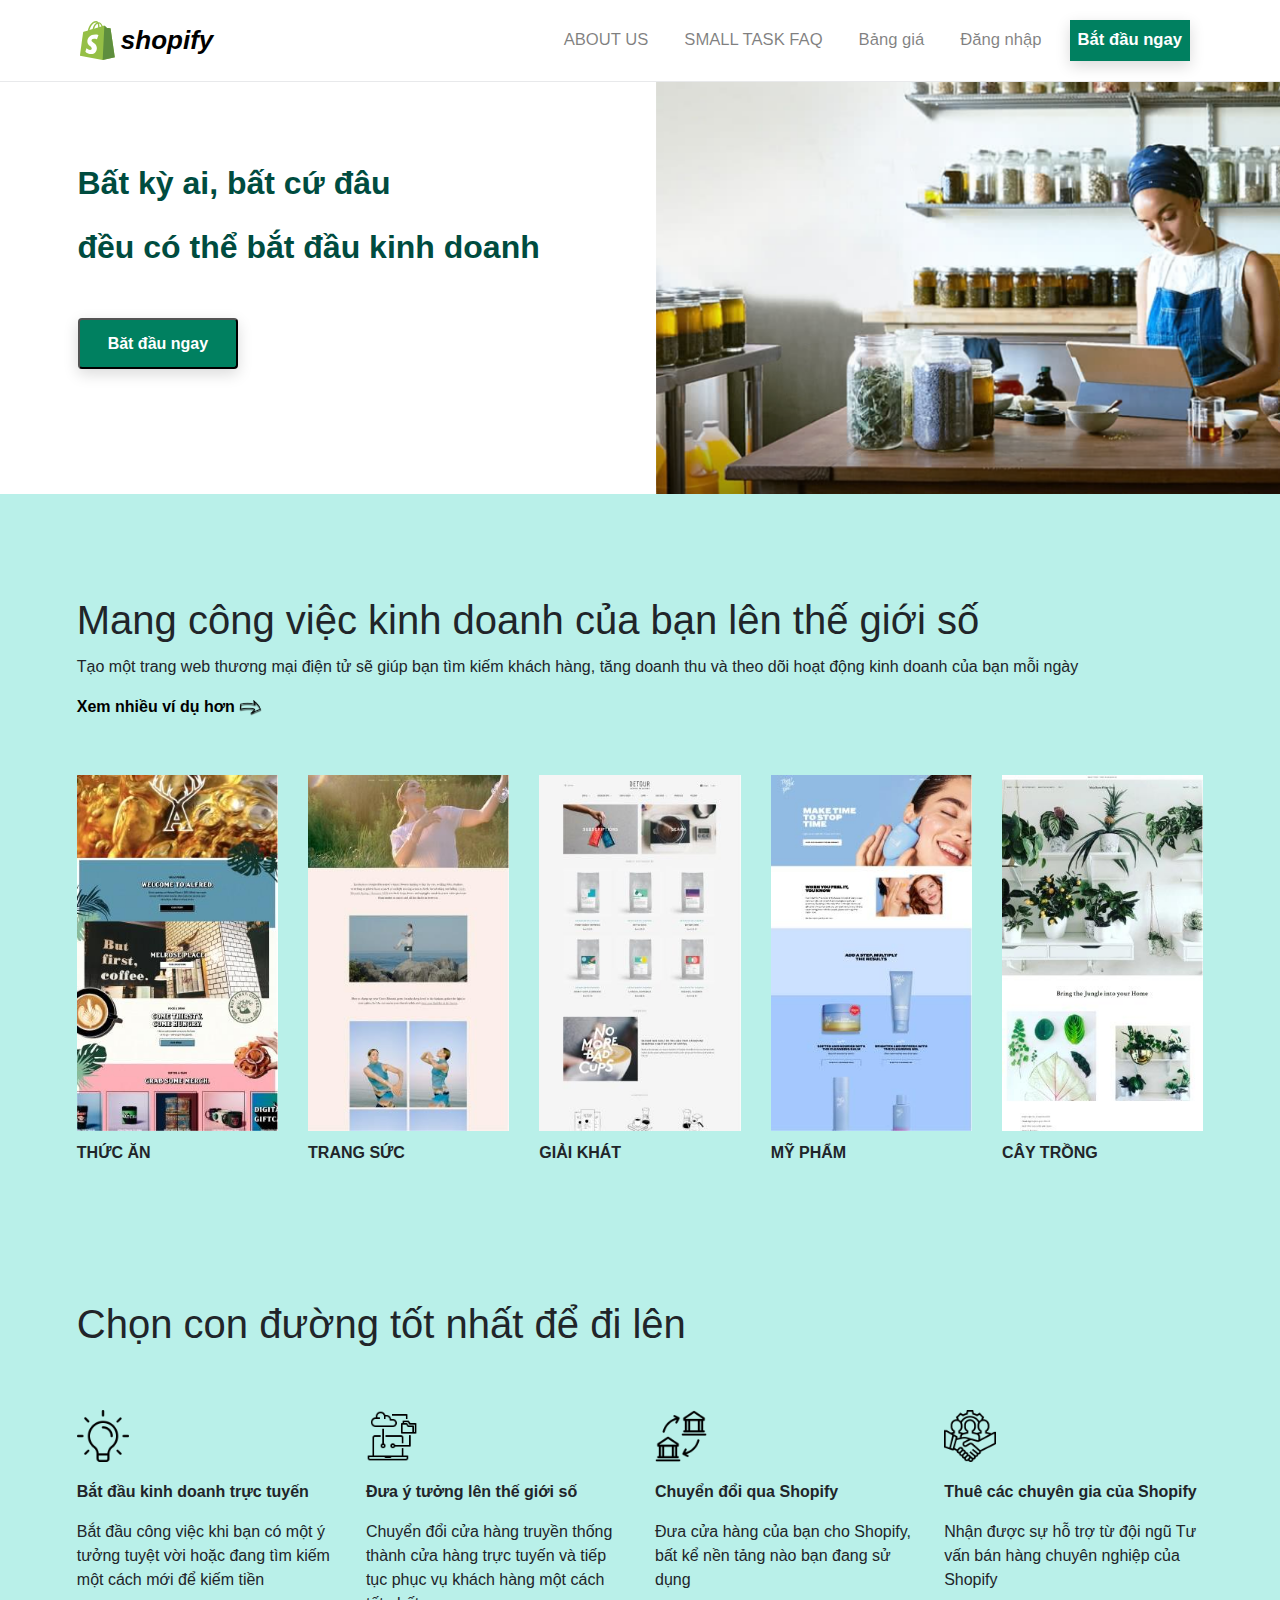
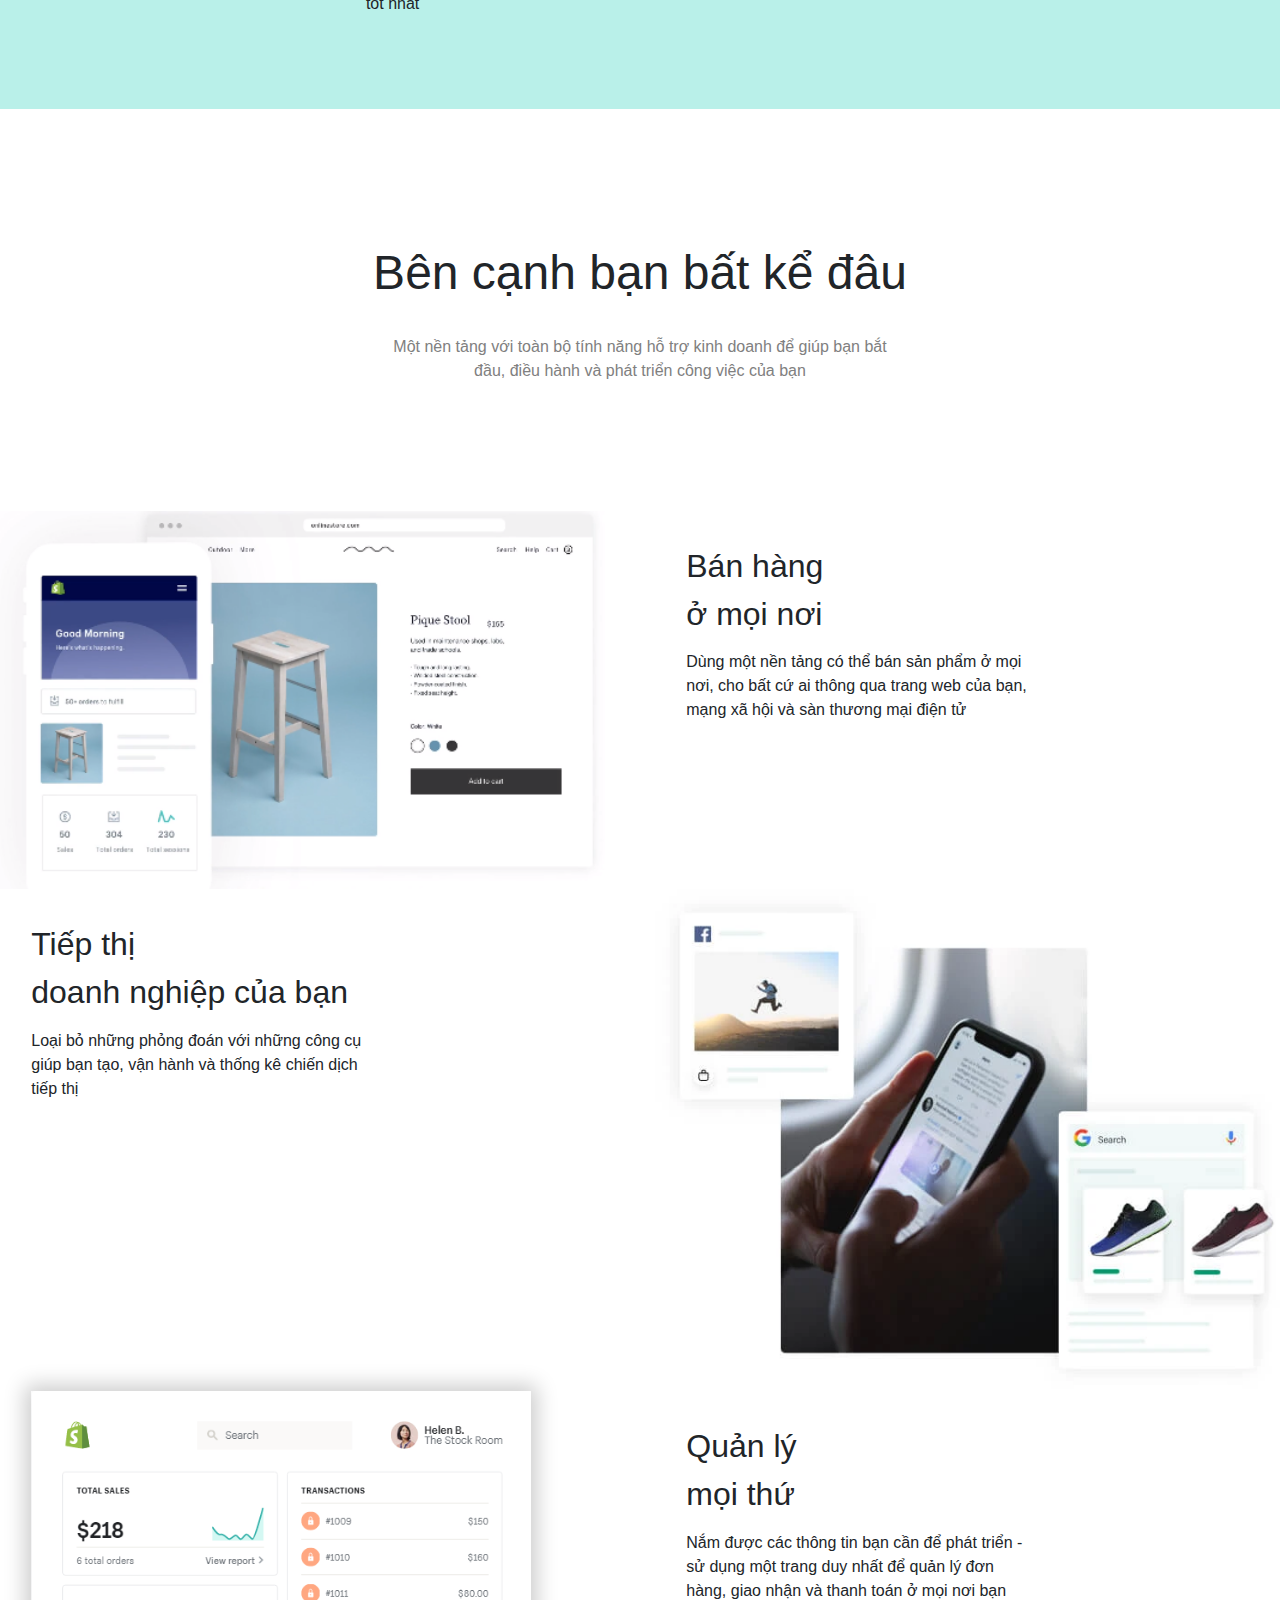
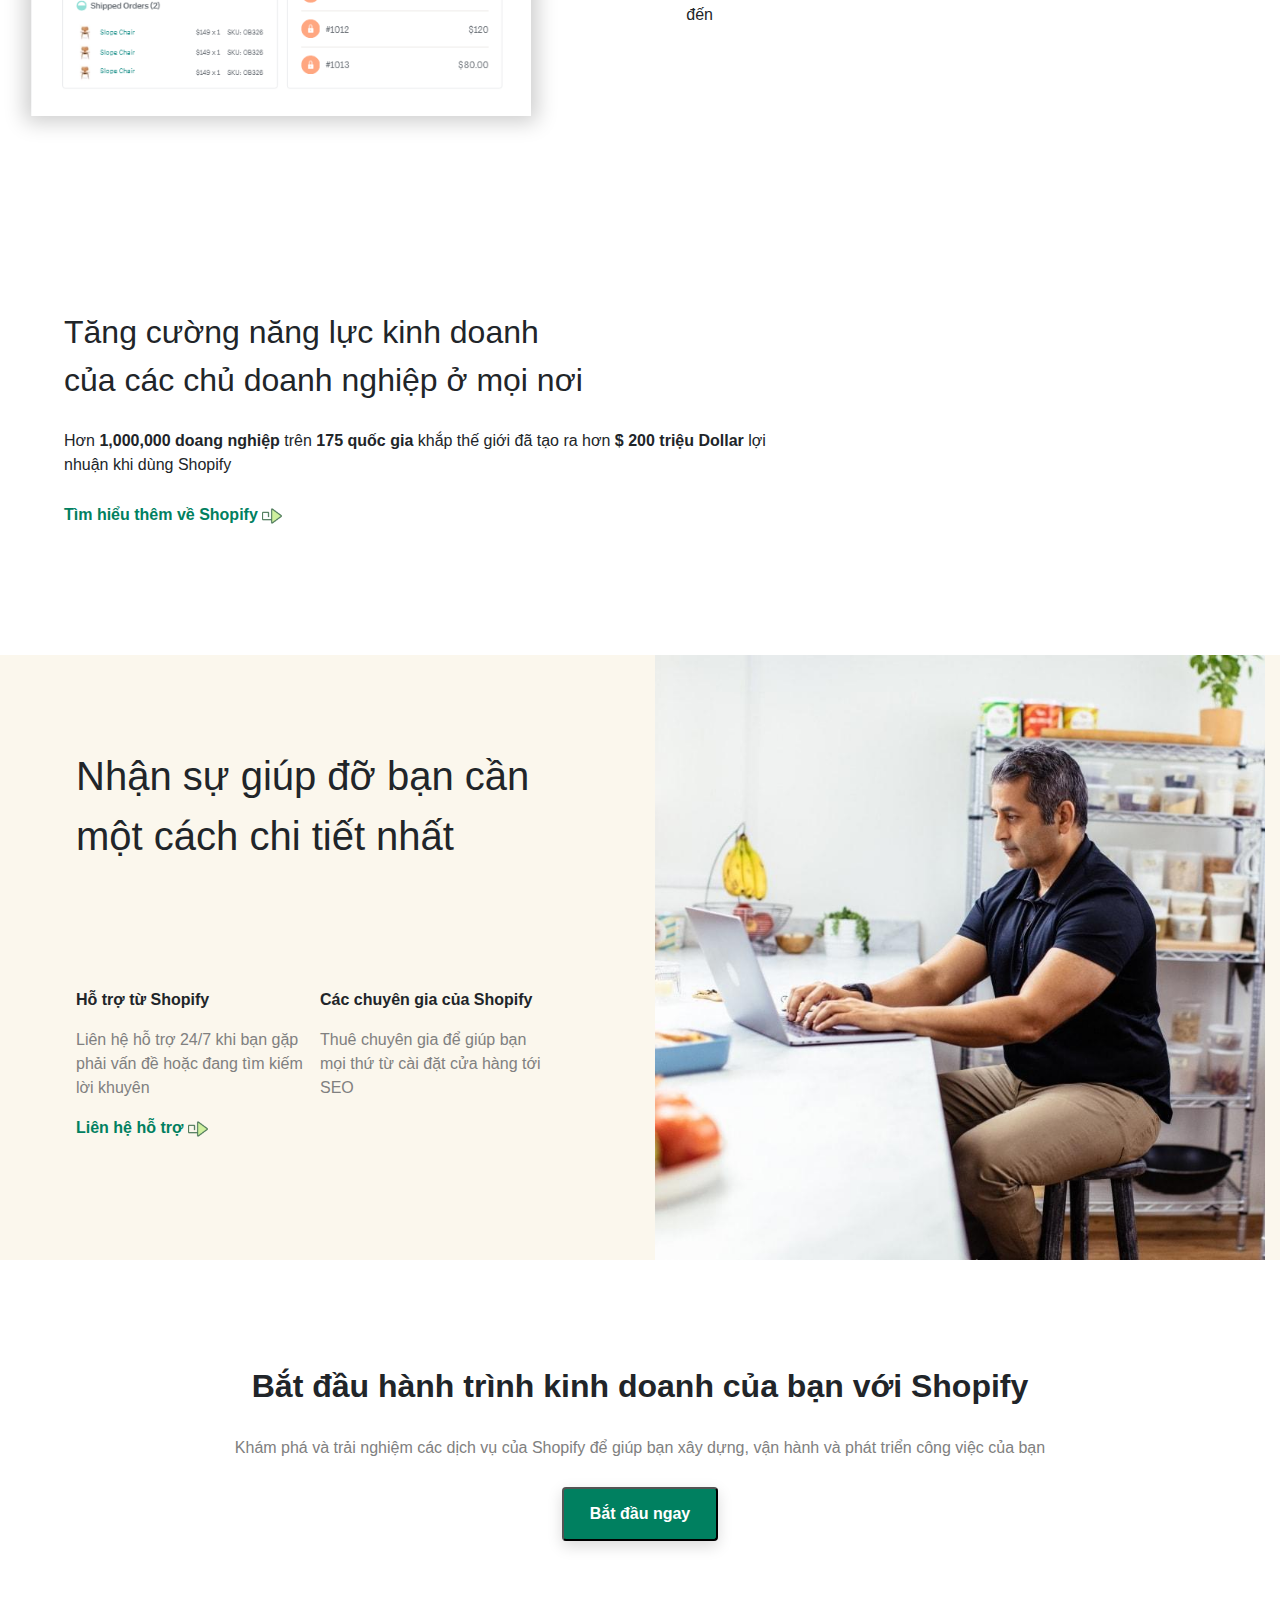
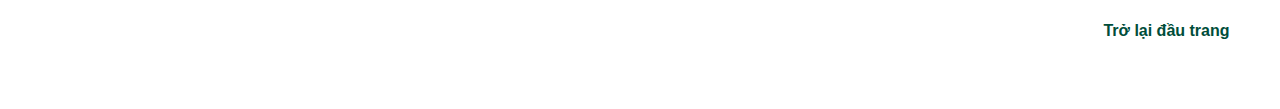
==== index.html @ 8c9eed2d "update menu dropdown" ====
<!DOCTYPE html>
<html lang="en">
	<head>
		<meta charset="UTF-8" />
		<meta name="viewport" content="width=device-width,initial-scale=1.0" />
		<title>BK Web Page</title>
		<link rel="stylesheet" href="css/style.css" />
		<link rel="stylesheet" href="css/bootstrap-4.5.3-dist/css/bootstrap.css" />
		<script src="https://ajax.googleapis.com/ajax/libs/jquery/3.5.1/jquery.min.js"></script>
		<script src="https://cdnjs.cloudflare.com/ajax/libs/popper.js/1.16.0/umd/popper.min.js"></script>
		<script src="https://maxcdn.bootstrapcdn.com/bootstrap/4.5.2/js/bootstrap.min.js"></script>
		<script src="index.js" type="text/javascript"></script>
	</head>
	<body>
        <div id="container">
            <div id="background" onclick="closeNav()"></div>
            <div id="header">
                <div id="mySidebar" class="sidebar">
                    <a href="javascript:void(0)" class="closebtn" onclick="closeNav()">×</a>
                    <a href="#">About</a>
                    <a href="#">Services</a>
                    <a href="#">Clients</a>
                    <a href="#">Contact</a>
                </div>

                <nav class="header-navbar navbar navbar-expand-md navbar-light">
                    <div class="navbar-brand" href="#">
                        <img src="img/shopify-seeklogo.com.svg" id="logo" alt="Logo" />
                        <a id="company-name" class="nav-link" href="#">shopify</a>
                    </div>

                    <button class="navbar-toggler" type="button" onclick="openNav()">
                        <span class="navbar-toggler-icon"></span>
                    </button>

                    <div class="collapse navbar-collapse" id="header-menu">
                        <ul class="navbar-nav">
                            <li class="nav-item">
                                <a class="nav-link" href="#">ABOUT US</a>
                            </li>
                            <li class="nav-item">
                                <a class="nav-link" href="#">SMALL TASK FAQ</a>
                            </li>
                            <li class="nav-item">
                                <a class="nav-link" href="./Pricing.html">Bảng giá</a>
                            </li>
                            <li class="nav-item">
                                <a class="nav-link" href="#">Đăng nhập</a>
                            </li>
                            <li class="nav-item">
                                <a class="nav-link last-item" href="#">Bắt đầu ngay</a>
                            </li>
                        </ul>
                    </div>
                </nav>
            </div>
       
            <div id="section1">
                <div class="row">
                    <div class="col-sm">
                        <div class="row" id="up">
                            <p>Bất kỳ ai, bất cứ đâu</p>
                            <p>đều có thể bắt đầu kinh doanh</p>
                        </div>
                        <div class="row" id="down">
                            <button>Băt đầu ngay</button>
                        </div>
                    </div>
                    <div class="col-sm">
                        <img src="img/index_pic1.PNG" alt="Bat dau cong viec kinh doanh cua ban" width="100%" />
                    </div>
                </div>
            </div>
            <div id="section2">
                <div id="header_section2">
                    <h2>Mang công việc kinh doanh của bạn lên thế giới số</h2>
                    <p>Tạo một trang web thương mại điện tử sẽ giúp bạn tìm kiếm khách hàng, tăng doanh thu và theo dõi hoạt động kinh doanh của bạn mỗi ngày</p>
                    <a href="./examples">Xem nhiều ví dụ hơn </a>
                    <img src="img/arrowright.png" alt="hi" width="2%" />
                </div>
                <div id="items_section2">
                    <div class="row">
                        <div class="col-sm">
                            <img src="img/index_food.jpg" width="100%" />
                            <p>THỨC ĂN</p>
                        </div>
                        <div class="col-sm">
                            <img src="img/index_jewery.jpg" width="100%" />
                            <p>TRANG SỨC</p>
                        </div>
                        <div class="col-sm">
                            <img src="img/index_drink.jpg" width="100%" />
                            <p>GIẢI KHÁT</p>
                        </div>
                        <div class="col-sm">
                            <img src="img/index_cosmetics.jpg" width="100%" />
                            <p>MỸ PHẨM</p>
                        </div>
                        <div class="col-sm">
                            <img src="img/index_garden.jpg" width="100%" />
                            <p>CÂY TRỒNG</p>
                        </div>
                    </div>
                </div>
                <div id="header2_section2">Chọn con đường tốt nhất để đi lên</div>
                <div id="items2_section2">
                    <div class="row">
                        <div class="col-sm">
                            <img src="img/lamp.png" width="20%" />
                            <p class="header-card">Bắt đầu kinh doanh trực tuyến</p>
                            <p>Bắt đầu công việc khi bạn có một ý tưởng tuyệt vời hoặc đang tìm kiếm một cách mới để kiếm tiền</p>
                        </div>
                        <div class="col-sm">
                            <img src="img/file-transfer.png" width="20%" />
                            <p class="header-card">Đưa ý tưởng lên thế giới số</p>
                            <p>Chuyển đổi cửa hàng truyền thống thành cửa hàng trực tuyến và tiếp tục phục vụ khách hàng một cách tốt nhất</p>
                        </div>
                        <div class="col-sm">
                            <img src="img/bank-transfer.png" width="20%" />
                            <p class="header-card">Chuyển đổi qua Shopify</p>
                            <p>Đưa cửa hàng của bạn cho Shopify, bất kể nền tảng nào bạn đang sử dụng</p>
                        </div>
                        <div class="col-sm">
                            <img src="img/team.png" width="20%" />
                            <p class="header-card">Thuê các chuyên gia của Shopify</p>
                            <p>Nhận được sự hỗ trợ từ đội ngũ Tư vấn bán hàng chuyên nghiệp của Shopify</p>
                        </div>
                    </div>
                </div>
            </div>
            <div id="section3">
                <div class="row" id="header-section3">
                    <p>Bên cạnh bạn bất kể đâu</p>
                </div>
                <div class="row" id="detail-header-section3">
                    <p>Một nền tảng với toàn bộ tính năng hỗ trợ kinh doanh để giúp bạn bắt đầu, điều hành và phát triển công việc của bạn</p>
                </div>
                <div class="row">
                    <div class="col-sm">
                        <img src="img/index_pic2.PNG" width="100%" alt="pic2" />
                    </div>
                    <div class="col-sm">
                        <p class="header">Bán hàng <br />ở mọi nơi</p>
                        <p class="content">Dùng một nền tảng có thể bán sản phẩm ở mọi nơi, cho bất cứ ai thông qua trang web của bạn, mạng xã hội và sàn thương mại điện tử</p>
                    </div>
                </div>
                <div class="row">
                    <div class="col-sm">
                        <p class="header">
                            Tiếp thị <br />
                            doanh nghiệp của bạn
                        </p>
                        <p class="content">Loại bỏ những phỏng đoán với những công cụ giúp bạn tạo, vận hành và thống kê chiến dịch tiếp thị</p>
                    </div>
                    <div class="col">
                        <img src="img/index_pic3.png" alt="pic3" width="100%" />
                    </div>
                </div>
                <div class="row">
                    <div class="col-sm">
                        <img src="img/index_pic4.PNG" alt="pic4" width="80%" id="img4" />
                    </div>
                    <div class="col-sm">
                        <div class="header">
                            Quản lý <br />
                            mọi thứ
                        </div>
                        <div class="content">Nắm được các thông tin bạn cần để phát triển - sử dụng một trang duy nhất để quản lý đơn hàng, giao nhận và thanh toán ở mọi nơi bạn đến</div>
                    </div>
                </div>
                <div class="row">
                    <div class="col-sm">
                        <div class="header" id="empower">
                            Tăng cường năng lực kinh doanh <br />
                            của các chủ doanh nghiệp ở mọi nơi
                        </div>
                        <div class="content">
                            Hơn <strong>1,000,000 doang nghiệp</strong> trên <strong>175 quốc gia</strong> khắp thế giới đã tạo ra hơn <strong>$ 200 triệu Dollar</strong> lợi nhuận khi dùng Shopify
                        </div>
                        <div class="link">
                            <a href="./about.html">Tìm hiểu thêm về Shopify</a>
                            <img src="img/right-arrow.png" alt="arrow" width="20px" />
                        </div>
                    </div>
                </div>
            </div>
            <div id="section4">
                <div class="row">
                    <div class="col-sm">
                        <div class="row" id="header-section4">
                            Nhận sự giúp đỡ bạn cần <br\> một cách chi tiết nhất
                        </div>
                        <div class="row">
                            <div class="col-sm">
                                <p class="header">Hỗ trợ từ Shopify</p>
                                <p class="content">Liên hệ hỗ trợ 24/7 khi bạn gặp phải vấn đề hoặc đang tìm kiếm lời khuyên</p>
                                <div class="link">
                                    <a href="./contact.html">Liên hệ hỗ trợ</a>
                                    <img src="img/right-arrow.png" alt="arrow" width="20px" />
                                </div>
                            </div>
                            <div class="col-sm">
                                <p class="header">Các chuyên gia của Shopify</p>
                                <p class="content">Thuê chuyên gia để giúp bạn mọi thứ từ cài đặt cửa hàng tới SEO</p>
                            </div>
                        </div>
                        
                    </div>
                    <div class="col-sm">
                        <img src="img/index_pic5.jpg" alt="pic5" width="100%" />
                    </div>
                </div>
            </div>
            <div id="section5">
                <div class="row">
                    <p class="header">Bắt đầu hành trình kinh doanh của bạn với Shopify</p>
                </div>
                <div class="row">
                    <p class="content">Khám phá và trải nghiệm các dịch vụ của Shopify để giúp bạn xây dựng, vận hành và phát triển công việc của bạn</p>
                </div>
                <div class="row">
                    <button>Bắt đầu ngay</button>
                </div>
                <div class="row" id="backtotop">
                    <a onclick="topFunction()">Trở lại đầu trang</a>
                </div>
            </div>
            <div id="footer"></div>
        </div>
	</body>
</html>
---- css/style.css ----
#container {
	max-width: 1600px;
	margin: auto;
}

#header {
	max-width: 1600px;
	background-color: white;
	border-bottom: 1px solid #e8e9eb;
	position: fixed;
	margin-top: 0;
	margin-left: auto;
	width: 100%;
	z-index: 1000;
	max-height: 40%;
	padding: 0% 5%;
}
.navbar {
	width: 100%;
}
#logo {
	max-height: 40px;
	margin: auto 0;
}
#section1 {
	position: relative;
	padding: 5.1% 0;
	padding-bottom: 0%;
}
#company-name {
	padding-left: 4%;
	font-size: 1.3em;
	color: black;
	font-weight: bold;
	font-style: italic;
}

.sidebar {
	height: 100%;
	width: 0;
	position: fixed;
	z-index: 1;
	top: 0;
	right: 0;
	background-color: white;
	overflow-x: hidden;
	transition: 0.5s;
	padding-top: 60px;
}

#background {
	opacity: 0.2;
	background-color: black;
	width: 0%;
	height: 100%;
	position: fixed;
	z-index: 1;
	top: 0;
	right: 0;
	overflow-x: hidden;
}
#header .header-navbar #header-menu ul li {
	margin: 0 10px;
}
#header .header-navbar #header-menu ul li .last-item {
	color: #fff;
	background-color: #008060;
	font-weight: 700;
	transition: 150ms ease;
	transition-property: background-color, box-shadow, color;
	box-shadow: 0 5px 15px 0 rgba(0, 0, 0, 0.15);
}
#header .header-navbar #header-menu ul li .last-item:hover {
	background-color: #004d3a;
	box-shadow: 0 15px 15px 0 rgba(0, 0, 0, 0.15);
}
#header .header-navbar #header-menu ul li a {
	font-size: 1.3vw;
}
#header .header-navbar {
	display: flex !important;
	justify-content: space-between;
}
#header .header-navbar .navbar-brand {
	display: flex;
	flex-grow: 0 !important;
}
#header .header-navbar .navbar-collapse {
	flex-grow: 0 !important;
}
#section1 .row {
	margin: auto;
}
#section1 .row .col-sm #up {
	font-size: 2em;
	color: #004c3f;
	font-weight: 900;
	padding: 10%;
	padding-top: 15%;
	padding-bottom: 5%;
}

#section1 .row .col-sm {
	padding-right: 0%;
}
#section1 .row .col-sm #down {
	padding-left: 10%;
}
#section1 .row .col-sm .row button {
	background-color: #008060;
	padding: 2% 5%;
	color: white;
	font-weight: bold;
	box-shadow: 0 5px 15px 0 rgba(0, 0, 0, 0.15);
	transition: 150ms ease;
	transition-property: background-color, box-shadow, color;
	border-radius: 4px;
}
#section1 .row .col-sm .row button:hover {
	background-color: #004d3a;
	box-shadow: 0 10px 10px 0 rgba(0, 0, 0, 0.15);
}
#section2 {
	background-color: #b9f0e9;
	padding: 6%;
	padding-top: 8%;
}
#section2 #header_section2 h2 {
	font-size: 2.5em;
	margin-bottom: 1%;
}
#section2 #header_section2 a {
	color: black;
	transition: 150ms ease;
	font-weight: bold;
}
#section2 #header_section2 a:hover {
	margin-right: 5px;
	text-decoration: none;
}
#section2 #items_section2 {
	margin-top: 5%;
}
#section2 #items_section2 .row .col-sm p {
	font-weight: 600;
	margin-top: 5%;
}
#section2 #header2_section2 {
	margin-top: 10%;
	margin-bottom: 5%;
	font-size: 2.5em;
}
#section2 #items2_section2 .row .col-sm .header-card {
	font-weight: bold;
	margin-top: 7%;
}
#section3 {
	background-color: white;
}
#section3 .row p {
	margin: auto;
}
#header-section3 {
	margin-top: 10%;
	margin-bottom: 2%;
	font-size: 3em;
}
#detail-header-section3 {
	max-width: 40%;
	margin: auto;
	text-align: center;
	color: gray;
	margin-bottom: 10%;
}

#section3 .row .col-sm .header {
	font-size: 2em;
	margin-top: 5%;
	margin-bottom: 2%;
	padding-left: 5%;
}
#section3 .row .col-sm .content {
	padding-right: 40%;
	padding-left: 5%;
}
#img4 {
	margin-left: 5%;
	box-shadow: 0px 0px 20px 6px rgba(0, 0, 0, 0.2);
}
#section3 .row .col-sm .link {
	margin-top: 2%;
	padding-left: 5%;
}
#section3 .row .col-sm .link a {
	color: #008060;
	font-weight: bold;
	transition: 300ms ease;
}
#section3 .row .col-sm .link a:hover {
	text-decoration: none;
	margin-right: 5px;
}
#section3 .row .col-sm #empower {
	margin-top: 15%;
}
#section4 {
	margin-top: 10%;
	background-color: #fbf7ed;
}
#section4 .row {
	margin: auto;
}
#section4 .row .col-sm #header-section4 {
	font-size: 2.5em;
	font-weight: 500;
	padding: 10%;
	padding-top: 15%;
}
#section4 .row .col-sm .row {
	padding: 10%;
	padding-bottom: 0%;
}
#section4 .row .col-sm .row .col-sm {
	padding-left: 0%;
}
#section4 .row .col-sm .row .col-sm .header {
	font-weight: bold;
}
#section4 .row .col-sm .row .col-sm .content {
	color: gray;
}
#section4 .row .col-sm .row .col-sm .link a {
	text-decoration: none;
	color: #008060;
	font-weight: bold;
	transition: 300ms ease;
}
#section4 .row .col-sm .row .col-sm .link a:hover {
	margin-right: 10px;
}
#section5 {
	margin-top: 7%;
}
#section5 .row p,
#section5 .row button {
	margin: 1% auto;
}
#section5 .row button {
	background-color: #008060;
	padding: 1% 2%;
	color: white;
	font-weight: bold;
	box-shadow: 0 5px 15px 0 rgba(0, 0, 0, 0.15);
	transition: 300ms ease;
	transition-property: background-color, box-shadow, color;
	border-radius: 4px;
}
#section5 .row button:hover {
	background-color: #004d3a;
	box-shadow: 0 10px 10px 0 rgba(0, 0, 0, 0.25);
}
#section5 .row .header {
	max-width: 70%;
	text-align: center;
	font-size: 2em;
	font-weight: 600;
}
#section5 .row .content {
	color: gray;
	text-align: center;
	max-width: 90%;
}
#section5 .row a {
	color: #004d3a;
	font-weight: 700;
	margin-top: 5%;
	margin-bottom: 5%;
	margin-left: auto;
	margin-right: 5%;
}
#section5 .row a:hover {
	text-shadow: 1px 1px gray;
	transition: 300ms ease;
}
* {
	box-sizing: border-box;
}
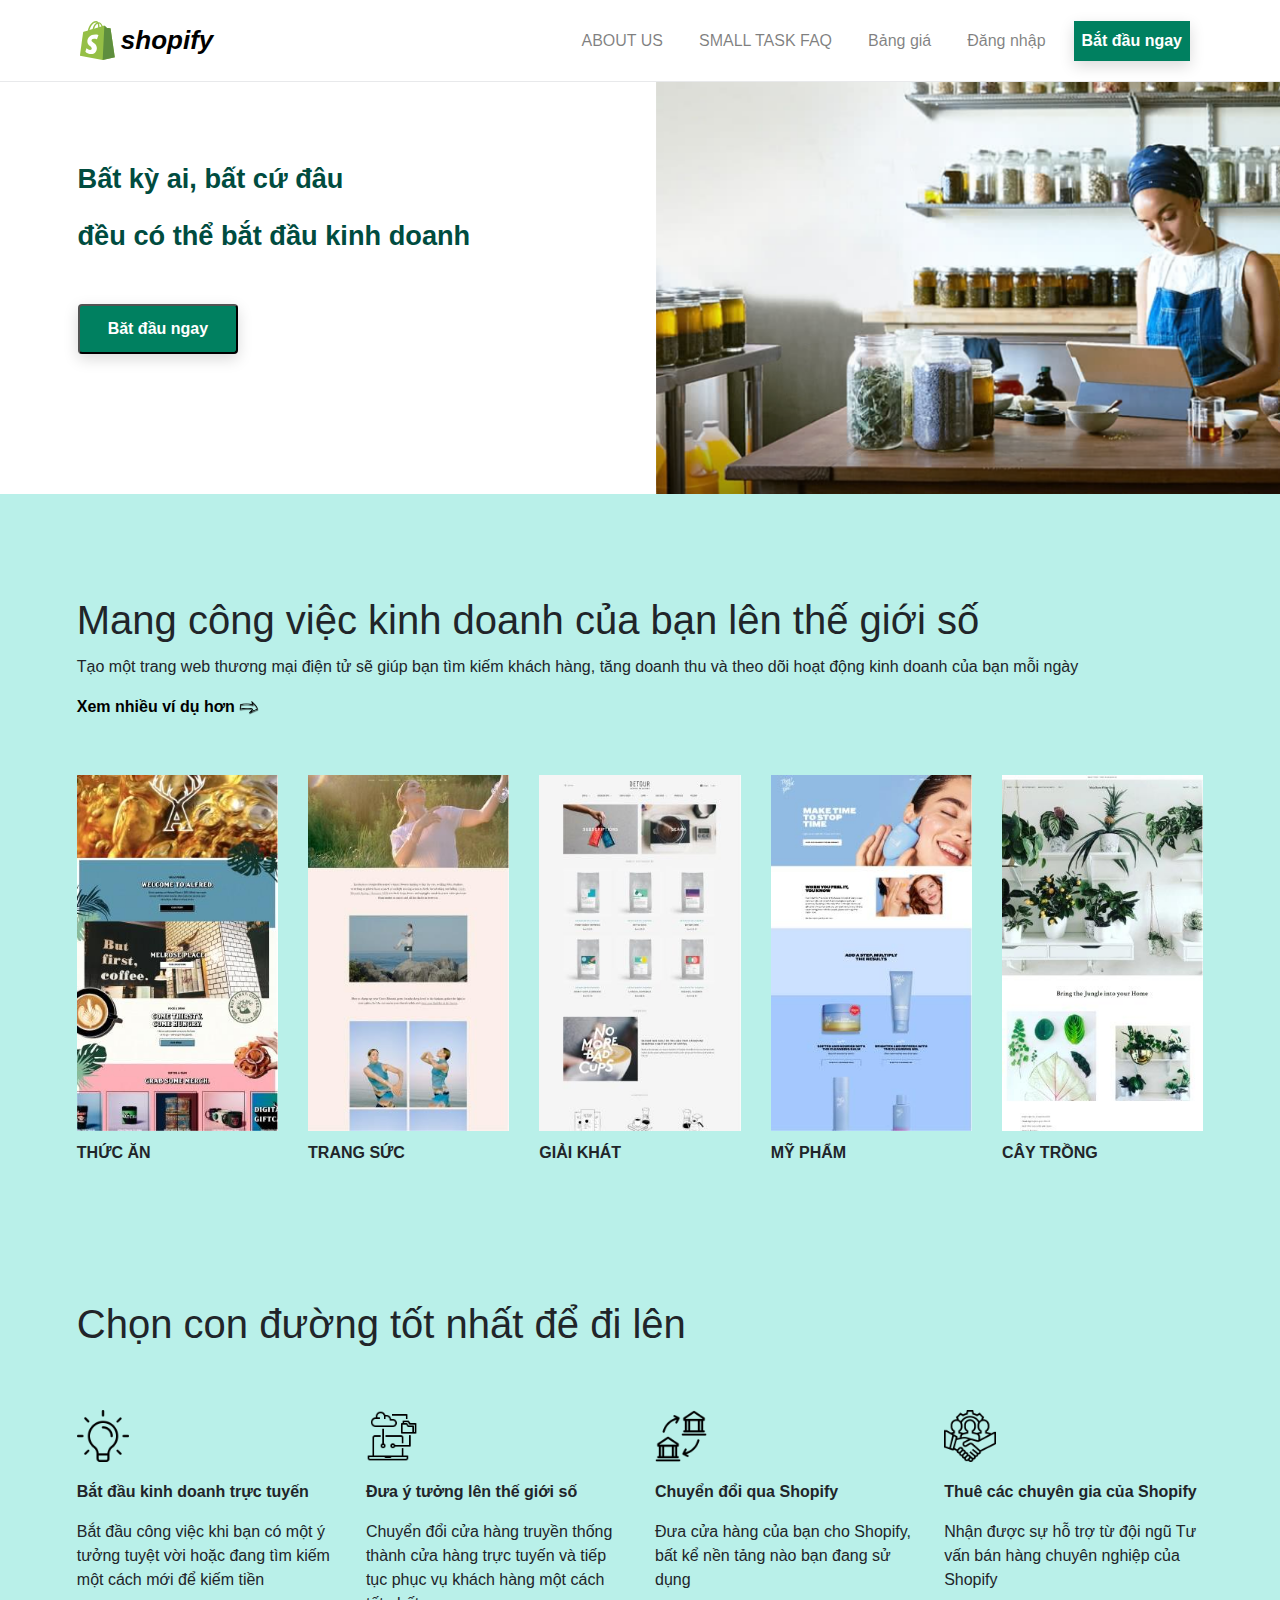
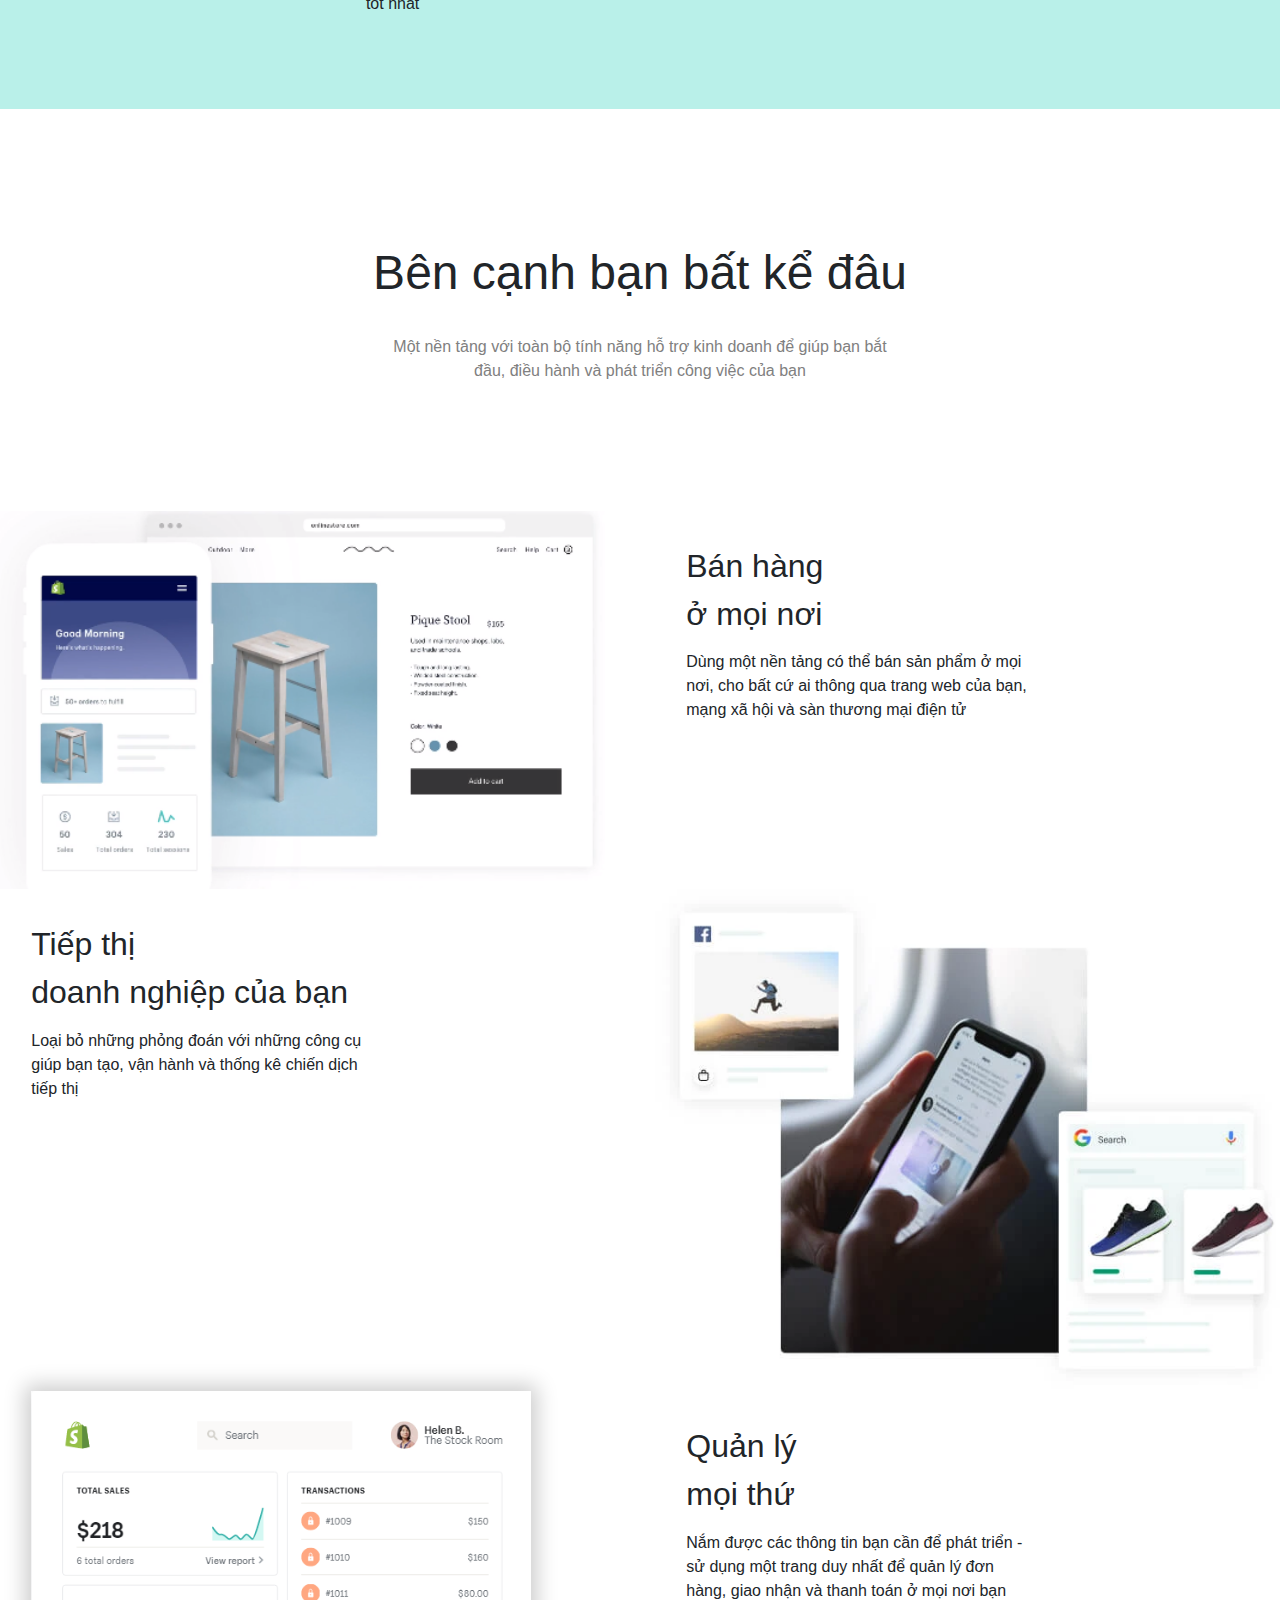
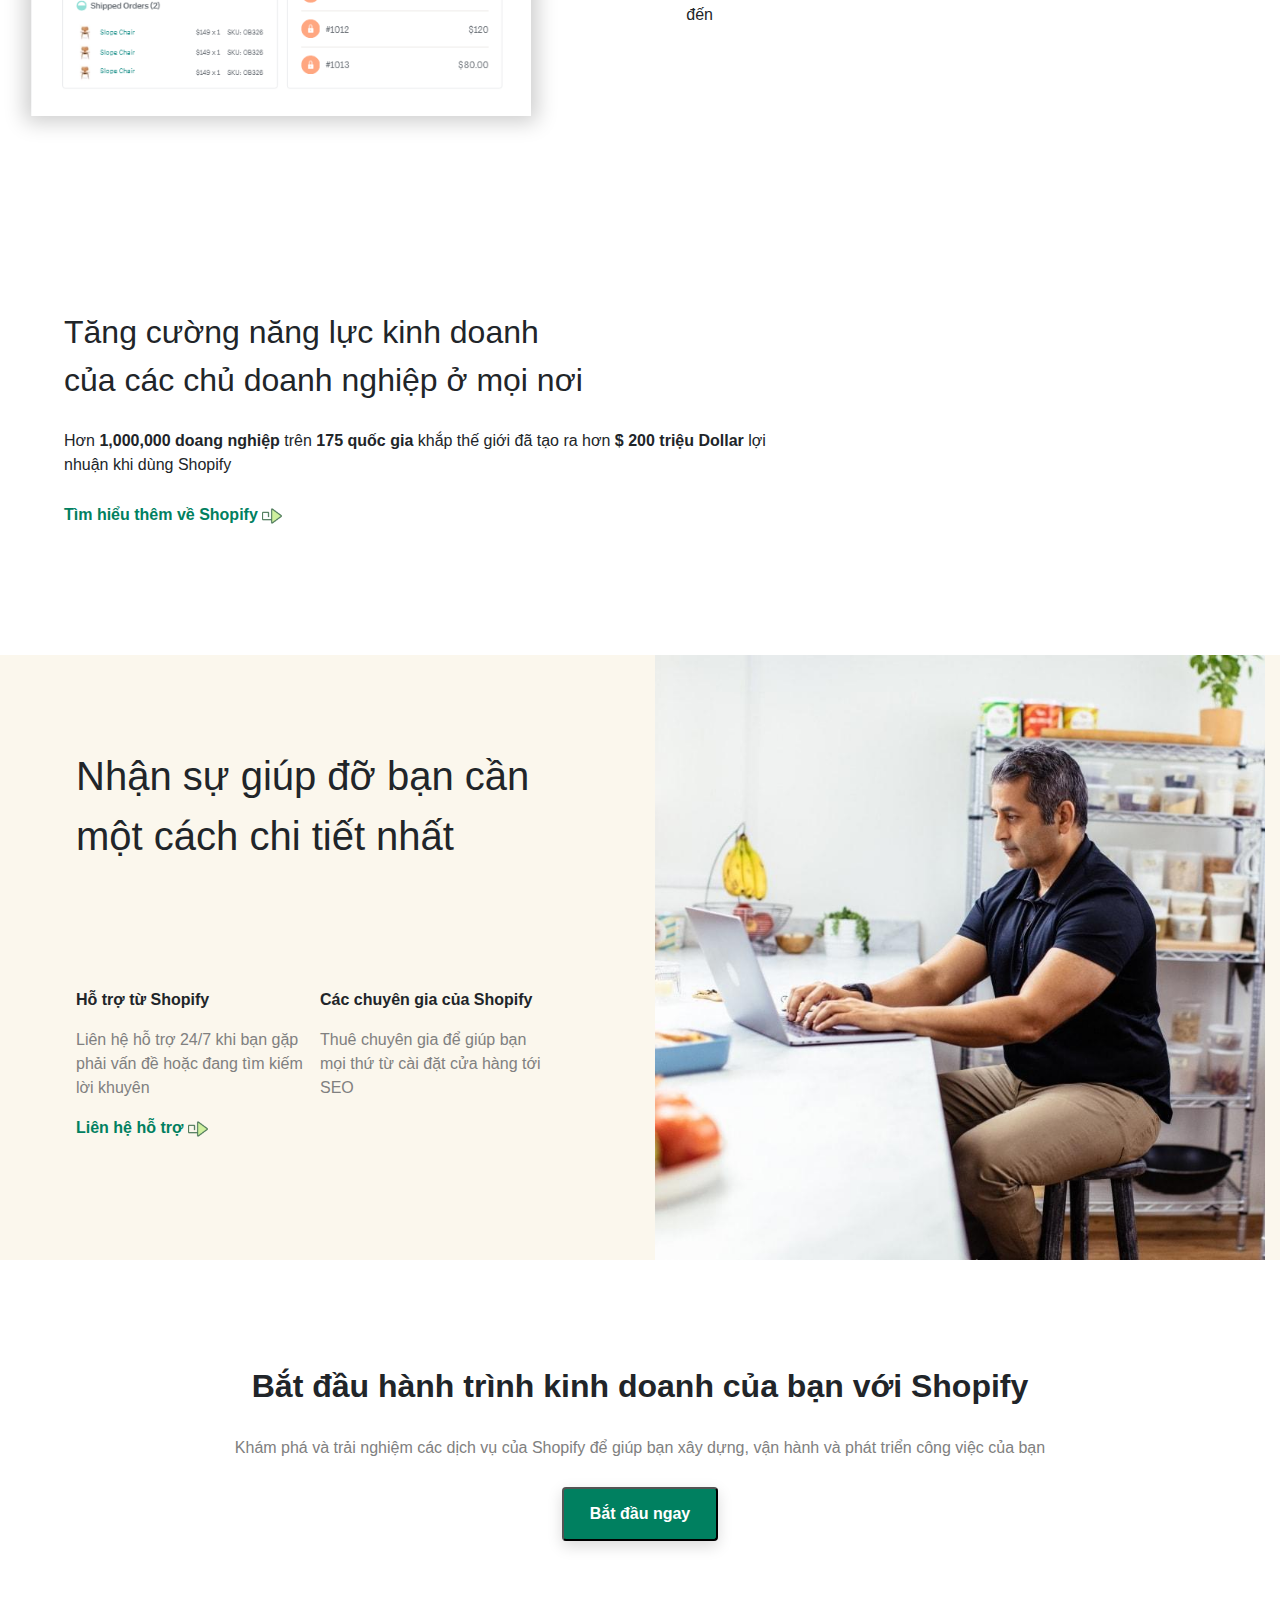
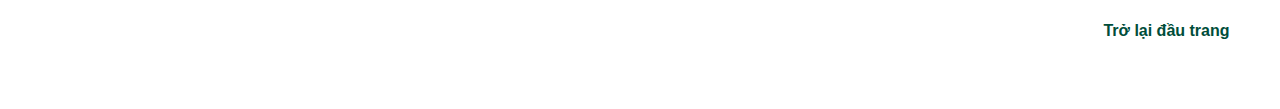
==== commit 56c4d24b: "finish index.html" ====
--- a/index.html
+++ b/index.html
@@ -16,11 +16,33 @@
             <div id="background" onclick="closeNav()"></div>
             <div id="header">
                 <div id="mySidebar" class="sidebar">
-                    <a href="javascript:void(0)" class="closebtn" onclick="closeNav()">×</a>
-                    <a href="#">About</a>
-                    <a href="#">Services</a>
-                    <a href="#">Clients</a>
-                    <a href="#">Contact</a>
+                    <div id="sidebarContent">
+                        <div class="row">
+                            <div class="col-sm-10">
+                                <img src="img/shopify-seeklogo.com.svg" id="logo" alt="Logo" />
+                                <a id="company-name"  href="#">shopify</a>
+                            </div>
+                            <div class="col-sm-1">
+                                <a href="javascript:void(0)" class="closebtn" onclick="closeNav()">X</a>
+                            </div>
+                        </div>
+                        <div class="row">
+                            <div class="col-sm-12">
+                                <a href="#">Bảng giá</a>
+                            </div>
+                            <div class="col-sm-12">
+                                <a href="#">Đăng nhập</a>
+                            </div>
+                            <div class="col-sm-12">
+                                <button > Bắt đầu ngay</button>
+                            </div>
+                        </div> 
+                        <div class="row">
+                            <div class="col-sm-12">
+                                <a href="#">Về chúng tôi</a>
+                            </div>
+                        </div> 
+                    </div>
                 </div>
 
                 <nav class="header-navbar navbar navbar-expand-md navbar-light">
@@ -76,27 +98,27 @@
                     <h2>Mang công việc kinh doanh của bạn lên thế giới số</h2>
                     <p>Tạo một trang web thương mại điện tử sẽ giúp bạn tìm kiếm khách hàng, tăng doanh thu và theo dõi hoạt động kinh doanh của bạn mỗi ngày</p>
                     <a href="./examples">Xem nhiều ví dụ hơn </a>
-                    <img src="img/arrowright.png" alt="hi" width="2%" />
+                    <img src="img/arrowright.png" alt="hi" width="20px" />
                 </div>
                 <div id="items_section2">
                     <div class="row">
-                        <div class="col-sm">
+                        <div class="col-sm" id="food">
                             <img src="img/index_food.jpg" width="100%" />
                             <p>THỨC ĂN</p>
                         </div>
-                        <div class="col-sm">
+                        <div class="col-sm" id=#jewelry>
                             <img src="img/index_jewery.jpg" width="100%" />
                             <p>TRANG SỨC</p>
                         </div>
-                        <div class="col-sm">
+                        <div class="col-sm" id="drink">
                             <img src="img/index_drink.jpg" width="100%" />
                             <p>GIẢI KHÁT</p>
                         </div>
-                        <div class="col-sm">
+                        <div class="col-sm" id="cosmetic">
                             <img src="img/index_cosmetics.jpg" width="100%" />
                             <p>MỸ PHẨM</p>
                         </div>
-                        <div class="col-sm">
+                        <div class="col-sm" id="garden">
                             <img src="img/index_garden.jpg" width="100%" />
                             <p>CÂY TRỒNG</p>
                         </div>
@@ -135,7 +157,7 @@
                 <div class="row" id="detail-header-section3">
                     <p>Một nền tảng với toàn bộ tính năng hỗ trợ kinh doanh để giúp bạn bắt đầu, điều hành và phát triển công việc của bạn</p>
                 </div>
-                <div class="row">
+                <div class="row" id="row1">
                     <div class="col-sm">
                         <img src="img/index_pic2.PNG" width="100%" alt="pic2" />
                     </div>
@@ -156,7 +178,7 @@
                         <img src="img/index_pic3.png" alt="pic3" width="100%" />
                     </div>
                 </div>
-                <div class="row">
+                <div class="row" id="row3">
                     <div class="col-sm">
                         <img src="img/index_pic4.PNG" alt="pic4" width="80%" id="img4" />
                     </div>
--- a/css/style.css
+++ b/css/style.css
@@ -34,7 +34,10 @@
 	font-weight: bold;
 	font-style: italic;
 }
-
+#sidebarContent {
+	padding: 15%;
+	padding-top: 5%;
+}
 .sidebar {
 	height: 100%;
 	width: 0;
@@ -45,9 +48,57 @@
 	background-color: white;
 	overflow-x: hidden;
 	transition: 0.5s;
-	padding-top: 60px;
+}
+#container #header #mySidebar #sidebarContent .row {
+	display: flex !important;
+	justify-content: space-between;
+	padding-bottom: 5%;
+	border-bottom: 1px solid Gainsboro;
+}
+#container #header #mySidebar #sidebarContent .row .col-sm-10 {
+	padding: 0%;
+}
+#container #header #mySidebar #sidebarContent .row .col-sm-10 #company-name {
+	color: black;
+	font-weight: bold;
+	font-style: italic;
 }
 
+#container #header #mySidebar #sidebarContent .row .col-sm-10 #company-name:hover {
+	text-decoration: none;
+}
+#container #header #mySidebar #sidebarContent .row .col-sm-1 a {
+	color: black;
+	font-size: 1.5em;
+}
+#container #header #mySidebar #sidebarContent .row .col-sm-1 a:hover {
+	text-decoration: none;
+}
+#container #header #mySidebar #sidebarContent .row .col-sm-12 {
+	padding: 0%;
+	margin-top: 5%;
+	margin-bottom: 5%;
+}
+#container #header #mySidebar #sidebarContent .row .col-sm-12 a {
+	color: black;
+	font-weight: 500;
+}
+#container #header #mySidebar #sidebarContent .row .col-sm-12 a:hover {
+	text-decoration: none;
+}
+#container #header #mySidebar #sidebarContent .row .col-sm-12 button {
+	width: 100%;
+	color: white;
+	font-weight: bold;
+	padding-top: 3%;
+	padding-bottom: 3%;
+	background-color: #008060;
+	box-shadow: 0 5px 15px 0 rgba(0, 0, 0, 0.1);
+}
+#container #header #mySidebar #sidebarContent .row .col-sm-12 button:hover {
+	background-color: #004d3a;
+	box-shadow: 0 15px 15px 0 rgba(0, 0, 0, 0.15);
+}
 #background {
 	opacity: 0.2;
 	background-color: black;
@@ -75,7 +126,7 @@
 	box-shadow: 0 15px 15px 0 rgba(0, 0, 0, 0.15);
 }
 #header .header-navbar #header-menu ul li a {
-	font-size: 1.3vw;
+	font-size: 1em;
 }
 #header .header-navbar {
 	display: flex !important;
@@ -92,7 +143,7 @@
 	margin: auto;
 }
 #section1 .row .col-sm #up {
-	font-size: 2em;
+	font-size: 1.7em;
 	color: #004c3f;
 	font-weight: 900;
 	padding: 10%;
@@ -285,3 +336,92 @@
 * {
 	box-sizing: border-box;
 }
+@media only screen and (max-width: 1080px) {
+	#section1 .row .col-sm {
+		flex: 0 0 100%;
+		padding-left: 0%;
+	}
+	#section1 .row .col-sm #up {
+		flex-direction: column;
+		padding-bottom: 2%;
+		padding-left: 5%;
+	}
+	#section1 .row .col-sm #down {
+		margin-bottom: 10%;
+		padding-left: 5%;
+	}
+	#items2_section2 .row .col-sm {
+		flex: 0 0 50%;
+	}
+	#header .header-navbar #header-menu ul li a {
+		font-size: 0.7em;
+	}
+	#garden {
+		display: none;
+	}
+	#cosmetic {
+		display: none;
+	}
+}
+@media only screen and (max-width: 760px) {
+	#garden {
+		display: initial;
+	}
+	#items_section2 .row .col-sm {
+		flex: 0 0 50%;
+	}
+	#section3 .row .col-sm {
+		flex: 0 0 100%;
+	}
+	#row1 {
+		flex-direction: column-reverse;
+	}
+	#row3 {
+		flex-direction: column-reverse;
+	}
+	#row3 .col-sm {
+		padding-bottom: 5%;
+	}
+	#section3 #header-section3 {
+		font-size: 2.5em;
+	}
+	#section4 .row .col-sm .row {
+		padding-left: 5% !important;
+		padding-top: 5%;
+	}
+	#section4 .row .col-sm {
+		flex: 0 0 100%;
+	}
+}
+@media only screen and (max-width: 495px) {
+	#section1 .row .col-sm #up {
+		font-size: 1.6em;
+	}
+	#section2 #header_section2 h2 {
+		font-size: 1.8em;
+	}
+	#section2 #header2_section2 {
+		font-size: 1.5em;
+	}
+	#section2 #items2_section2 .row .col-sm {
+		flex: 0 0 100%;
+	}
+	#section3 #header-section3 {
+		font-size: 2em;
+	}
+	#section3 #detail-header-section3 {
+		max-width: 60%;
+	}
+	#section3 .row .col-sm #empower {
+		font-size: 1.5em;
+	}
+	#section3 .row .col-sm .content {
+		padding-right: 5%;
+	}
+	#section4 .row .col-sm #header-section4 {
+		font-size: 1.5em;
+	}
+	#section5 .row .header {
+		font-size: 1.5em;
+	}
+}
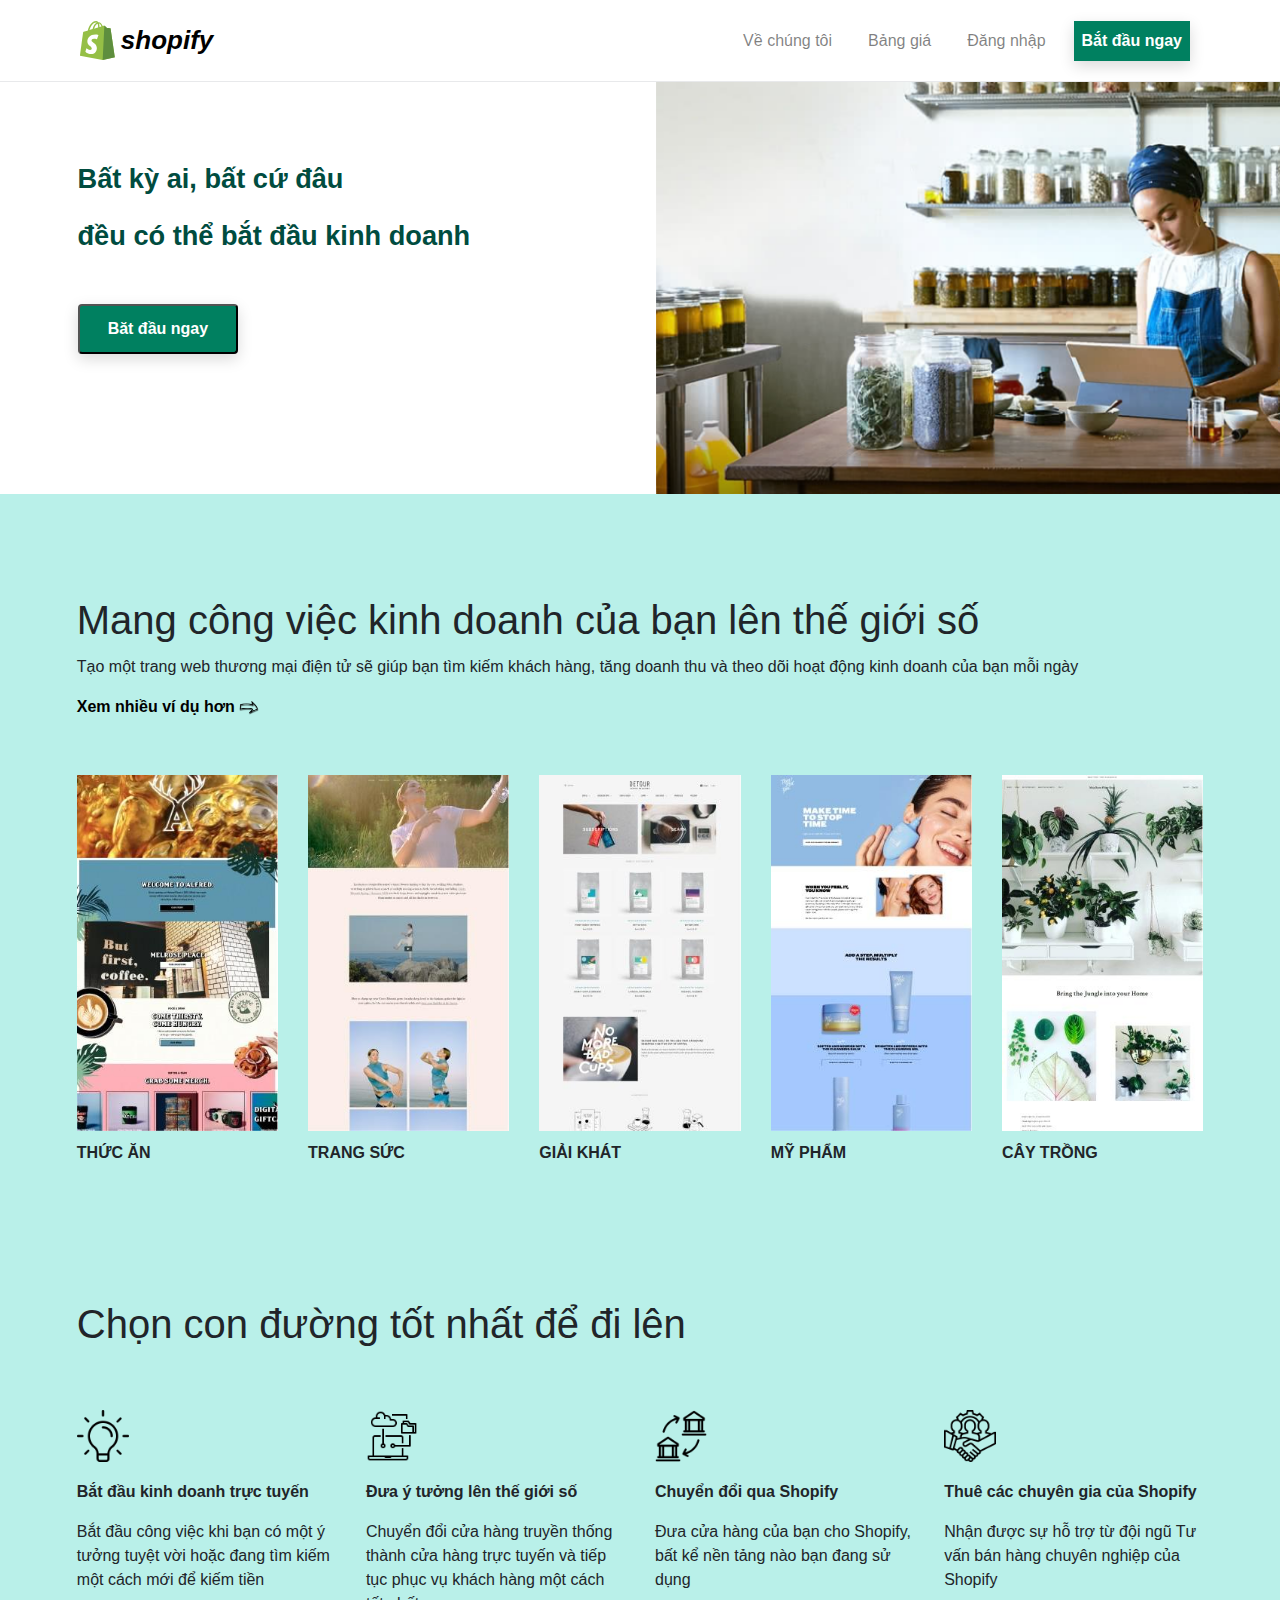
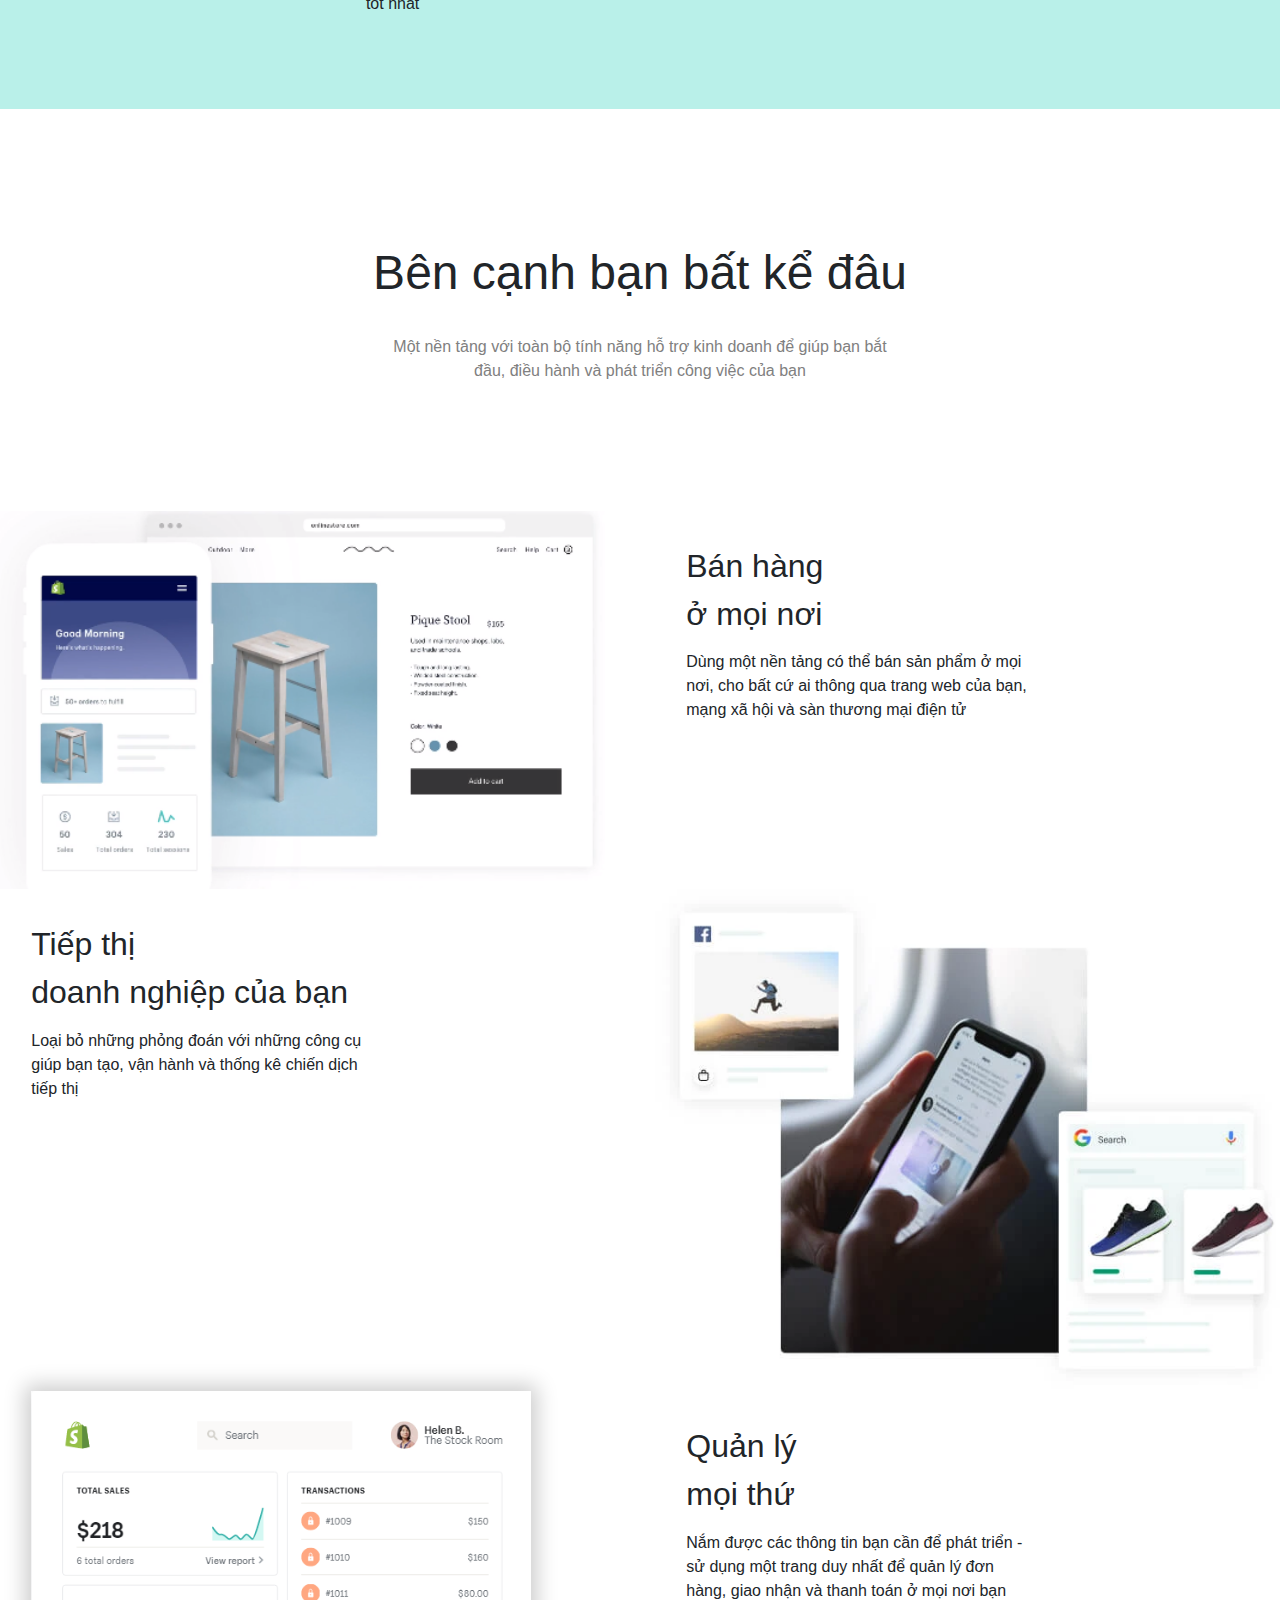
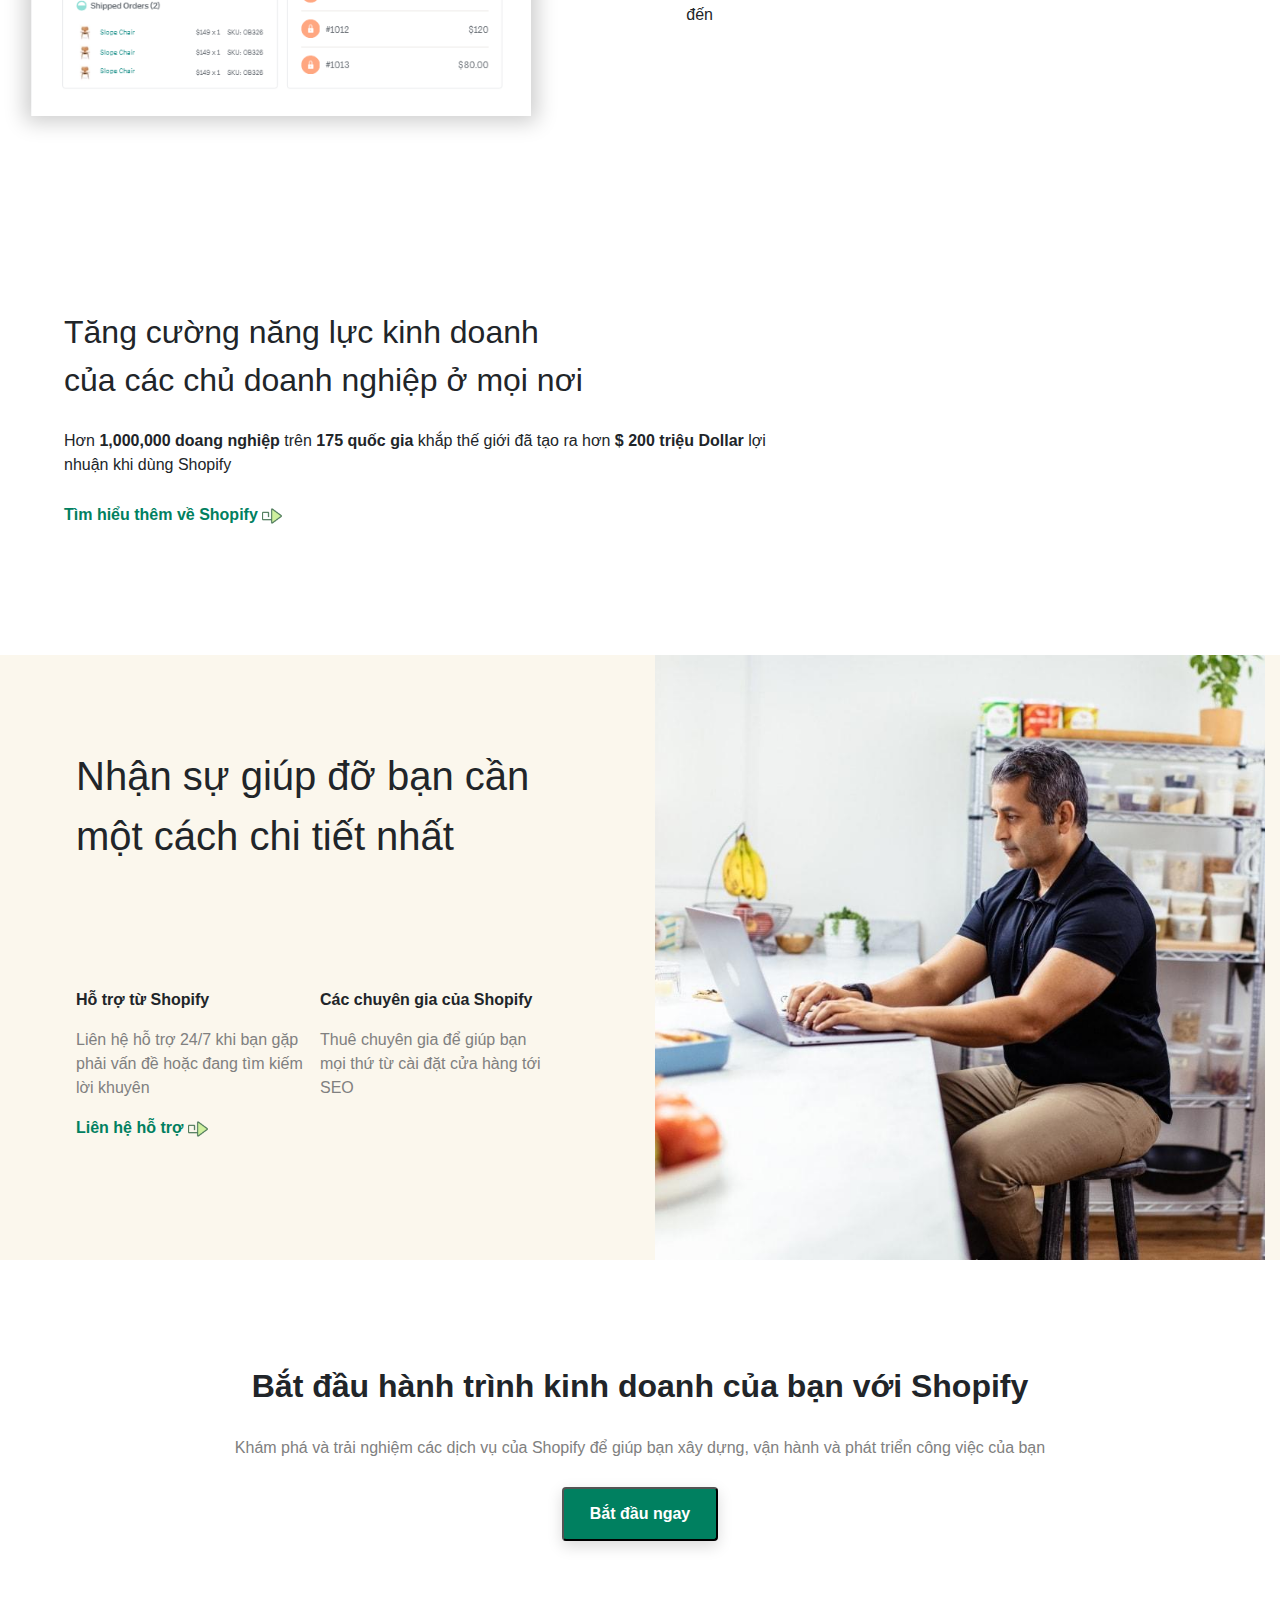
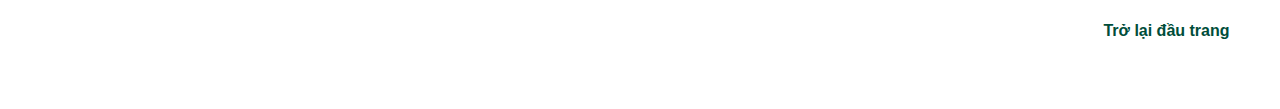
==== commit 952c1446: "link among pages" ====
--- a/index.html
+++ b/index.html
@@ -3,7 +3,7 @@
 	<head>
 		<meta charset="UTF-8" />
 		<meta name="viewport" content="width=device-width,initial-scale=1.0" />
-		<title>BK Web Page</title>
+		<title>Shopify</title>
 		<link rel="stylesheet" href="css/style.css" />
 		<link rel="stylesheet" href="css/bootstrap-4.5.3-dist/css/bootstrap.css" />
 		<script src="https://ajax.googleapis.com/ajax/libs/jquery/3.5.1/jquery.min.js"></script>
@@ -20,7 +20,7 @@
                         <div class="row">
                             <div class="col-sm-10">
                                 <img src="img/shopify-seeklogo.com.svg" id="logo" alt="Logo" />
-                                <a id="company-name"  href="#">shopify</a>
+                                <a id="company-name"  href="./index.html">shopify</a>
                             </div>
                             <div class="col-sm-1">
                                 <a href="javascript:void(0)" class="closebtn" onclick="closeNav()">X</a>
@@ -28,18 +28,21 @@
                         </div>
                         <div class="row">
                             <div class="col-sm-12">
-                                <a href="#">Bảng giá</a>
-                            </div>
-                            <div class="col-sm-12">
-                                <a href="#">Đăng nhập</a>
-                            </div>
-                            <div class="col-sm-12">
-                                <button > Bắt đầu ngay</button>
+                                <a href="./Pricing.html">Bảng giá</a>
+                            </div>
+                            <div class="col-sm-12">
+                                <a href="./login.html">Đăng nhập</a>
+                            </div>
+                            <div class="col-sm-12">
+                                <a href="./register.html">Đăng ký</a>
+                            </div>
+                            <div class="col-sm-12">
+                                <button onclick="window.location.href='login.html'"> Bắt đầu ngay</button>
                             </div>
                         </div> 
                         <div class="row">
                             <div class="col-sm-12">
-                                <a href="#">Về chúng tôi</a>
+                                <a href="./about.html">Về chúng tôi</a>
                             </div>
                         </div> 
                     </div>
@@ -48,7 +51,7 @@
                 <nav class="header-navbar navbar navbar-expand-md navbar-light">
                     <div class="navbar-brand" href="#">
                         <img src="img/shopify-seeklogo.com.svg" id="logo" alt="Logo" />
-                        <a id="company-name" class="nav-link" href="#">shopify</a>
+                        <a id="company-name" class="nav-link" href="./index.html">shopify</a>
                     </div>
 
                     <button class="navbar-toggler" type="button" onclick="openNav()">
@@ -58,19 +61,16 @@
                     <div class="collapse navbar-collapse" id="header-menu">
                         <ul class="navbar-nav">
                             <li class="nav-item">
-                                <a class="nav-link" href="#">ABOUT US</a>
-                            </li>
-                            <li class="nav-item">
-                                <a class="nav-link" href="#">SMALL TASK FAQ</a>
+                                <a class="nav-link" href="./about.html">Về chúng tôi</a>
                             </li>
                             <li class="nav-item">
                                 <a class="nav-link" href="./Pricing.html">Bảng giá</a>
                             </li>
                             <li class="nav-item">
-                                <a class="nav-link" href="#">Đăng nhập</a>
-                            </li>
-                            <li class="nav-item">
-                                <a class="nav-link last-item" href="#">Bắt đầu ngay</a>
+                                <a class="nav-link" href="./login.html">Đăng nhập</a>
+                            </li>
+                            <li class="nav-item">
+                                <a class="nav-link last-item" href="./login.html">Bắt đầu ngay</a>
                             </li>
                         </ul>
                     </div>
@@ -85,7 +85,7 @@
                             <p>đều có thể bắt đầu kinh doanh</p>
                         </div>
                         <div class="row" id="down">
-                            <button>Băt đầu ngay</button>
+                            <button onclick="window.location.href='login.html'">Băt đầu ngay</button>
                         </div>
                     </div>
                     <div class="col-sm">
@@ -97,7 +97,7 @@
                 <div id="header_section2">
                     <h2>Mang công việc kinh doanh của bạn lên thế giới số</h2>
                     <p>Tạo một trang web thương mại điện tử sẽ giúp bạn tìm kiếm khách hàng, tăng doanh thu và theo dõi hoạt động kinh doanh của bạn mỗi ngày</p>
-                    <a href="./examples">Xem nhiều ví dụ hơn </a>
+                    <a href="./examples.html">Xem nhiều ví dụ hơn </a>
                     <img src="img/arrowright.png" alt="hi" width="20px" />
                 </div>
                 <div id="items_section2">
@@ -241,7 +241,7 @@
                     <p class="content">Khám phá và trải nghiệm các dịch vụ của Shopify để giúp bạn xây dựng, vận hành và phát triển công việc của bạn</p>
                 </div>
                 <div class="row">
-                    <button>Bắt đầu ngay</button>
+                    <button onclick="window.location.href='./login.html'">Bắt đầu ngay</button>
                 </div>
                 <div class="row" id="backtotop">
                     <a onclick="topFunction()">Trở lại đầu trang</a>
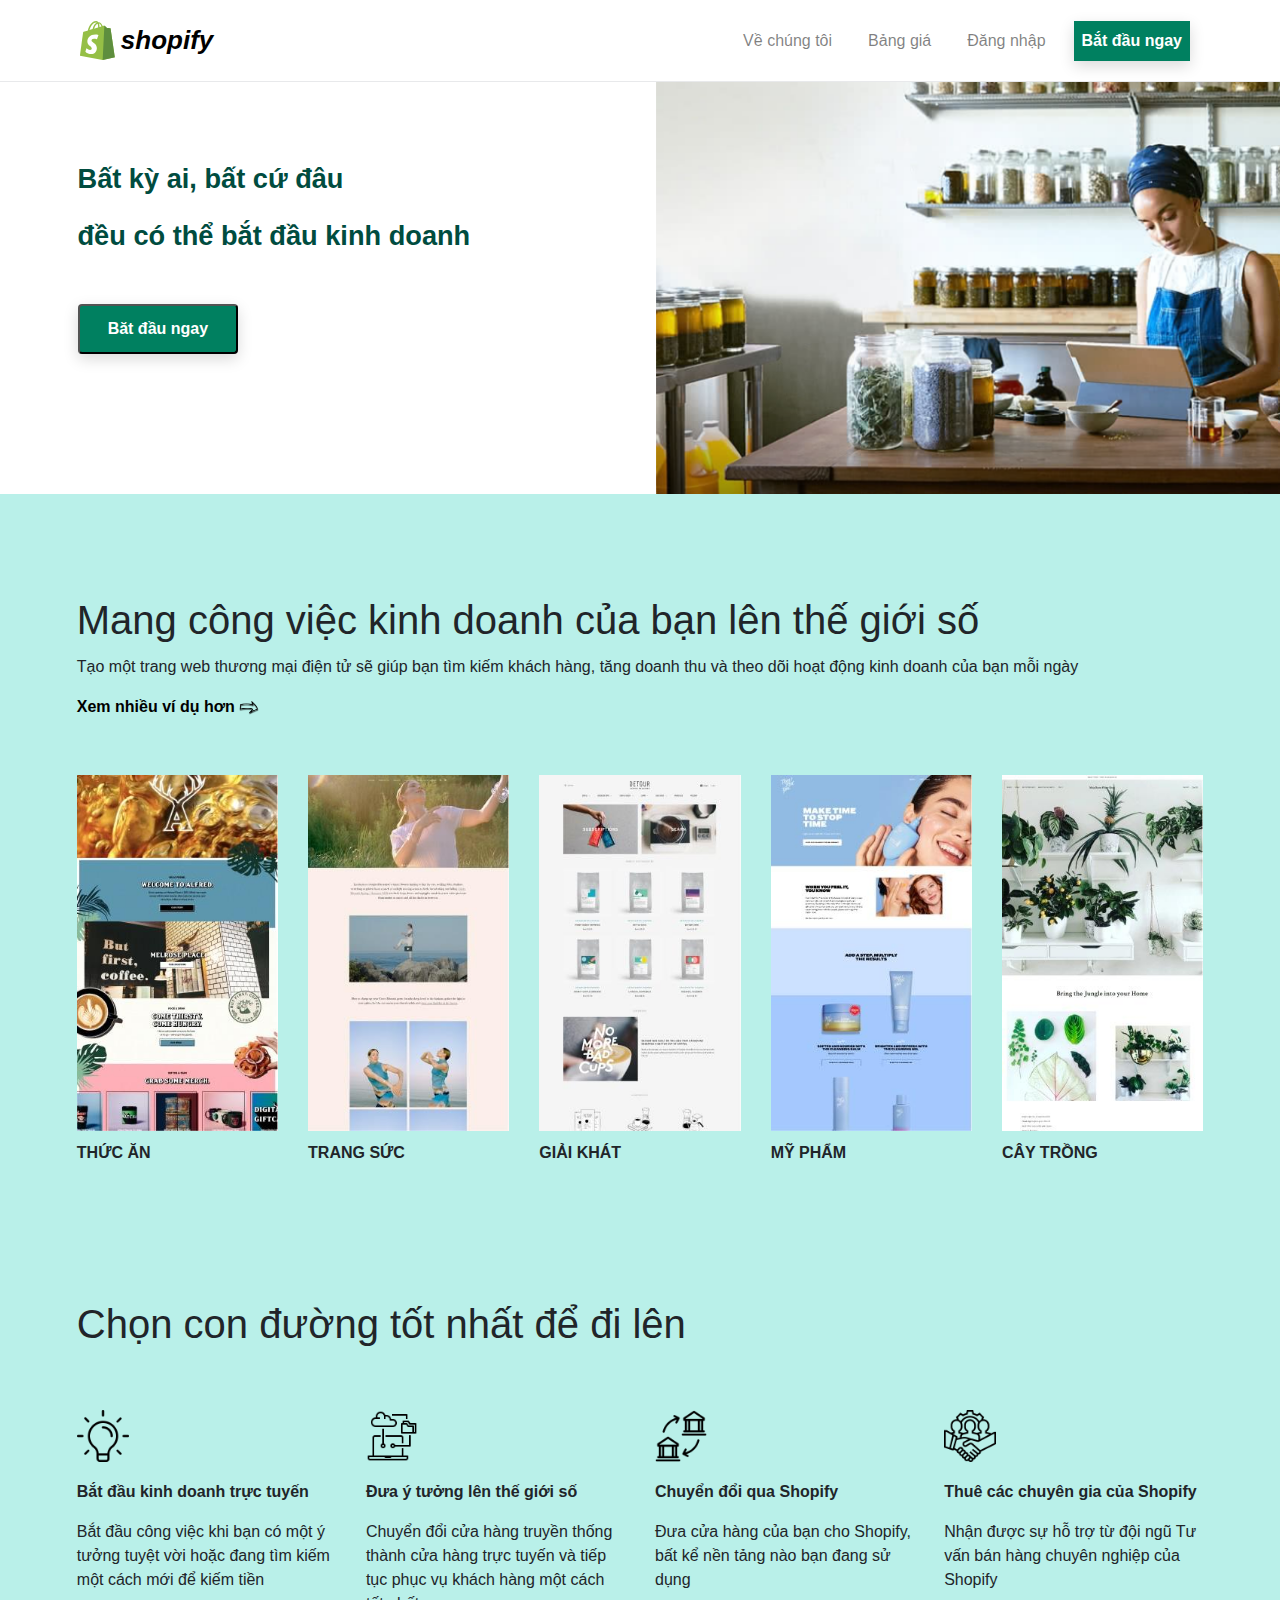
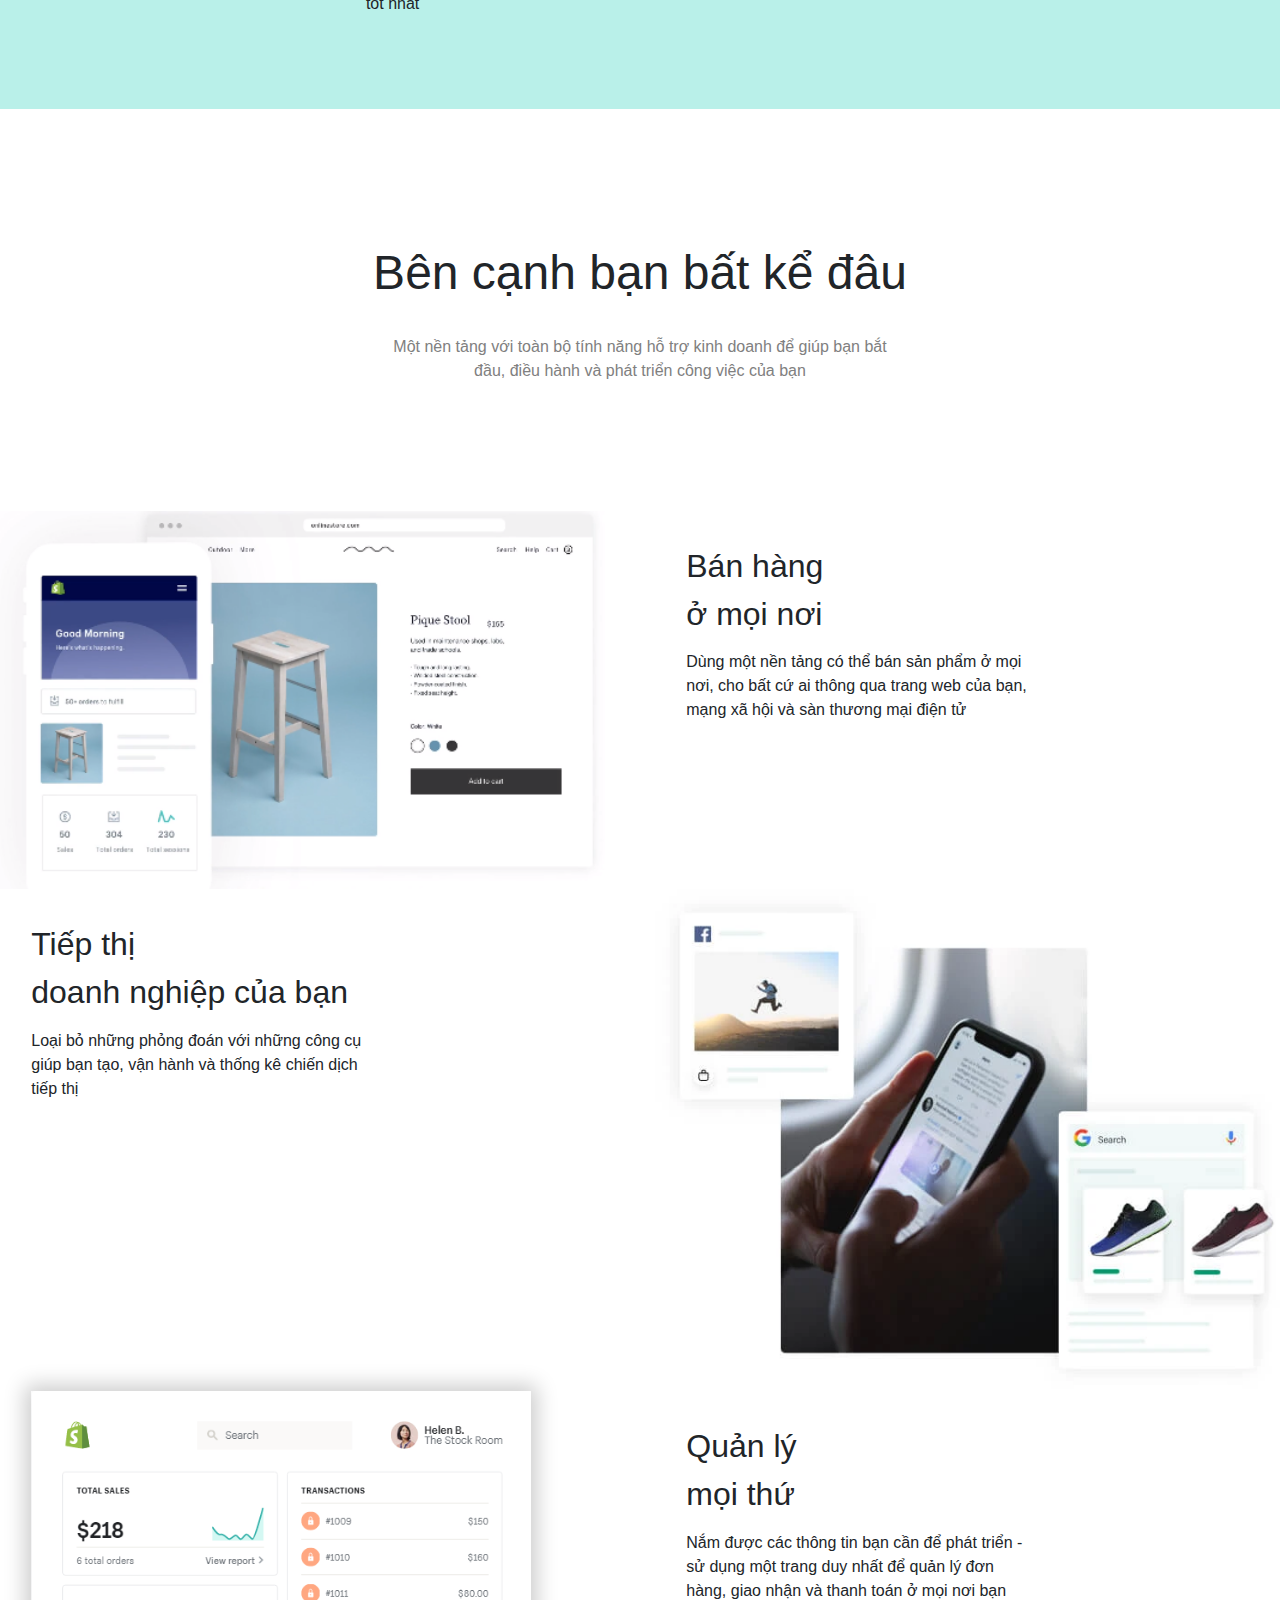
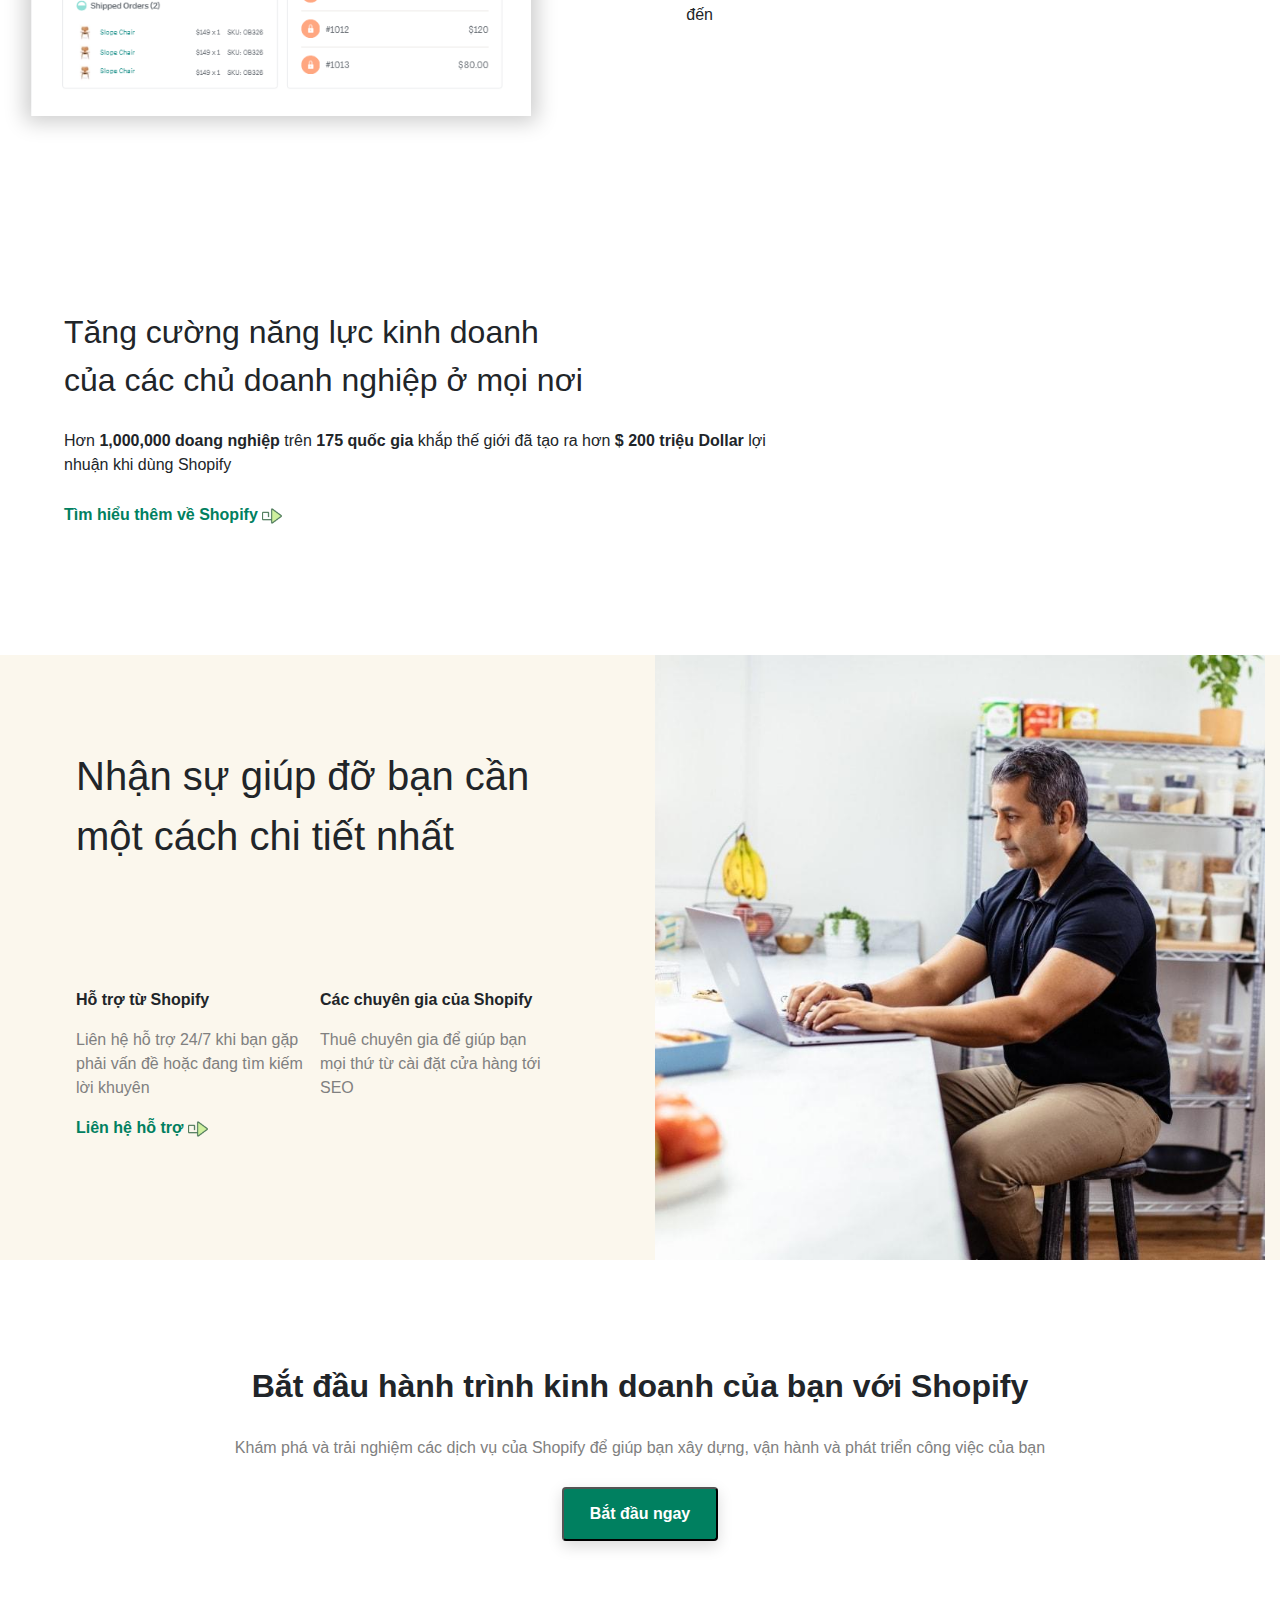
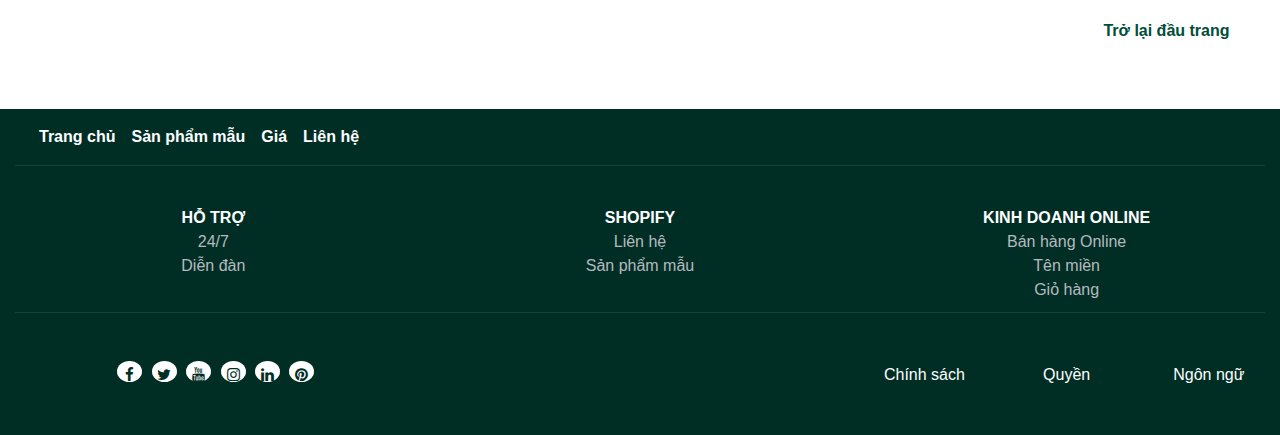
==== commit 6e13a8d6: "add header, footer index.html, pricing.html" ====
--- a/index.html
+++ b/index.html
@@ -5,7 +5,9 @@
 		<meta name="viewport" content="width=device-width,initial-scale=1.0" />
 		<title>Shopify</title>
 		<link rel="stylesheet" href="css/style.css" />
-		<link rel="stylesheet" href="css/bootstrap-4.5.3-dist/css/bootstrap.css" />
+        <link rel="stylesheet" href="css/bootstrap-4.5.3-dist/css/bootstrap.css" />
+        <!-- ICON FOOTER -->
+	<link rel="stylesheet" href="https://cdnjs.cloudflare.com/ajax/libs/font-awesome/4.7.0/css/font-awesome.min.css">
 		<script src="https://ajax.googleapis.com/ajax/libs/jquery/3.5.1/jquery.min.js"></script>
 		<script src="https://cdnjs.cloudflare.com/ajax/libs/popper.js/1.16.0/umd/popper.min.js"></script>
 		<script src="https://maxcdn.bootstrapcdn.com/bootstrap/4.5.2/js/bootstrap.min.js"></script>
@@ -28,7 +30,10 @@
                         </div>
                         <div class="row">
                             <div class="col-sm-12">
-                                <a href="./Pricing.html">Bảng giá</a>
+                                <a href="./pricing.html">Bảng giá</a>
+                            </div>
+                            <div class="col-sm-12">
+                                <a href="./examples.html">Sản phẩm mẫu</a>
                             </div>
                             <div class="col-sm-12">
                                 <a href="./login.html">Đăng nhập</a>
@@ -43,6 +48,9 @@
                         <div class="row">
                             <div class="col-sm-12">
                                 <a href="./about.html">Về chúng tôi</a>
+                            </div>
+                            <div class="col-sm-12">
+                                <a href="./contact.html">Liên hệ</a>
                             </div>
                         </div> 
                     </div>
@@ -64,7 +72,7 @@
                                 <a class="nav-link" href="./about.html">Về chúng tôi</a>
                             </li>
                             <li class="nav-item">
-                                <a class="nav-link" href="./Pricing.html">Bảng giá</a>
+                                <a class="nav-link" href="./pricing.html">Bảng giá</a>
                             </li>
                             <li class="nav-item">
                                 <a class="nav-link" href="./login.html">Đăng nhập</a>
@@ -247,7 +255,76 @@
                     <a onclick="topFunction()">Trở lại đầu trang</a>
                 </div>
             </div>
-            <div id="footer"></div>
+            <div id="footer">
+                <div class="container-fluid my-footer" style="background-color: #002e25;">
+                    <div id="my-footer-top" style="border-bottom: 1px solid rgba(210,213,217,0.1);">
+                        <nav class="navbar navbar-expand-lg" id="my-footer-top-desk">
+                            <ul class="navbar-nav">
+                                <li class="nav-item">
+                                <a class="nav-link" href="./index.html">Trang chủ</a>
+                                </li>
+                                <li class="nav-item">
+                                <a class="nav-link" href="./examples.html">Sản phẩm mẫu</a>
+                                </li>
+                                <li class="nav-item">
+                                <a class="nav-link" href="./pricing.html">Giá</a>
+                                </li>
+                                <li class="nav-item">
+                                <a class="nav-link" href="./contact.html">Liên hệ</a>
+                                </li>
+                            </ul>
+                        </nav>
+                        <div id="my-footer-top-mobile">
+                            <div class="row">
+                                <div class="col-12 col-md-4">
+                                    <a href="./index.html">Trang chủ</a><br>
+                                    <a href="./examples.html">Sản phẩm mẫu</a>	<br>				
+                                    <a href="./pricing.html">Giá</a>			<br>		
+                                    <a href="./contact.html">Liên hệ</a>		<br>			
+                                </div>
+                            </div>
+                        </div>
+                    </div>
+                    <div class="row" style="padding-top: 40px;">
+                        <div class="col-4 col-md-4">
+                                <a href="./contact.html" class="my-title-col">HỖ TRỢ	</a><br>
+                                <a href="#">24/7						</a><br>
+                                <a href="#">Diễn đàn					</a>
+                        </div>
+                        <div class="col-4 col-md-4" >
+                            <a href="./index.html" class="my-title-col">SHOPIFY</a><br>
+                            <a href="./contact.html">Liên hệ						</a><br>
+                            <a href="./examples.html">Sản phẩm mẫu					</a>			
+                        </div>
+                        <div class="col-4 col-md-4">
+                            <a href="#" class="my-title-col">KINH DOANH ONLINE	</a><br>
+                            <a href="#">Bán hàng Online		</a><br>
+                            <a href="#">Tên miền			</a><br>
+                            <a href="#">Giỏ hàng			</a>
+                        </div>
+                    </div>
+                    <div id="my-footer-bottom">
+                        <div class="row" style="padding-top:3em;padding-bottom:3em">
+                            <div class="col-12 col-md-4">
+                                <a href="#" class="fa fa-facebook"></a>
+                                <a href="#" class="fa fa-twitter"></a>					
+                                <a href="#" class="fa fa-youtube"></a>					
+                                <a href="#" class="fa fa-instagram"></a>					
+                                <a href="#" class="fa fa-linkedin"></a>					
+                                <a href="#" class="fa fa-pinterest"></a>					
+                            </div>
+                            <div class="col-1 col-md-4"></div>
+                            <div class="col align-self-end">
+                                <div class="row">
+                                    <div class="col-12 col-md-4"><a href="#"> Chính sách</a></div>
+                                    <div class="col-12 col-md-4"><a href="#"> Quyền</a></div>
+                                    <div class="col-12 col-md-4"><a href="#"> Ngôn ngữ</a></div>
+                                </div>				
+                            </div>
+                        </div>
+                    </div>
+                </div>
+            </div>
         </div>
 	</body>
 </html>
--- a/css/style.css
+++ b/css/style.css
@@ -2,7 +2,7 @@
 	max-width: 1600px;
 	margin: auto;
 }
-
+/*header*/
 #header {
 	max-width: 1600px;
 	background-color: white;
@@ -22,11 +22,7 @@
 	max-height: 40px;
 	margin: auto 0;
 }
-#section1 {
-	position: relative;
-	padding: 5.1% 0;
-	padding-bottom: 0%;
-}
+
 #company-name {
 	padding-left: 4%;
 	font-size: 1.3em;
@@ -139,6 +135,12 @@
 #header .header-navbar .navbar-collapse {
 	flex-grow: 0 !important;
 }
+/*end header*/
+#section1 {
+	position: relative;
+	padding: 5.1% 0;
+	padding-bottom: 0%;
+}
 #section1 .row {
 	margin: auto;
 }
@@ -425,3 +427,95 @@
 		font-size: 1.5em;
 	}
 }
+
+/* footer css*/
+#footer div.my-footer > nav.navbar.navbar-expand-lg,
+div.my-footer > div.row {
+	background-color: #002e25;
+	text-decoration: none;
+	font-family: "Thasadith", sans-serif;
+}
+
+#footer li.nav-item > a.nav-link {
+	background-color: #002e25;
+	text-decoration: none;
+	color: white;
+	font-family: "Thasadith", sans-serif;
+	font-weight: bolder;
+}
+#footer a.nav-link:hover {
+	text-decoration: none;
+	border-bottom: 2px solid white;
+	color: white;
+	font-family: "Thasadith", sans-serif;
+}
+#footer div.row > a {
+	color: #b6babf;
+	text-decoration: none;
+	font-family: "Thasadith", sans-serif;
+}
+#footer div#my-footer-bottom {
+	margin-top: 10px;
+	border-top: 1px solid rgba(210, 213, 217, 0.1);
+	margin-left: 0;
+}
+/*MY ICON FOOTER  */
+
+#footer a.fa.fa-facebook,
+#footer a.fa.fa-twitter,
+#footer a.fa.fa-youtube,
+#footer a.fa.fa-instagram,
+#footer a.fa.fa-linkedin,
+#footer a.fa.fa-pinterest {
+	padding: 6px 2px 0px 2px;
+	font-size: 15px;
+	width: 25px;
+	text-align: center;
+	text-decoration: none;
+	border-radius: 50%;
+	background-color: white;
+	color: #002e25;
+	margin-left: 5px;
+}
+#footer div.col.align-self-end > a {
+	color: white;
+	text-decoration: none;
+	padding-right: 2.5em;
+	font-weight: lighter;
+}
+#footer div.col-4.col-md-4 > div.row.my-title-col > a {
+	color: white;
+}
+/* check already */
+#footer div.row > div.col-4.col-md-4 > a.my-title-col {
+	color: white;
+	font-weight: bolder;
+}
+#footer div.row > div.col-4.col-md-4 > a {
+	color: #b6babf;
+}
+#footer div.col.align-self-end > div.row > div.col-12.col-md-4 a,
+#footer div.my-footer-bottom-mobile > div.row > div.col-12.col-md-4 > a {
+	color: white !important;
+	text-decoration: none;
+}
+#footer #my-footer-top-mobile {
+	display: none;
+}
+@media (max-width: 1200px) {
+	#footer #my-footer-top-desk {
+		display: none;
+	}
+	#footer #my-footer-top-mobile {
+		display: block;
+	}
+	#footer #my-footer-top-mobile > div.row > div.col-12.col-md-4 a {
+		color: white !important;
+		display: block;
+		text-decoration: none;
+		font-weight: bolder;
+	}
+}
+#footer * {
+	text-align: center;
+}
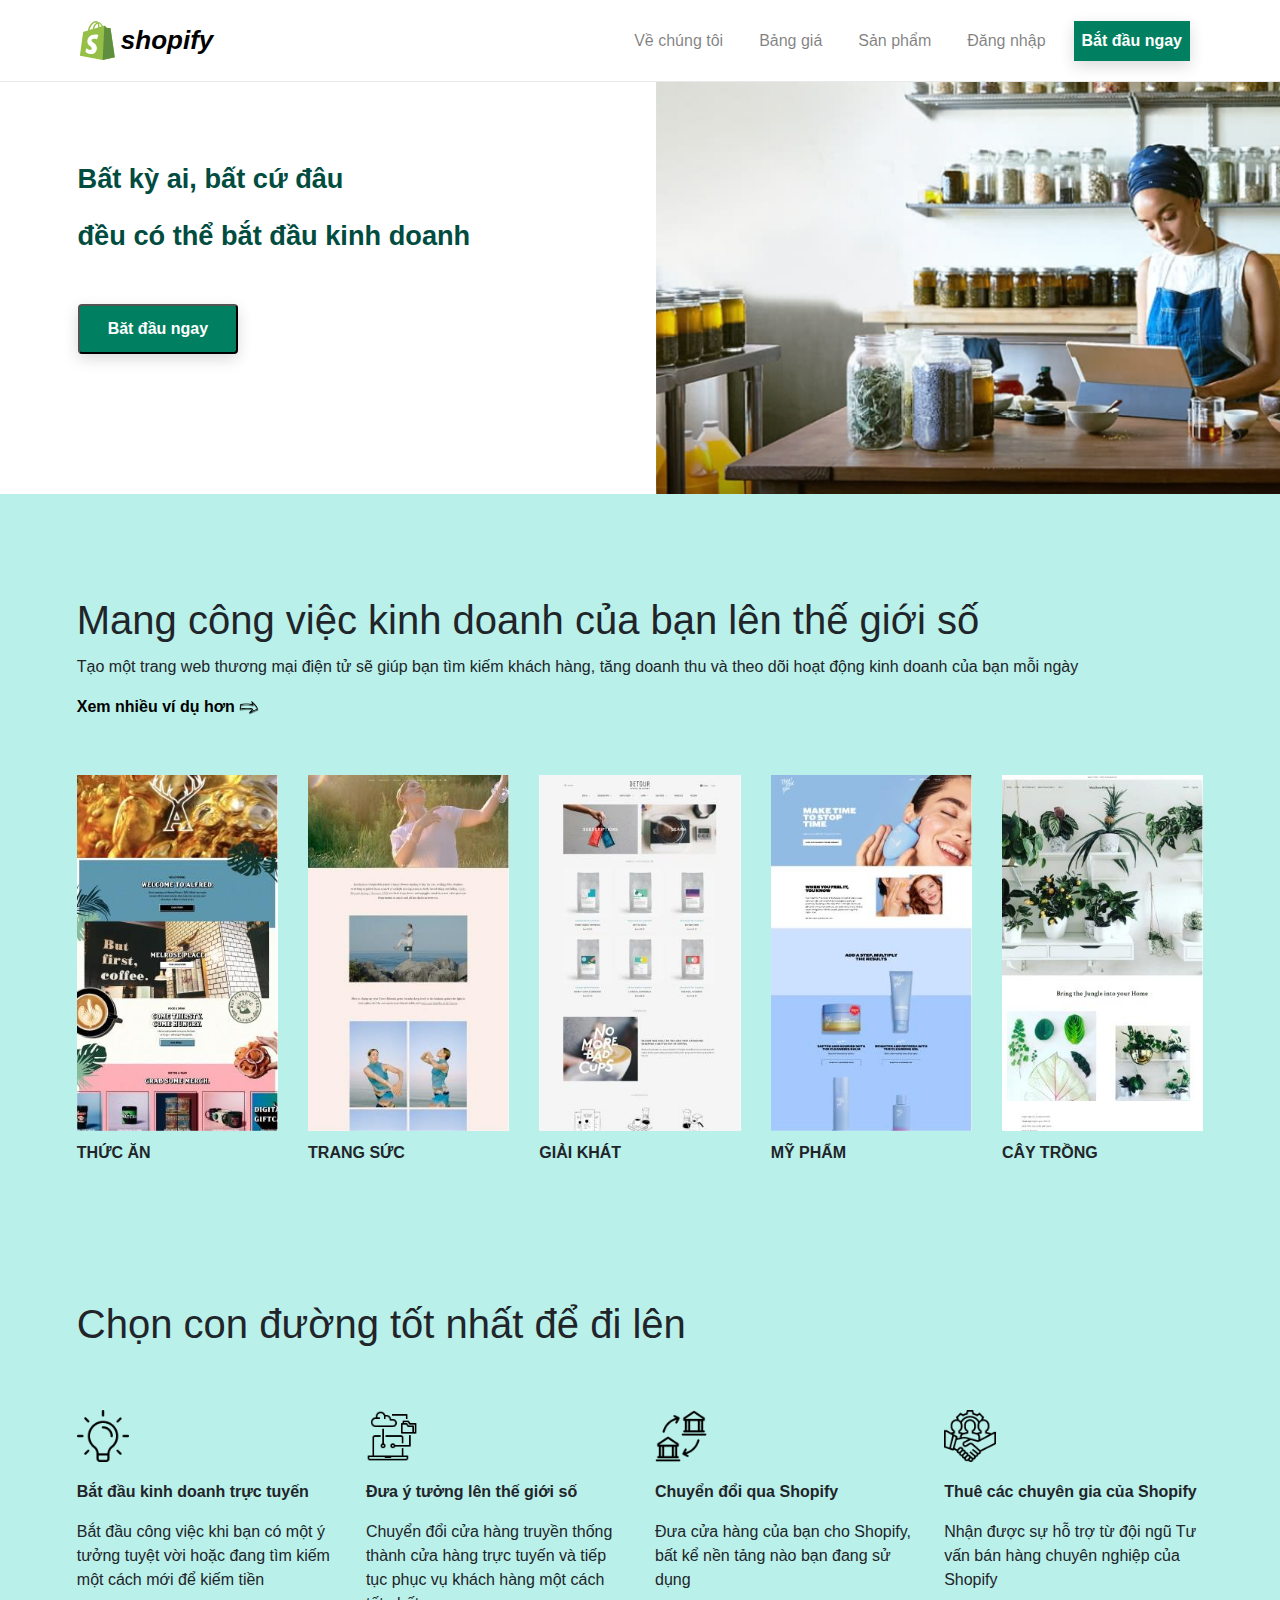
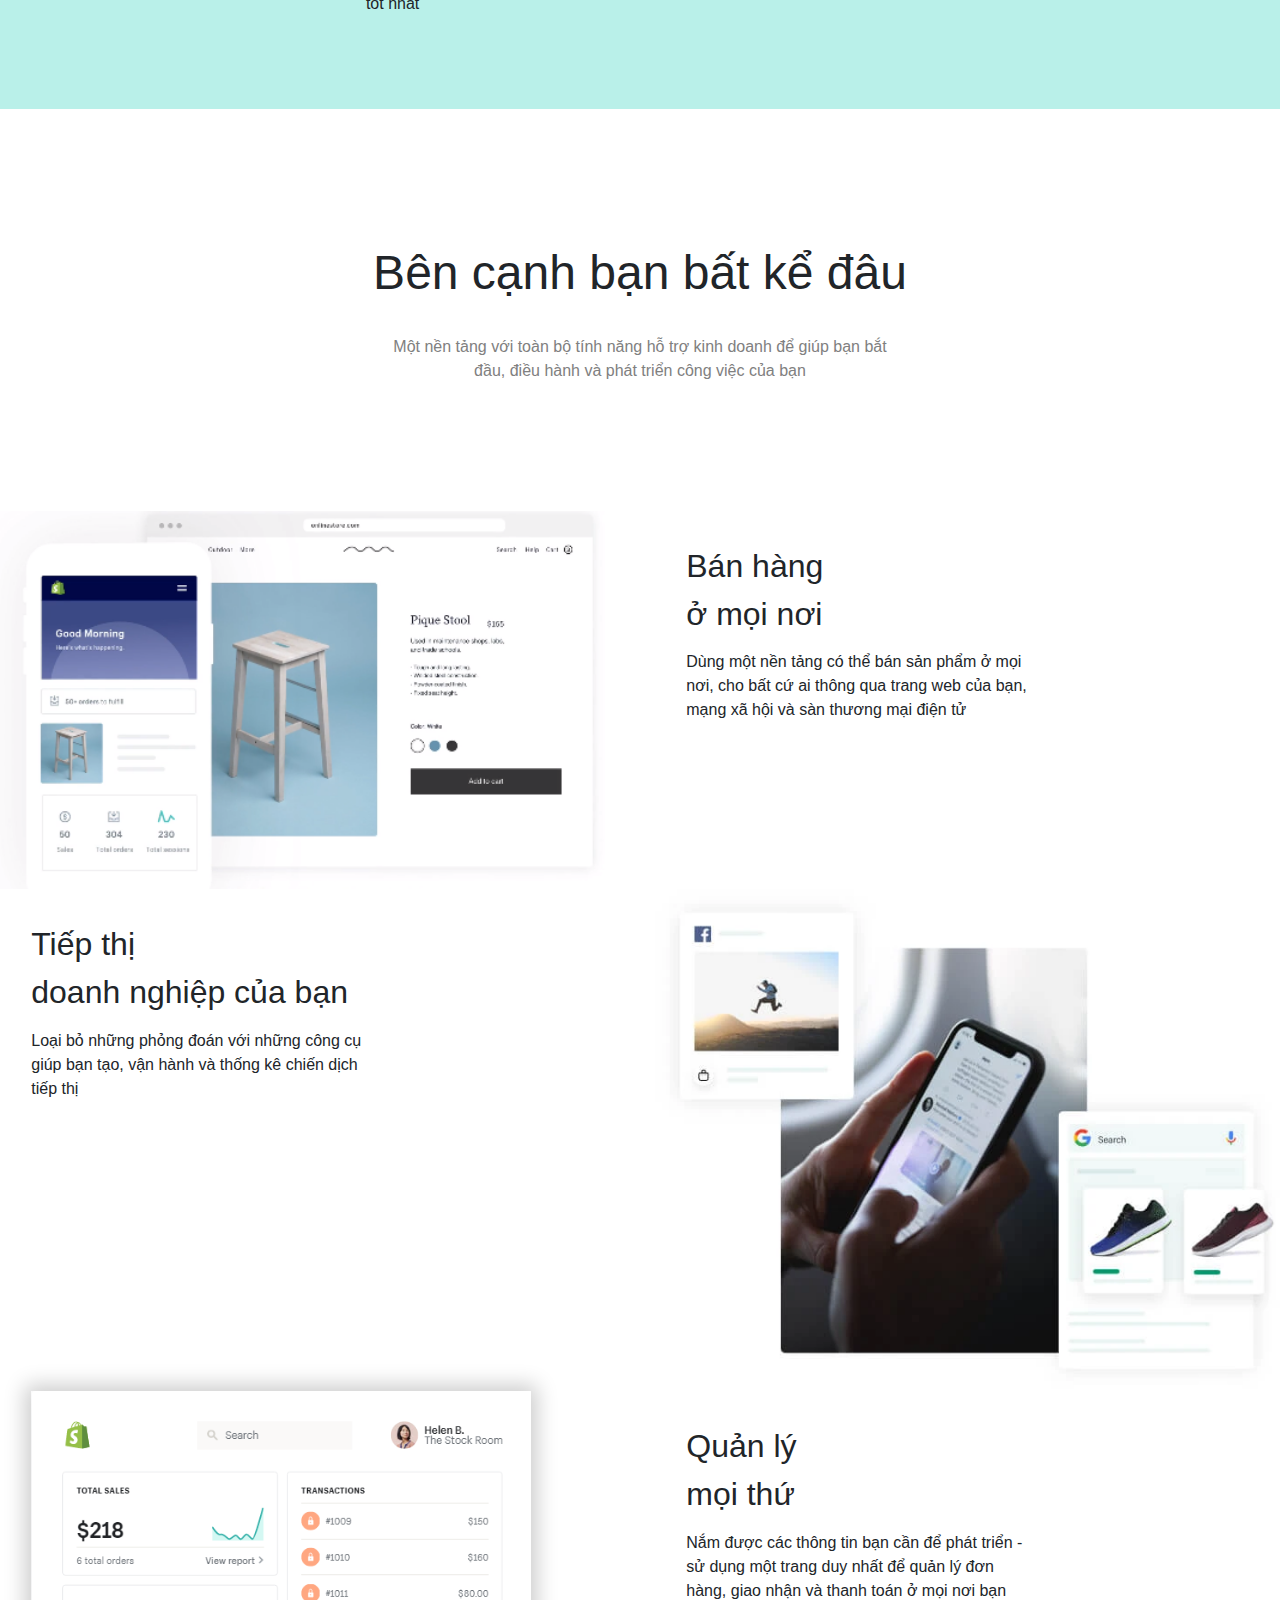
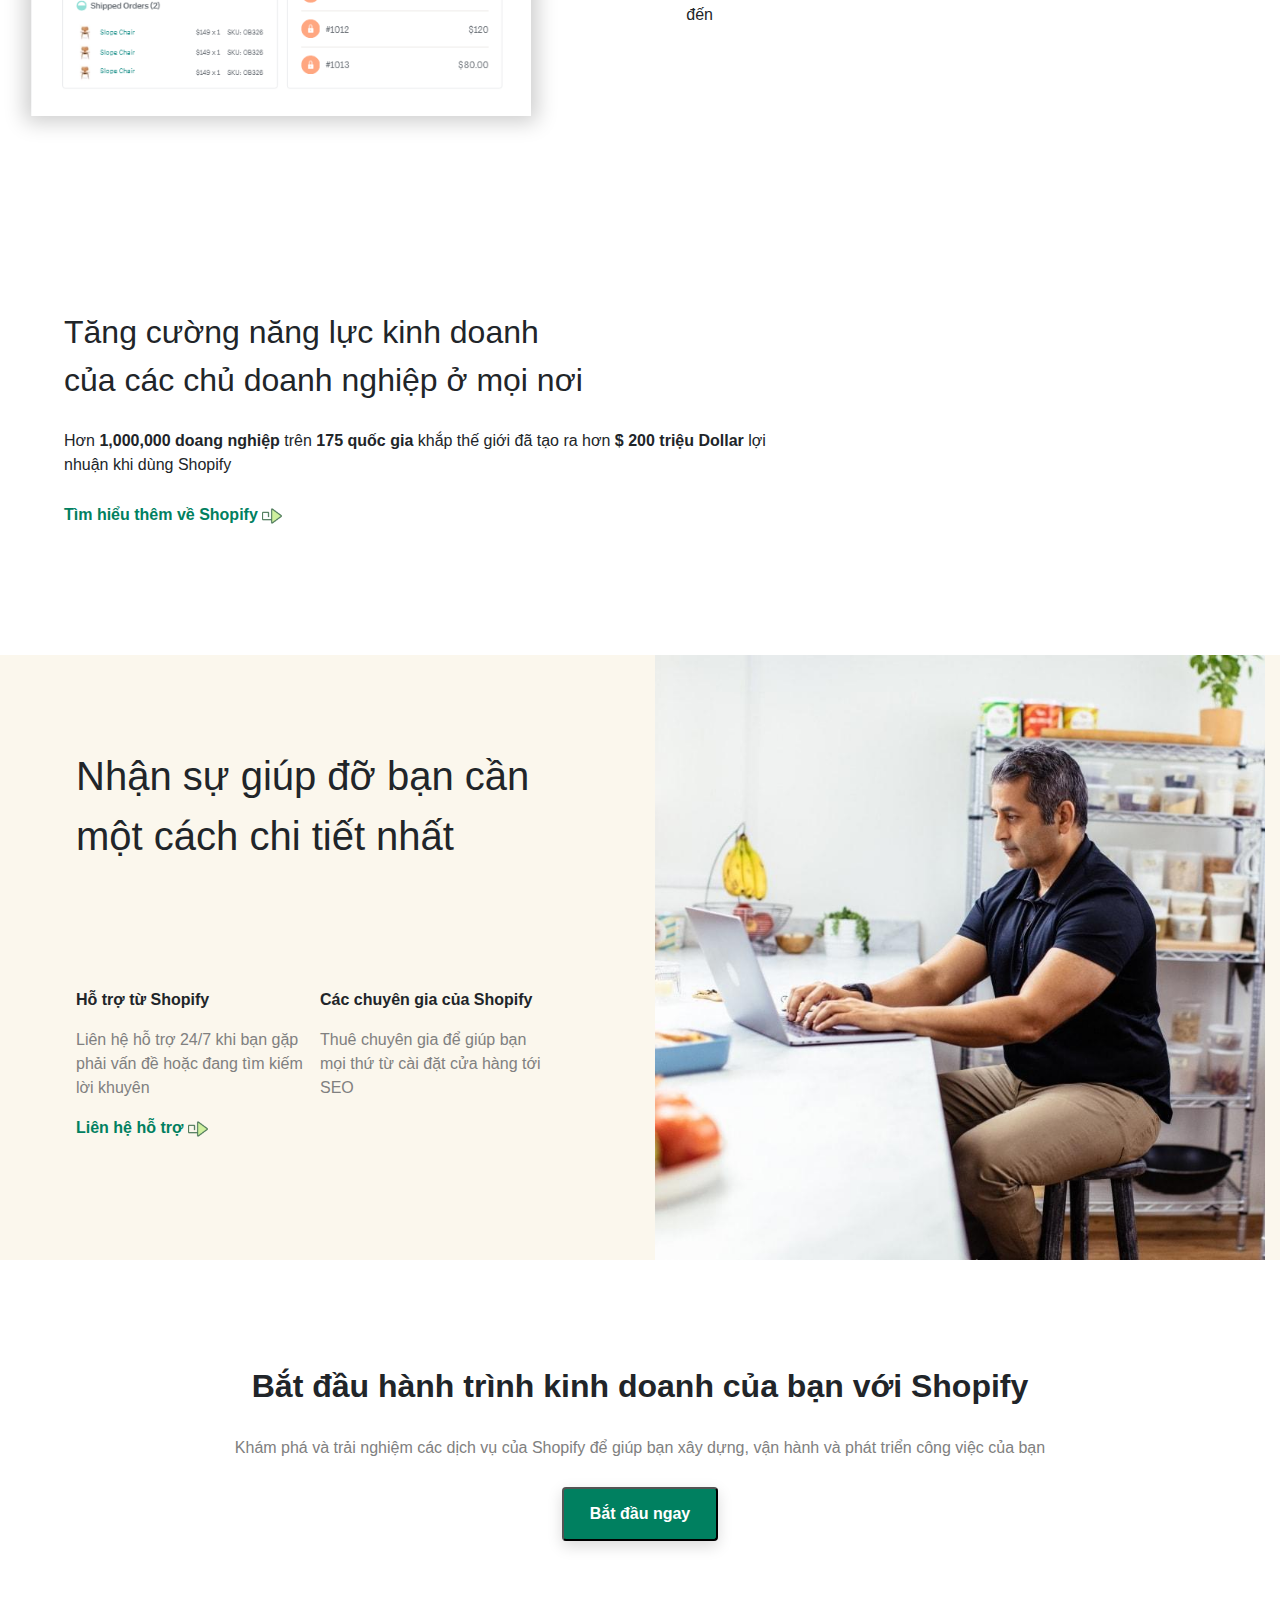
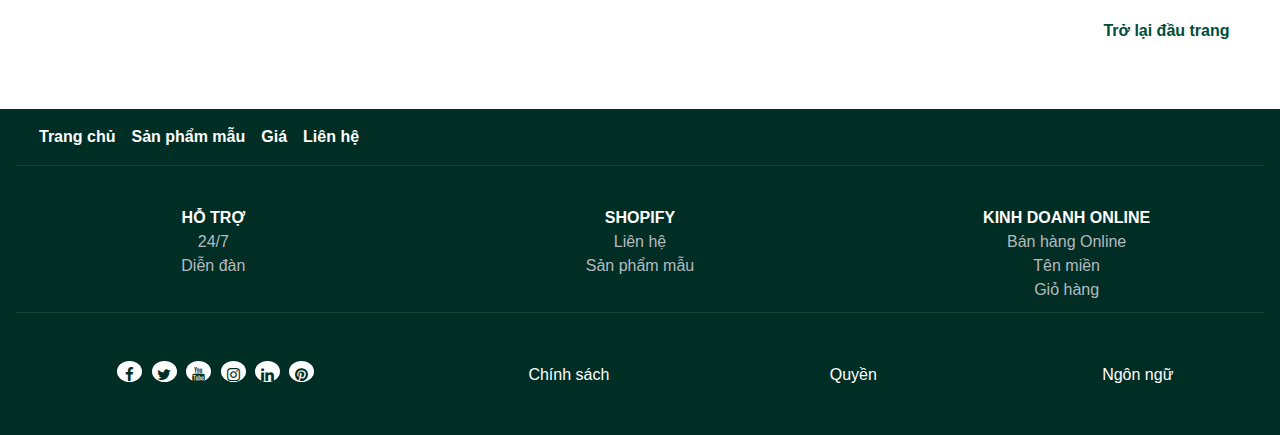
==== commit 45239eba: "add footer and header to all page" ====
--- a/index.html
+++ b/index.html
@@ -7,7 +7,7 @@
 		<link rel="stylesheet" href="css/style.css" />
         <link rel="stylesheet" href="css/bootstrap-4.5.3-dist/css/bootstrap.css" />
         <!-- ICON FOOTER -->
-	<link rel="stylesheet" href="https://cdnjs.cloudflare.com/ajax/libs/font-awesome/4.7.0/css/font-awesome.min.css">
+	    <link rel="stylesheet" href="https://cdnjs.cloudflare.com/ajax/libs/font-awesome/4.7.0/css/font-awesome.min.css">
 		<script src="https://ajax.googleapis.com/ajax/libs/jquery/3.5.1/jquery.min.js"></script>
 		<script src="https://cdnjs.cloudflare.com/ajax/libs/popper.js/1.16.0/umd/popper.min.js"></script>
 		<script src="https://maxcdn.bootstrapcdn.com/bootstrap/4.5.2/js/bootstrap.min.js"></script>
@@ -73,6 +73,9 @@
                             </li>
                             <li class="nav-item">
                                 <a class="nav-link" href="./pricing.html">Bảng giá</a>
+                            </li>
+                            <li class="nav-item">
+                                <a class="nav-link" href="./examples.html">Sản phẩm</a>
                             </li>
                             <li class="nav-item">
                                 <a class="nav-link" href="./login.html">Đăng nhập</a>
@@ -313,7 +316,6 @@
                                 <a href="#" class="fa fa-linkedin"></a>					
                                 <a href="#" class="fa fa-pinterest"></a>					
                             </div>
-                            <div class="col-1 col-md-4"></div>
                             <div class="col align-self-end">
                                 <div class="row">
                                     <div class="col-12 col-md-4"><a href="#"> Chính sách</a></div>
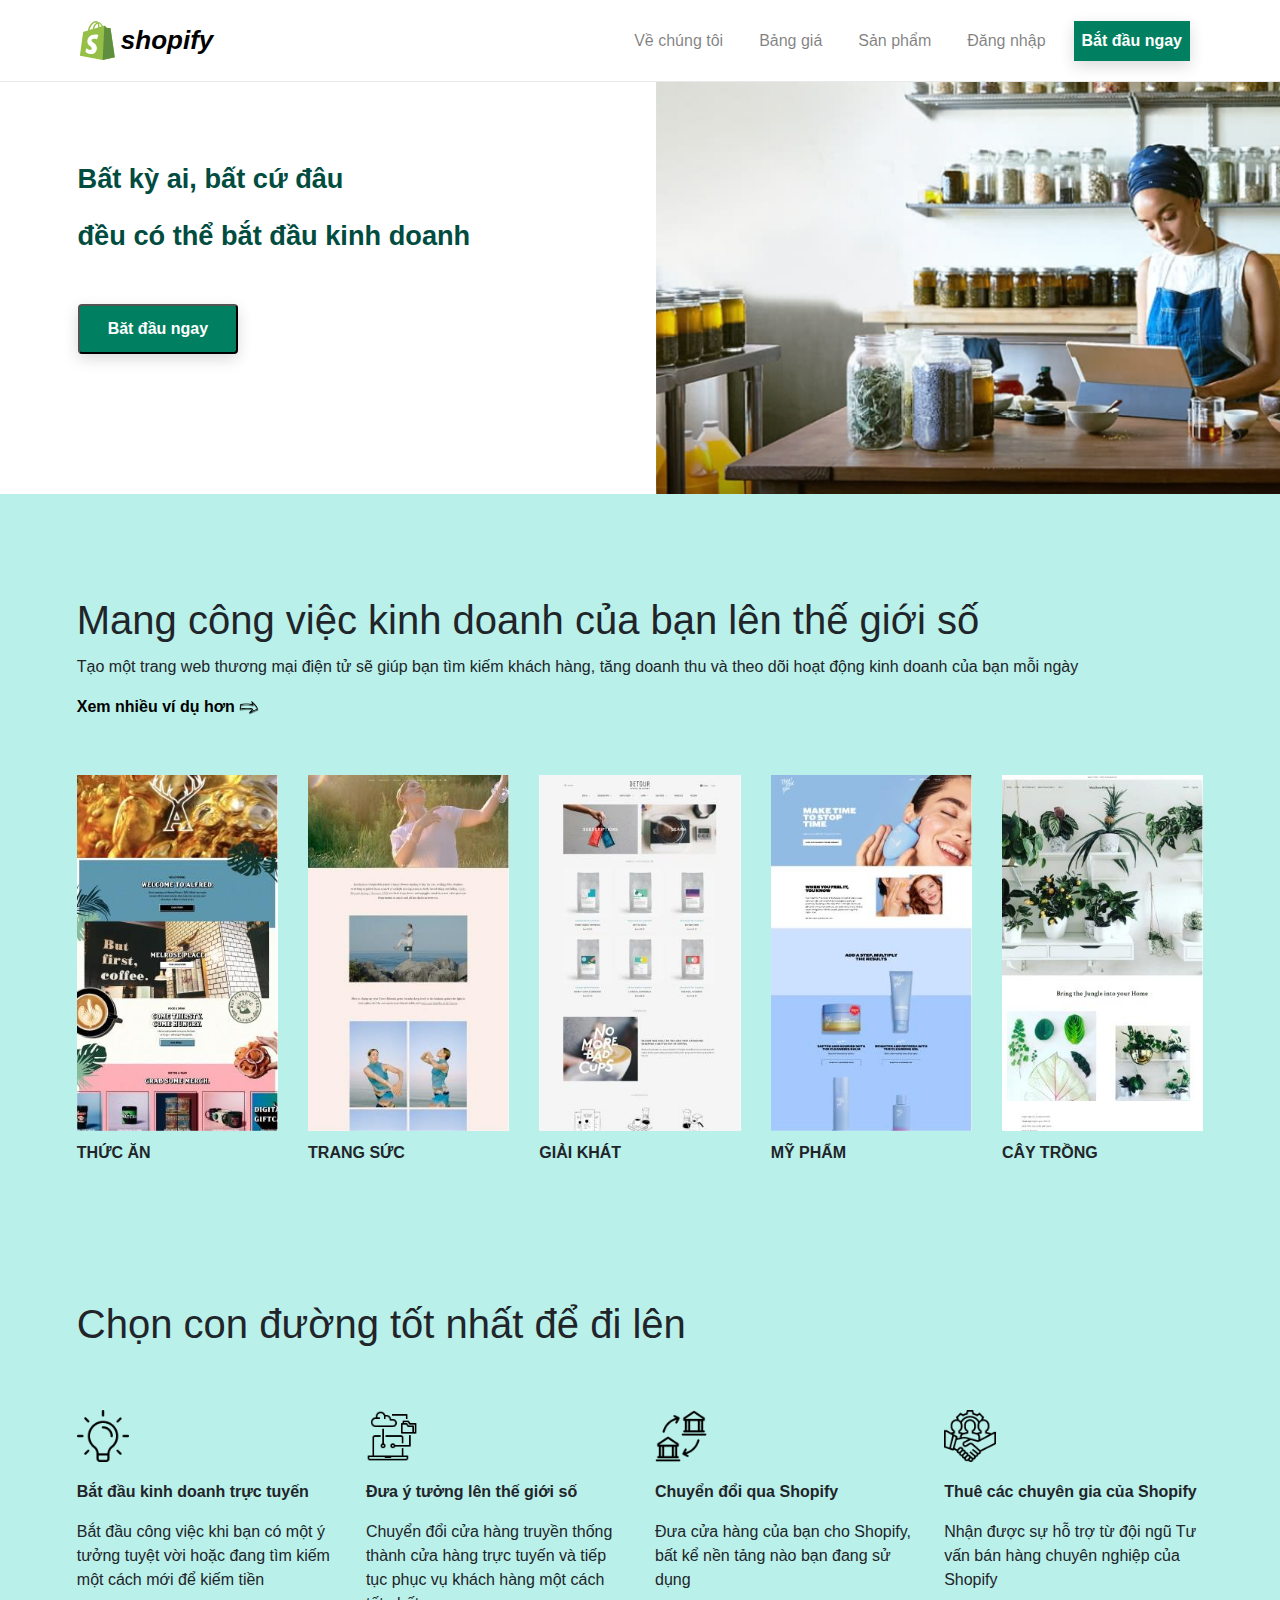
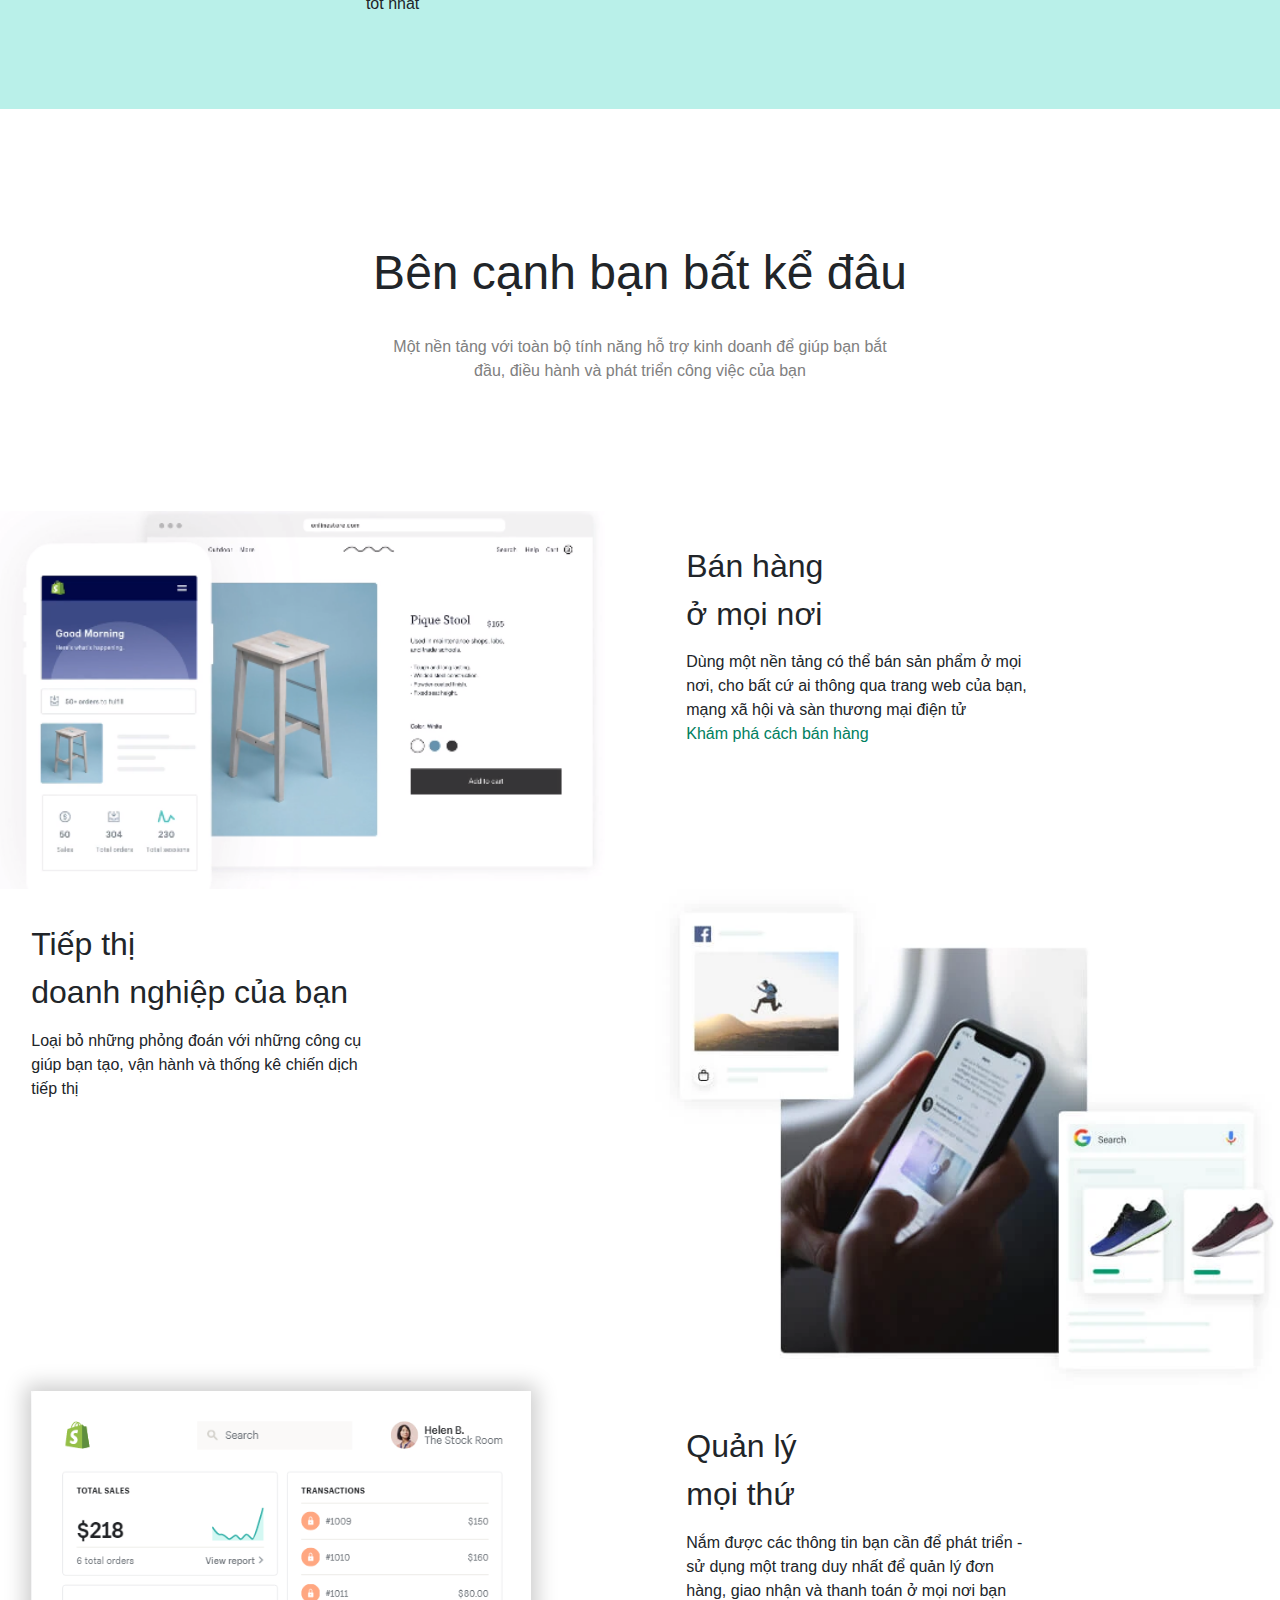
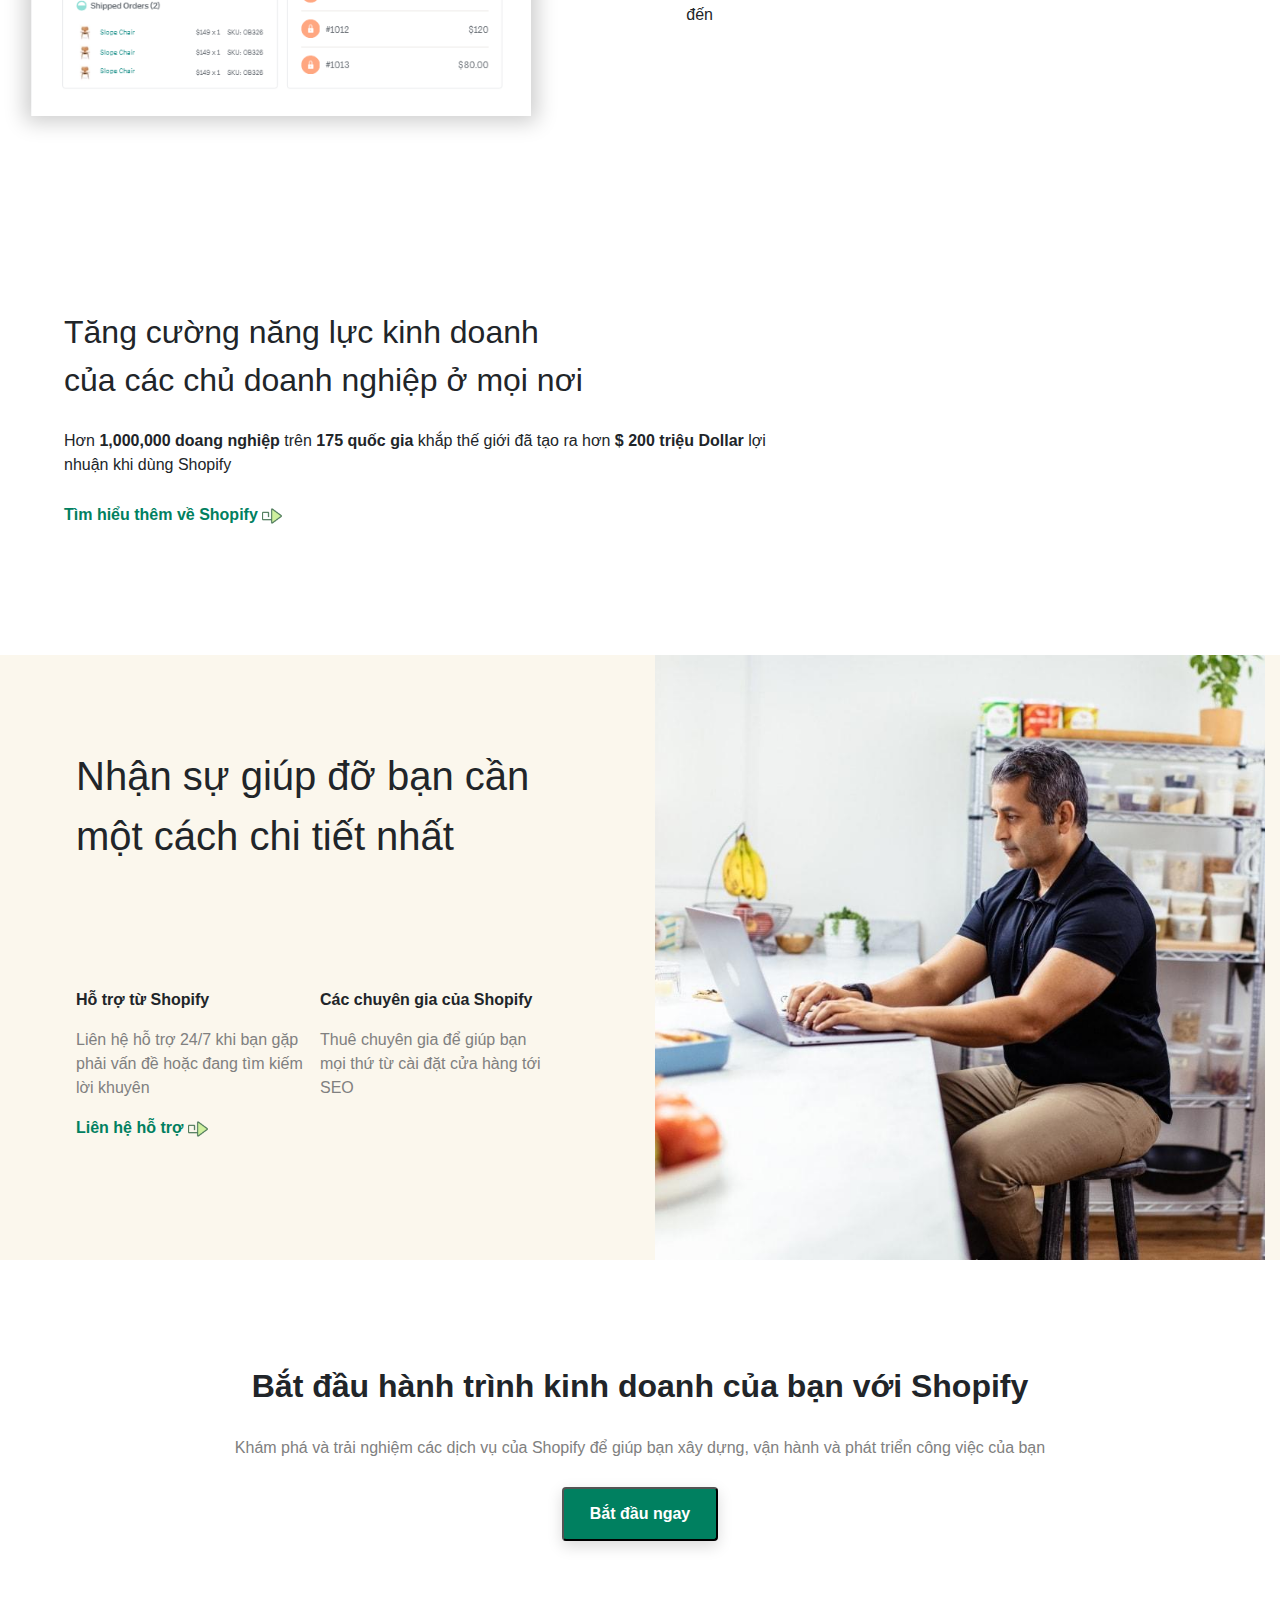
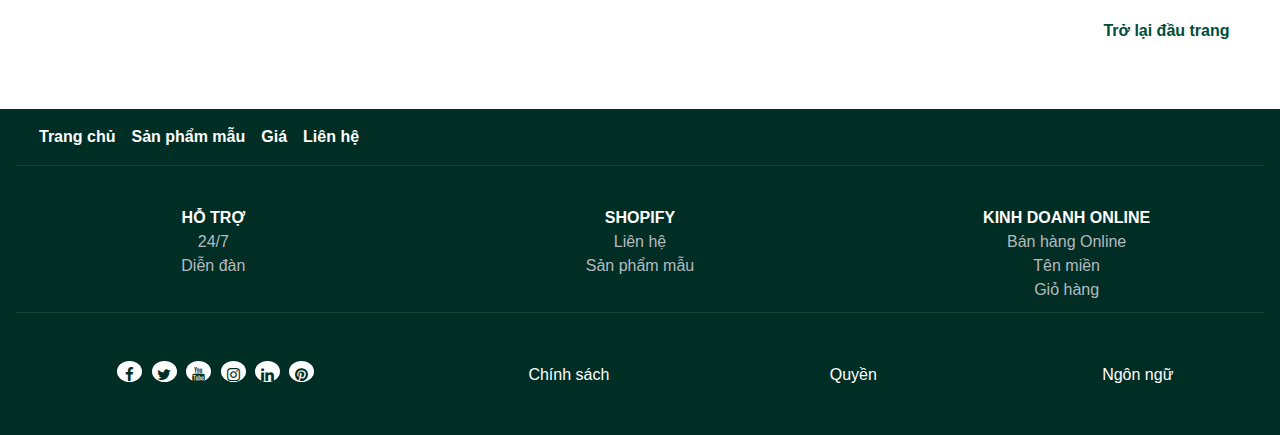
==== commit 30e2cd1a: "finish header,footer" ====
--- a/index.html
+++ b/index.html
@@ -24,9 +24,6 @@
                                 <img src="img/shopify-seeklogo.com.svg" id="logo" alt="Logo" />
                                 <a id="company-name"  href="./index.html">shopify</a>
                             </div>
-                            <div class="col-sm-1">
-                                <a href="javascript:void(0)" class="closebtn" onclick="closeNav()">X</a>
-                            </div>
                         </div>
                         <div class="row">
                             <div class="col-sm-12">
@@ -175,6 +172,7 @@
                     <div class="col-sm">
                         <p class="header">Bán hàng <br />ở mọi nơi</p>
                         <p class="content">Dùng một nền tảng có thể bán sản phẩm ở mọi nơi, cho bất cứ ai thông qua trang web của bạn, mạng xã hội và sàn thương mại điện tử</p>
+                        <a id="sell-a" href="./Sell.html">Khám phá cách bán hàng </a>
                     </div>
                 </div>
                 <div class="row">
--- a/css/style.css
+++ b/css/style.css
@@ -256,6 +256,10 @@
 #section3 .row .col-sm #empower {
 	margin-top: 15%;
 }
+#section3 #sell-a {
+	color: #008060;
+	padding: 5%;
+}
 #section4 {
 	margin-top: 10%;
 	background-color: #fbf7ed;
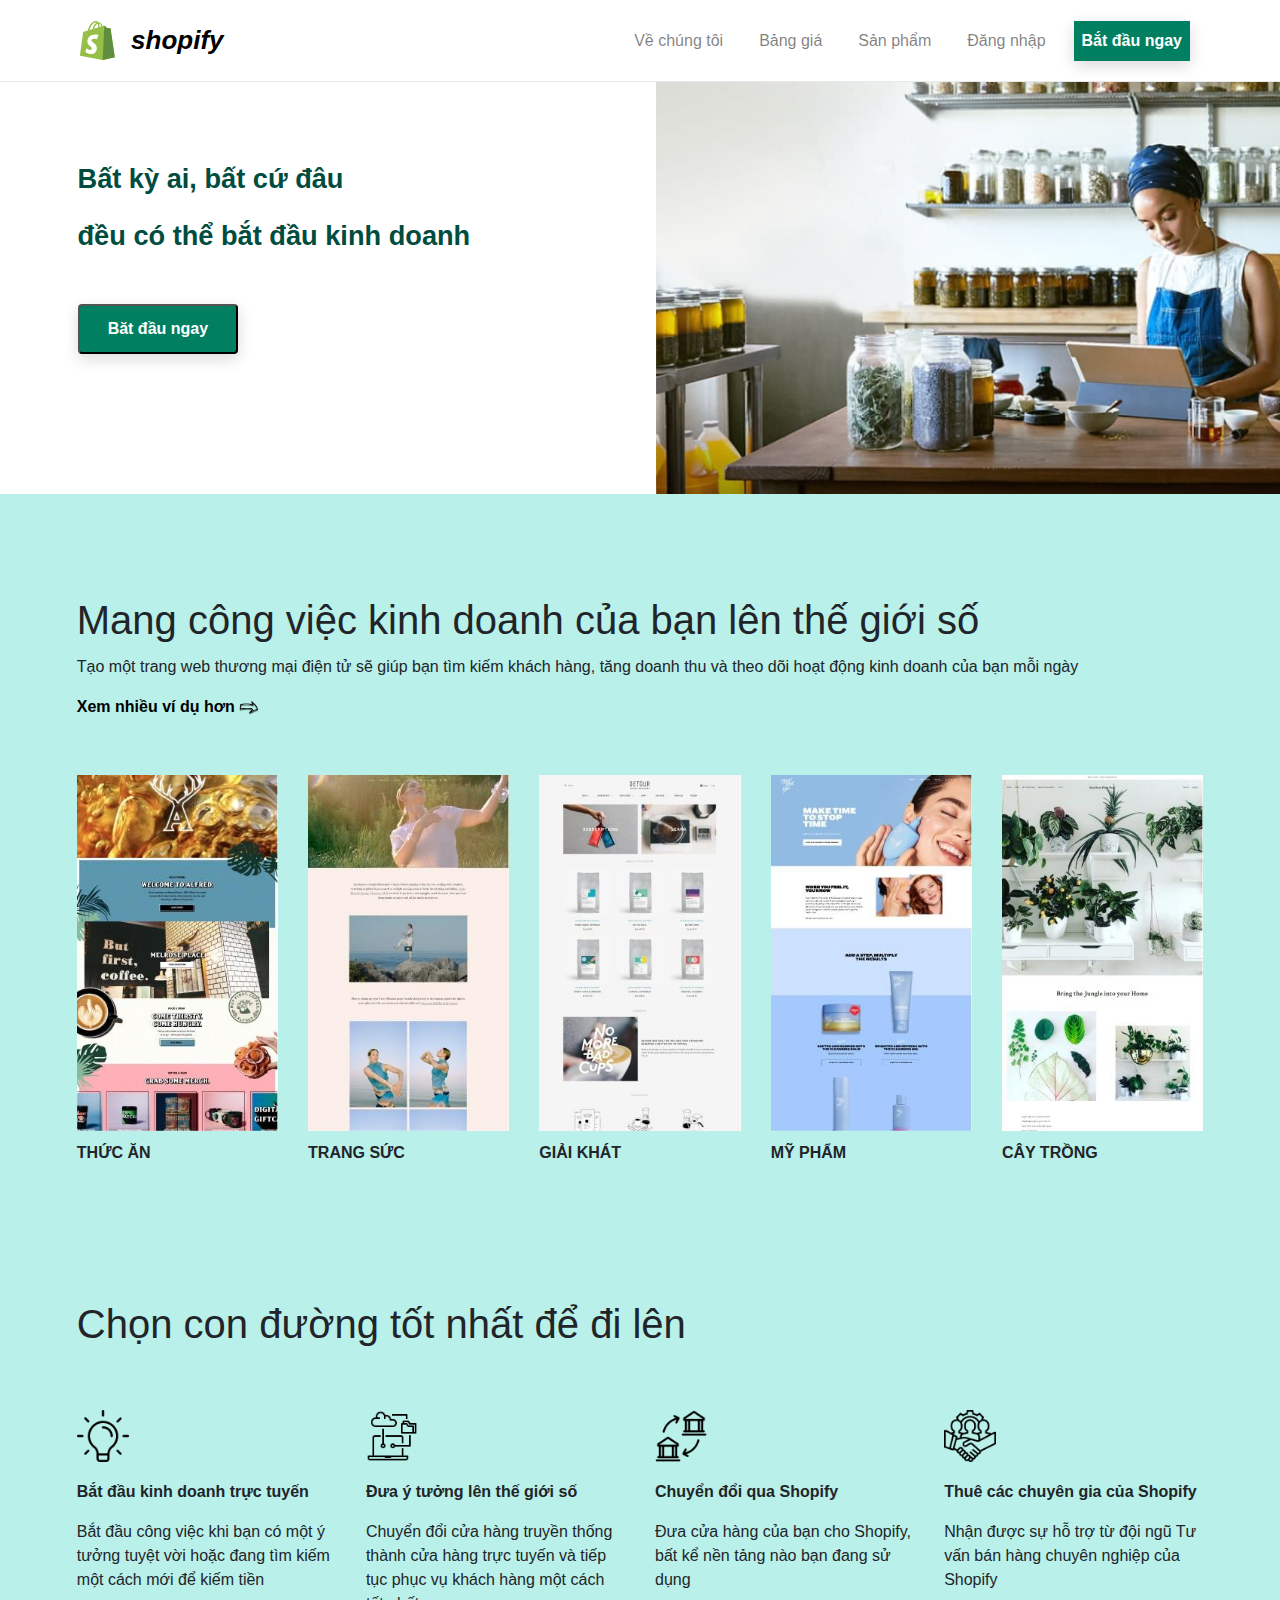
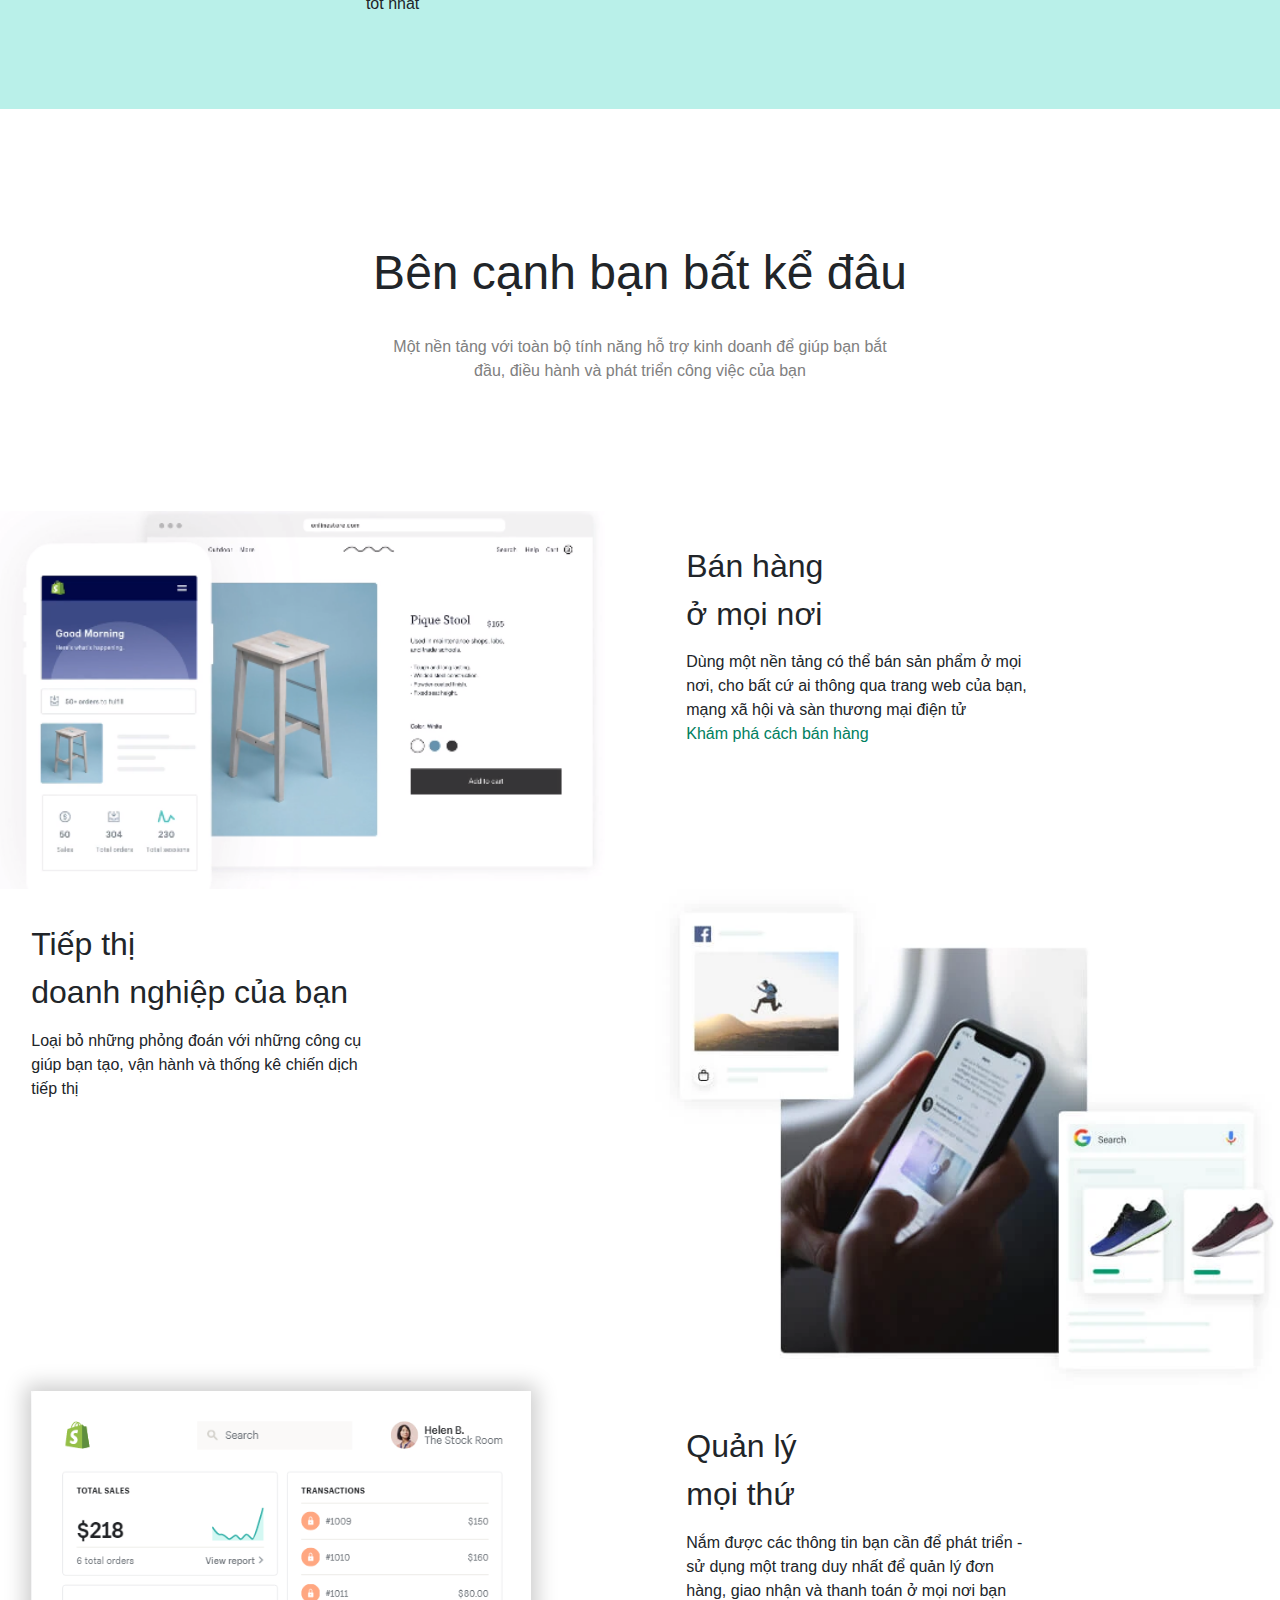
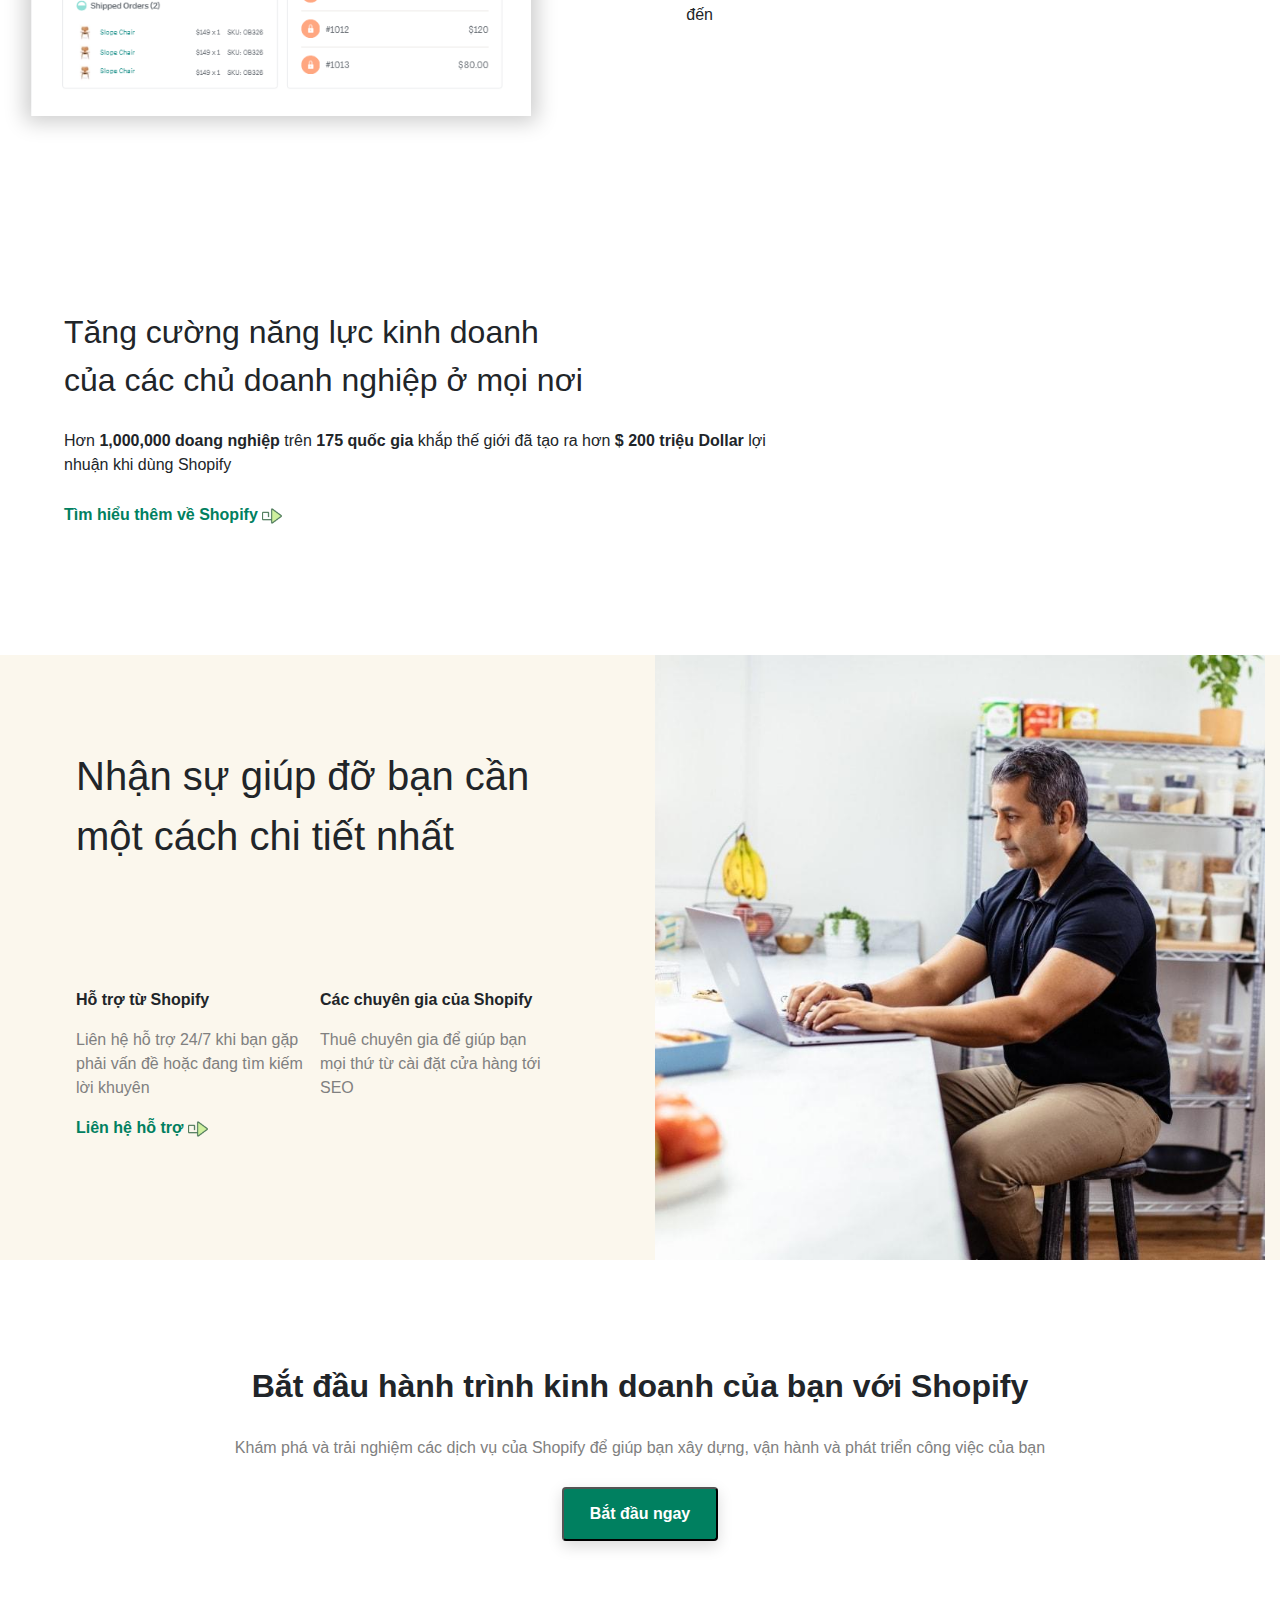
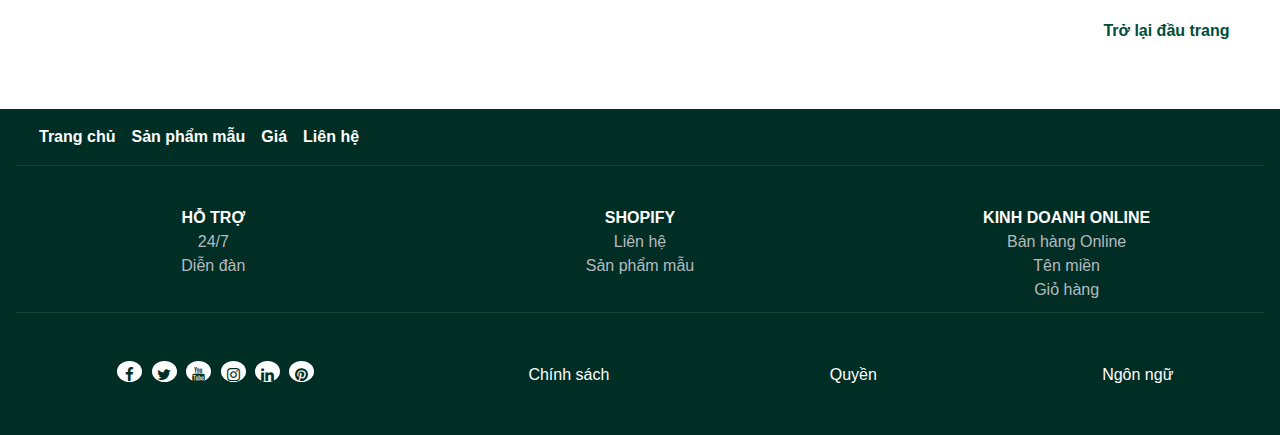
==== commit e79cbbf5: "fix bug index page" ====
--- a/index.html
+++ b/index.html
@@ -1,330 +1,330 @@
 <!DOCTYPE html>
-<html lang="en">
+<html lang="vi">
 	<head>
 		<meta charset="UTF-8" />
 		<meta name="viewport" content="width=device-width,initial-scale=1.0" />
 		<title>Shopify</title>
 		<link rel="stylesheet" href="css/style.css" />
-        <link rel="stylesheet" href="css/bootstrap-4.5.3-dist/css/bootstrap.css" />
-        <!-- ICON FOOTER -->
-	    <link rel="stylesheet" href="https://cdnjs.cloudflare.com/ajax/libs/font-awesome/4.7.0/css/font-awesome.min.css">
+		<link rel="stylesheet" href="css/bootstrap-4.5.3-dist/css/bootstrap.css" />
+		<!-- ICON FOOTER -->
+		<link rel="stylesheet" href="https://cdnjs.cloudflare.com/ajax/libs/font-awesome/4.7.0/css/font-awesome.min.css" />
 		<script src="https://ajax.googleapis.com/ajax/libs/jquery/3.5.1/jquery.min.js"></script>
 		<script src="https://cdnjs.cloudflare.com/ajax/libs/popper.js/1.16.0/umd/popper.min.js"></script>
 		<script src="https://maxcdn.bootstrapcdn.com/bootstrap/4.5.2/js/bootstrap.min.js"></script>
-		<script src="index.js" type="text/javascript"></script>
+		<script src="index.js"></script>
 	</head>
 	<body>
-        <div id="container">
-            <div id="background" onclick="closeNav()"></div>
-            <div id="header">
-                <div id="mySidebar" class="sidebar">
-                    <div id="sidebarContent">
-                        <div class="row">
-                            <div class="col-sm-10">
-                                <img src="img/shopify-seeklogo.com.svg" id="logo" alt="Logo" />
-                                <a id="company-name"  href="./index.html">shopify</a>
-                            </div>
-                        </div>
-                        <div class="row">
-                            <div class="col-sm-12">
-                                <a href="./pricing.html">Bảng giá</a>
-                            </div>
-                            <div class="col-sm-12">
-                                <a href="./examples.html">Sản phẩm mẫu</a>
-                            </div>
-                            <div class="col-sm-12">
-                                <a href="./login.html">Đăng nhập</a>
-                            </div>
-                            <div class="col-sm-12">
-                                <a href="./register.html">Đăng ký</a>
-                            </div>
-                            <div class="col-sm-12">
-                                <button onclick="window.location.href='login.html'"> Bắt đầu ngay</button>
-                            </div>
-                        </div> 
-                        <div class="row">
-                            <div class="col-sm-12">
-                                <a href="./about.html">Về chúng tôi</a>
-                            </div>
-                            <div class="col-sm-12">
-                                <a href="./contact.html">Liên hệ</a>
-                            </div>
-                        </div> 
-                    </div>
-                </div>
+		<div id="container">
+			<div id="background" onclick="closeNav()"></div>
+			<div id="header">
+				<div id="mySidebar" class="sidebar">
+					<div id="sidebarContent">
+						<div class="row">
+							<div class="col-sm-10">
+								<img src="img/shopify-seeklogo.com.svg" class="logo" alt="Logo" />
+								<a class="company-name" href="./index.html">shopify</a>
+							</div>
+						</div>
+						<div class="row">
+							<div class="col-sm-12">
+								<a href="./pricing.html">Bảng giá</a>
+							</div>
+							<div class="col-sm-12">
+								<a href="./examples.html">Sản phẩm mẫu</a>
+							</div>
+							<div class="col-sm-12">
+								<a href="./login.html">Đăng nhập</a>
+							</div>
+							<div class="col-sm-12">
+								<a href="./register.html">Đăng ký</a>
+							</div>
+							<div class="col-sm-12">
+								<button onclick="window.location.href='login.html'">Bắt đầu ngay</button>
+							</div>
+						</div>
+						<div class="row">
+							<div class="col-sm-12">
+								<a href="./about.html">Về chúng tôi</a>
+							</div>
+							<div class="col-sm-12">
+								<a href="./contact.html">Liên hệ</a>
+							</div>
+						</div>
+					</div>
+				</div>
 
-                <nav class="header-navbar navbar navbar-expand-md navbar-light">
-                    <div class="navbar-brand" href="#">
-                        <img src="img/shopify-seeklogo.com.svg" id="logo" alt="Logo" />
-                        <a id="company-name" class="nav-link" href="./index.html">shopify</a>
-                    </div>
+				<nav class="header-navbar navbar navbar-expand-md navbar-light">
+					<div class="navbar-brand">
+						<img src="img/shopify-seeklogo.com.svg" class="logo" alt="Logo" />
+						<a class="nav-link company-name" href="./index.html">shopify</a>
+					</div>
 
-                    <button class="navbar-toggler" type="button" onclick="openNav()">
-                        <span class="navbar-toggler-icon"></span>
-                    </button>
+					<button class="navbar-toggler" type="button" onclick="openNav()">
+						<span class="navbar-toggler-icon"></span>
+					</button>
 
-                    <div class="collapse navbar-collapse" id="header-menu">
-                        <ul class="navbar-nav">
-                            <li class="nav-item">
-                                <a class="nav-link" href="./about.html">Về chúng tôi</a>
-                            </li>
-                            <li class="nav-item">
-                                <a class="nav-link" href="./pricing.html">Bảng giá</a>
-                            </li>
-                            <li class="nav-item">
-                                <a class="nav-link" href="./examples.html">Sản phẩm</a>
-                            </li>
-                            <li class="nav-item">
-                                <a class="nav-link" href="./login.html">Đăng nhập</a>
-                            </li>
-                            <li class="nav-item">
-                                <a class="nav-link last-item" href="./login.html">Bắt đầu ngay</a>
-                            </li>
-                        </ul>
-                    </div>
-                </nav>
-            </div>
-       
-            <div id="section1">
-                <div class="row">
-                    <div class="col-sm">
-                        <div class="row" id="up">
-                            <p>Bất kỳ ai, bất cứ đâu</p>
-                            <p>đều có thể bắt đầu kinh doanh</p>
-                        </div>
-                        <div class="row" id="down">
-                            <button onclick="window.location.href='login.html'">Băt đầu ngay</button>
-                        </div>
-                    </div>
-                    <div class="col-sm">
-                        <img src="img/index_pic1.PNG" alt="Bat dau cong viec kinh doanh cua ban" width="100%" />
-                    </div>
-                </div>
-            </div>
-            <div id="section2">
-                <div id="header_section2">
-                    <h2>Mang công việc kinh doanh của bạn lên thế giới số</h2>
-                    <p>Tạo một trang web thương mại điện tử sẽ giúp bạn tìm kiếm khách hàng, tăng doanh thu và theo dõi hoạt động kinh doanh của bạn mỗi ngày</p>
-                    <a href="./examples.html">Xem nhiều ví dụ hơn </a>
-                    <img src="img/arrowright.png" alt="hi" width="20px" />
-                </div>
-                <div id="items_section2">
-                    <div class="row">
-                        <div class="col-sm" id="food">
-                            <img src="img/index_food.jpg" width="100%" />
-                            <p>THỨC ĂN</p>
-                        </div>
-                        <div class="col-sm" id=#jewelry>
-                            <img src="img/index_jewery.jpg" width="100%" />
-                            <p>TRANG SỨC</p>
-                        </div>
-                        <div class="col-sm" id="drink">
-                            <img src="img/index_drink.jpg" width="100%" />
-                            <p>GIẢI KHÁT</p>
-                        </div>
-                        <div class="col-sm" id="cosmetic">
-                            <img src="img/index_cosmetics.jpg" width="100%" />
-                            <p>MỸ PHẨM</p>
-                        </div>
-                        <div class="col-sm" id="garden">
-                            <img src="img/index_garden.jpg" width="100%" />
-                            <p>CÂY TRỒNG</p>
-                        </div>
-                    </div>
-                </div>
-                <div id="header2_section2">Chọn con đường tốt nhất để đi lên</div>
-                <div id="items2_section2">
-                    <div class="row">
-                        <div class="col-sm">
-                            <img src="img/lamp.png" width="20%" />
-                            <p class="header-card">Bắt đầu kinh doanh trực tuyến</p>
-                            <p>Bắt đầu công việc khi bạn có một ý tưởng tuyệt vời hoặc đang tìm kiếm một cách mới để kiếm tiền</p>
-                        </div>
-                        <div class="col-sm">
-                            <img src="img/file-transfer.png" width="20%" />
-                            <p class="header-card">Đưa ý tưởng lên thế giới số</p>
-                            <p>Chuyển đổi cửa hàng truyền thống thành cửa hàng trực tuyến và tiếp tục phục vụ khách hàng một cách tốt nhất</p>
-                        </div>
-                        <div class="col-sm">
-                            <img src="img/bank-transfer.png" width="20%" />
-                            <p class="header-card">Chuyển đổi qua Shopify</p>
-                            <p>Đưa cửa hàng của bạn cho Shopify, bất kể nền tảng nào bạn đang sử dụng</p>
-                        </div>
-                        <div class="col-sm">
-                            <img src="img/team.png" width="20%" />
-                            <p class="header-card">Thuê các chuyên gia của Shopify</p>
-                            <p>Nhận được sự hỗ trợ từ đội ngũ Tư vấn bán hàng chuyên nghiệp của Shopify</p>
-                        </div>
-                    </div>
-                </div>
-            </div>
-            <div id="section3">
-                <div class="row" id="header-section3">
-                    <p>Bên cạnh bạn bất kể đâu</p>
-                </div>
-                <div class="row" id="detail-header-section3">
-                    <p>Một nền tảng với toàn bộ tính năng hỗ trợ kinh doanh để giúp bạn bắt đầu, điều hành và phát triển công việc của bạn</p>
-                </div>
-                <div class="row" id="row1">
-                    <div class="col-sm">
-                        <img src="img/index_pic2.PNG" width="100%" alt="pic2" />
-                    </div>
-                    <div class="col-sm">
-                        <p class="header">Bán hàng <br />ở mọi nơi</p>
-                        <p class="content">Dùng một nền tảng có thể bán sản phẩm ở mọi nơi, cho bất cứ ai thông qua trang web của bạn, mạng xã hội và sàn thương mại điện tử</p>
-                        <a id="sell-a" href="./Sell.html">Khám phá cách bán hàng </a>
-                    </div>
-                </div>
-                <div class="row">
-                    <div class="col-sm">
-                        <p class="header">
-                            Tiếp thị <br />
-                            doanh nghiệp của bạn
-                        </p>
-                        <p class="content">Loại bỏ những phỏng đoán với những công cụ giúp bạn tạo, vận hành và thống kê chiến dịch tiếp thị</p>
-                    </div>
-                    <div class="col">
-                        <img src="img/index_pic3.png" alt="pic3" width="100%" />
-                    </div>
-                </div>
-                <div class="row" id="row3">
-                    <div class="col-sm">
-                        <img src="img/index_pic4.PNG" alt="pic4" width="80%" id="img4" />
-                    </div>
-                    <div class="col-sm">
-                        <div class="header">
-                            Quản lý <br />
-                            mọi thứ
-                        </div>
-                        <div class="content">Nắm được các thông tin bạn cần để phát triển - sử dụng một trang duy nhất để quản lý đơn hàng, giao nhận và thanh toán ở mọi nơi bạn đến</div>
-                    </div>
-                </div>
-                <div class="row">
-                    <div class="col-sm">
-                        <div class="header" id="empower">
-                            Tăng cường năng lực kinh doanh <br />
-                            của các chủ doanh nghiệp ở mọi nơi
-                        </div>
-                        <div class="content">
-                            Hơn <strong>1,000,000 doang nghiệp</strong> trên <strong>175 quốc gia</strong> khắp thế giới đã tạo ra hơn <strong>$ 200 triệu Dollar</strong> lợi nhuận khi dùng Shopify
-                        </div>
-                        <div class="link">
-                            <a href="./about.html">Tìm hiểu thêm về Shopify</a>
-                            <img src="img/right-arrow.png" alt="arrow" width="20px" />
-                        </div>
-                    </div>
-                </div>
-            </div>
-            <div id="section4">
-                <div class="row">
-                    <div class="col-sm">
-                        <div class="row" id="header-section4">
-                            Nhận sự giúp đỡ bạn cần <br\> một cách chi tiết nhất
-                        </div>
-                        <div class="row">
-                            <div class="col-sm">
-                                <p class="header">Hỗ trợ từ Shopify</p>
-                                <p class="content">Liên hệ hỗ trợ 24/7 khi bạn gặp phải vấn đề hoặc đang tìm kiếm lời khuyên</p>
-                                <div class="link">
-                                    <a href="./contact.html">Liên hệ hỗ trợ</a>
-                                    <img src="img/right-arrow.png" alt="arrow" width="20px" />
-                                </div>
-                            </div>
-                            <div class="col-sm">
-                                <p class="header">Các chuyên gia của Shopify</p>
-                                <p class="content">Thuê chuyên gia để giúp bạn mọi thứ từ cài đặt cửa hàng tới SEO</p>
-                            </div>
-                        </div>
-                        
-                    </div>
-                    <div class="col-sm">
-                        <img src="img/index_pic5.jpg" alt="pic5" width="100%" />
-                    </div>
-                </div>
-            </div>
-            <div id="section5">
-                <div class="row">
-                    <p class="header">Bắt đầu hành trình kinh doanh của bạn với Shopify</p>
-                </div>
-                <div class="row">
-                    <p class="content">Khám phá và trải nghiệm các dịch vụ của Shopify để giúp bạn xây dựng, vận hành và phát triển công việc của bạn</p>
-                </div>
-                <div class="row">
-                    <button onclick="window.location.href='./login.html'">Bắt đầu ngay</button>
-                </div>
-                <div class="row" id="backtotop">
-                    <a onclick="topFunction()">Trở lại đầu trang</a>
-                </div>
-            </div>
-            <div id="footer">
-                <div class="container-fluid my-footer" style="background-color: #002e25;">
-                    <div id="my-footer-top" style="border-bottom: 1px solid rgba(210,213,217,0.1);">
-                        <nav class="navbar navbar-expand-lg" id="my-footer-top-desk">
-                            <ul class="navbar-nav">
-                                <li class="nav-item">
-                                <a class="nav-link" href="./index.html">Trang chủ</a>
-                                </li>
-                                <li class="nav-item">
-                                <a class="nav-link" href="./examples.html">Sản phẩm mẫu</a>
-                                </li>
-                                <li class="nav-item">
-                                <a class="nav-link" href="./pricing.html">Giá</a>
-                                </li>
-                                <li class="nav-item">
-                                <a class="nav-link" href="./contact.html">Liên hệ</a>
-                                </li>
-                            </ul>
-                        </nav>
-                        <div id="my-footer-top-mobile">
-                            <div class="row">
-                                <div class="col-12 col-md-4">
-                                    <a href="./index.html">Trang chủ</a><br>
-                                    <a href="./examples.html">Sản phẩm mẫu</a>	<br>				
-                                    <a href="./pricing.html">Giá</a>			<br>		
-                                    <a href="./contact.html">Liên hệ</a>		<br>			
-                                </div>
-                            </div>
-                        </div>
-                    </div>
-                    <div class="row" style="padding-top: 40px;">
-                        <div class="col-4 col-md-4">
-                                <a href="./contact.html" class="my-title-col">HỖ TRỢ	</a><br>
-                                <a href="#">24/7						</a><br>
-                                <a href="#">Diễn đàn					</a>
-                        </div>
-                        <div class="col-4 col-md-4" >
-                            <a href="./index.html" class="my-title-col">SHOPIFY</a><br>
-                            <a href="./contact.html">Liên hệ						</a><br>
-                            <a href="./examples.html">Sản phẩm mẫu					</a>			
-                        </div>
-                        <div class="col-4 col-md-4">
-                            <a href="#" class="my-title-col">KINH DOANH ONLINE	</a><br>
-                            <a href="#">Bán hàng Online		</a><br>
-                            <a href="#">Tên miền			</a><br>
-                            <a href="#">Giỏ hàng			</a>
-                        </div>
-                    </div>
-                    <div id="my-footer-bottom">
-                        <div class="row" style="padding-top:3em;padding-bottom:3em">
-                            <div class="col-12 col-md-4">
-                                <a href="#" class="fa fa-facebook"></a>
-                                <a href="#" class="fa fa-twitter"></a>					
-                                <a href="#" class="fa fa-youtube"></a>					
-                                <a href="#" class="fa fa-instagram"></a>					
-                                <a href="#" class="fa fa-linkedin"></a>					
-                                <a href="#" class="fa fa-pinterest"></a>					
-                            </div>
-                            <div class="col align-self-end">
-                                <div class="row">
-                                    <div class="col-12 col-md-4"><a href="#"> Chính sách</a></div>
-                                    <div class="col-12 col-md-4"><a href="#"> Quyền</a></div>
-                                    <div class="col-12 col-md-4"><a href="#"> Ngôn ngữ</a></div>
-                                </div>				
-                            </div>
-                        </div>
-                    </div>
-                </div>
-            </div>
-        </div>
+					<div class="collapse navbar-collapse" id="header-menu">
+						<ul class="navbar-nav">
+							<li class="nav-item">
+								<a class="nav-link" href="./about.html">Về chúng tôi</a>
+							</li>
+							<li class="nav-item">
+								<a class="nav-link" href="./pricing.html">Bảng giá</a>
+							</li>
+							<li class="nav-item">
+								<a class="nav-link" href="./examples.html">Sản phẩm</a>
+							</li>
+							<li class="nav-item">
+								<a class="nav-link" href="./login.html">Đăng nhập</a>
+							</li>
+							<li class="nav-item">
+								<a class="nav-link last-item" href="./login.html">Bắt đầu ngay</a>
+							</li>
+						</ul>
+					</div>
+				</nav>
+			</div>
+
+			<div id="section1">
+				<div class="row">
+					<div class="col-sm">
+						<div class="row" id="up">
+							<p>Bất kỳ ai, bất cứ đâu</p>
+							<p>đều có thể bắt đầu kinh doanh</p>
+						</div>
+						<div class="row" id="down">
+							<button onclick="window.location.href='login.html'">Băt đầu ngay</button>
+						</div>
+					</div>
+					<div class="col-sm">
+						<img src="img/index_pic1.PNG" alt="Bat dau cong viec kinh doanh cua ban" width="100%" />
+					</div>
+				</div>
+			</div>
+			<div id="section2">
+				<div id="header_section2">
+					<h2>Mang công việc kinh doanh của bạn lên thế giới số</h2>
+					<p>Tạo một trang web thương mại điện tử sẽ giúp bạn tìm kiếm khách hàng, tăng doanh thu và theo dõi hoạt động kinh doanh của bạn mỗi ngày</p>
+					<a href="./examples.html">Xem nhiều ví dụ hơn </a>
+					<img src="img/arrowright.png" alt="hi" width="20px" />
+				</div>
+				<div id="items_section2">
+					<div class="row">
+						<div class="col-sm" id="food">
+							<img src="img/index_food.jpg" width="100%" alt="food/" />
+							<p>THỨC ĂN</p>
+						</div>
+						<div class="col-sm" id="#jewelry">
+							<img src="img/index_jewery.jpg" width="100%" alt="jewelry" />
+							<p>TRANG SỨC</p>
+						</div>
+						<div class="col-sm" id="drink">
+							<img src="img/index_drink.jpg" width="100%" alt="drink" />
+							<p>GIẢI KHÁT</p>
+						</div>
+						<div class="col-sm" id="cosmetic">
+							<img src="img/index_cosmetics.jpg" width="100%" alt="cosmetics" />
+							<p>MỸ PHẨM</p>
+						</div>
+						<div class="col-sm" id="garden">
+							<img src="img/index_garden.jpg" width="100%" alt="garden" />
+							<p>CÂY TRỒNG</p>
+						</div>
+					</div>
+				</div>
+				<div id="header2_section2">Chọn con đường tốt nhất để đi lên</div>
+				<div id="items2_section2">
+					<div class="row">
+						<div class="col-sm">
+							<img src="img/lamp.png" width="20%" alt="lamp" />
+							<p class="header-card">Bắt đầu kinh doanh trực tuyến</p>
+							<p>Bắt đầu công việc khi bạn có một ý tưởng tuyệt vời hoặc đang tìm kiếm một cách mới để kiếm tiền</p>
+						</div>
+						<div class="col-sm">
+							<img src="img/file-transfer.png" width="20%" alt="transfer" />
+							<p class="header-card">Đưa ý tưởng lên thế giới số</p>
+							<p>Chuyển đổi cửa hàng truyền thống thành cửa hàng trực tuyến và tiếp tục phục vụ khách hàng một cách tốt nhất</p>
+						</div>
+						<div class="col-sm">
+							<img src="img/bank-transfer.png" width="20%" alt="transfer" />
+							<p class="header-card">Chuyển đổi qua Shopify</p>
+							<p>Đưa cửa hàng của bạn cho Shopify, bất kể nền tảng nào bạn đang sử dụng</p>
+						</div>
+						<div class="col-sm">
+							<img src="img/team.png" width="20%" alt="team" />
+							<p class="header-card">Thuê các chuyên gia của Shopify</p>
+							<p>Nhận được sự hỗ trợ từ đội ngũ Tư vấn bán hàng chuyên nghiệp của Shopify</p>
+						</div>
+					</div>
+				</div>
+			</div>
+			<div id="section3">
+				<div class="row" id="header-section3">
+					<p>Bên cạnh bạn bất kể đâu</p>
+				</div>
+				<div class="row" id="detail-header-section3">
+					<p>Một nền tảng với toàn bộ tính năng hỗ trợ kinh doanh để giúp bạn bắt đầu, điều hành và phát triển công việc của bạn</p>
+				</div>
+				<div class="row" id="row1">
+					<div class="col-sm">
+						<img src="img/index_pic2.PNG" width="100%" alt="pic2" />
+					</div>
+					<div class="col-sm">
+						<p class="header">Bán hàng <br />ở mọi nơi</p>
+						<p class="content">Dùng một nền tảng có thể bán sản phẩm ở mọi nơi, cho bất cứ ai thông qua trang web của bạn, mạng xã hội và sàn thương mại điện tử</p>
+						<a id="sell-a" href="./Sell.html">Khám phá cách bán hàng </a>
+					</div>
+				</div>
+				<div class="row">
+					<div class="col-sm">
+						<p class="header">
+							Tiếp thị <br />
+							doanh nghiệp của bạn
+						</p>
+						<p class="content">Loại bỏ những phỏng đoán với những công cụ giúp bạn tạo, vận hành và thống kê chiến dịch tiếp thị</p>
+					</div>
+					<div class="col">
+						<img src="img/index_pic3.png" alt="pic3" width="100%" />
+					</div>
+				</div>
+				<div class="row" id="row3">
+					<div class="col-sm">
+						<img src="img/index_pic4.PNG" alt="pic4" width="80%" id="img4" />
+					</div>
+					<div class="col-sm">
+						<div class="header">
+							Quản lý <br />
+							mọi thứ
+						</div>
+						<div class="content">Nắm được các thông tin bạn cần để phát triển - sử dụng một trang duy nhất để quản lý đơn hàng, giao nhận và thanh toán ở mọi nơi bạn đến</div>
+					</div>
+				</div>
+				<div class="row">
+					<div class="col-sm">
+						<div class="header" id="empower">
+							Tăng cường năng lực kinh doanh <br />
+							của các chủ doanh nghiệp ở mọi nơi
+						</div>
+						<div class="content">
+							Hơn <strong>1,000,000 doang nghiệp</strong> trên <strong>175 quốc gia</strong> khắp thế giới đã tạo ra hơn <strong>$ 200 triệu Dollar</strong> lợi nhuận khi dùng Shopify
+						</div>
+						<div class="link">
+							<a href="./about.html">Tìm hiểu thêm về Shopify</a>
+							<img src="img/right-arrow.png" alt="arrow" width="20px" />
+						</div>
+					</div>
+				</div>
+			</div>
+			<div id="section4">
+				<div class="row">
+					<div class="col-sm">
+						<div class="row" id="header-section4">
+							Nhận sự giúp đỡ bạn cần <br />
+							một cách chi tiết nhất
+						</div>
+						<div class="row">
+							<div class="col-sm">
+								<p class="header">Hỗ trợ từ Shopify</p>
+								<p class="content">Liên hệ hỗ trợ 24/7 khi bạn gặp phải vấn đề hoặc đang tìm kiếm lời khuyên</p>
+								<div class="link">
+									<a href="./contact.html">Liên hệ hỗ trợ</a>
+									<img src="img/right-arrow.png" alt="arrow" width="20px" />
+								</div>
+							</div>
+							<div class="col-sm">
+								<p class="header">Các chuyên gia của Shopify</p>
+								<p class="content">Thuê chuyên gia để giúp bạn mọi thứ từ cài đặt cửa hàng tới SEO</p>
+							</div>
+						</div>
+					</div>
+					<div class="col-sm">
+						<img src="img/index_pic5.jpg" alt="pic5" width="100%" />
+					</div>
+				</div>
+			</div>
+			<div id="section5">
+				<div class="row">
+					<p class="header">Bắt đầu hành trình kinh doanh của bạn với Shopify</p>
+				</div>
+				<div class="row">
+					<p class="content">Khám phá và trải nghiệm các dịch vụ của Shopify để giúp bạn xây dựng, vận hành và phát triển công việc của bạn</p>
+				</div>
+				<div class="row">
+					<button onclick="window.location.href='./login.html'">Bắt đầu ngay</button>
+				</div>
+				<div class="row" id="backtotop">
+					<a onclick="topFunction()">Trở lại đầu trang</a>
+				</div>
+			</div>
+			<div id="footer">
+				<div class="container-fluid my-footer" style="background-color: #002e25">
+					<div id="my-footer-top" style="border-bottom: 1px solid rgba(210, 213, 217, 0.1)">
+						<nav class="navbar navbar-expand-lg" id="my-footer-top-desk">
+							<ul class="navbar-nav">
+								<li class="nav-item">
+									<a class="nav-link" href="./index.html">Trang chủ</a>
+								</li>
+								<li class="nav-item">
+									<a class="nav-link" href="./examples.html">Sản phẩm mẫu</a>
+								</li>
+								<li class="nav-item">
+									<a class="nav-link" href="./pricing.html">Giá</a>
+								</li>
+								<li class="nav-item">
+									<a class="nav-link" href="./contact.html">Liên hệ</a>
+								</li>
+							</ul>
+						</nav>
+						<div id="my-footer-top-mobile">
+							<div class="row">
+								<div class="col-12 col-md-4">
+									<a href="./index.html">Trang chủ</a><br />
+									<a href="./examples.html">Sản phẩm mẫu</a> <br />
+									<a href="./pricing.html">Giá</a> <br />
+									<a href="./contact.html">Liên hệ</a> <br />
+								</div>
+							</div>
+						</div>
+					</div>
+					<div class="row" style="padding-top: 40px">
+						<div class="col-4 col-md-4">
+							<a href="./contact.html" class="my-title-col">HỖ TRỢ </a><br />
+							<a href="#">24/7 </a><br />
+							<a href="#">Diễn đàn </a>
+						</div>
+						<div class="col-4 col-md-4">
+							<a href="./index.html" class="my-title-col">SHOPIFY</a><br />
+							<a href="./contact.html">Liên hệ </a><br />
+							<a href="./examples.html">Sản phẩm mẫu </a>
+						</div>
+						<div class="col-4 col-md-4">
+							<a href="#" class="my-title-col">KINH DOANH ONLINE </a><br />
+							<a href="#">Bán hàng Online </a><br />
+							<a href="#">Tên miền </a><br />
+							<a href="#">Giỏ hàng </a>
+						</div>
+					</div>
+					<div id="my-footer-bottom">
+						<div class="row" style="padding-top: 3em; padding-bottom: 3em">
+							<div class="col-12 col-md-4">
+								<a href="#" class="fa fa-facebook"></a>
+								<a href="#" class="fa fa-twitter"></a>
+								<a href="#" class="fa fa-youtube"></a>
+								<a href="#" class="fa fa-instagram"></a>
+								<a href="#" class="fa fa-linkedin"></a>
+								<a href="#" class="fa fa-pinterest"></a>
+							</div>
+							<div class="col align-self-end">
+								<div class="row">
+									<div class="col-12 col-md-4"><a href="#"> Chính sách</a></div>
+									<div class="col-12 col-md-4"><a href="#"> Quyền</a></div>
+									<div class="col-12 col-md-4"><a href="#"> Ngôn ngữ</a></div>
+								</div>
+							</div>
+						</div>
+					</div>
+				</div>
+			</div>
+		</div>
 	</body>
 </html>
--- a/css/style.css
+++ b/css/style.css
@@ -18,17 +18,19 @@
 .navbar {
 	width: 100%;
 }
-#logo {
+.logo {
 	max-height: 40px;
 	margin: auto 0;
 }
-
-#company-name {
+.company-name {
 	padding-left: 4%;
 	font-size: 1.3em;
 	color: black;
 	font-weight: bold;
 	font-style: italic;
+}
+.company-name:hover {
+	color: black;
 }
 #sidebarContent {
 	padding: 15%;
@@ -54,14 +56,15 @@
 #container #header #mySidebar #sidebarContent .row .col-sm-10 {
 	padding: 0%;
 }
-#container #header #mySidebar #sidebarContent .row .col-sm-10 #company-name {
+#container #header #mySidebar #sidebarContent .row .col-sm-10 .company-name {
 	color: black;
 	font-weight: bold;
 	font-style: italic;
 }
 
-#container #header #mySidebar #sidebarContent .row .col-sm-10 #company-name:hover {
-	text-decoration: none;
+#container #header #mySidebar #sidebarContent .row .col-sm-10 .company-name:hover {
+	text-decoration: none;
+	color: black;
 }
 #container #header #mySidebar #sidebarContent .row .col-sm-1 a {
 	color: black;
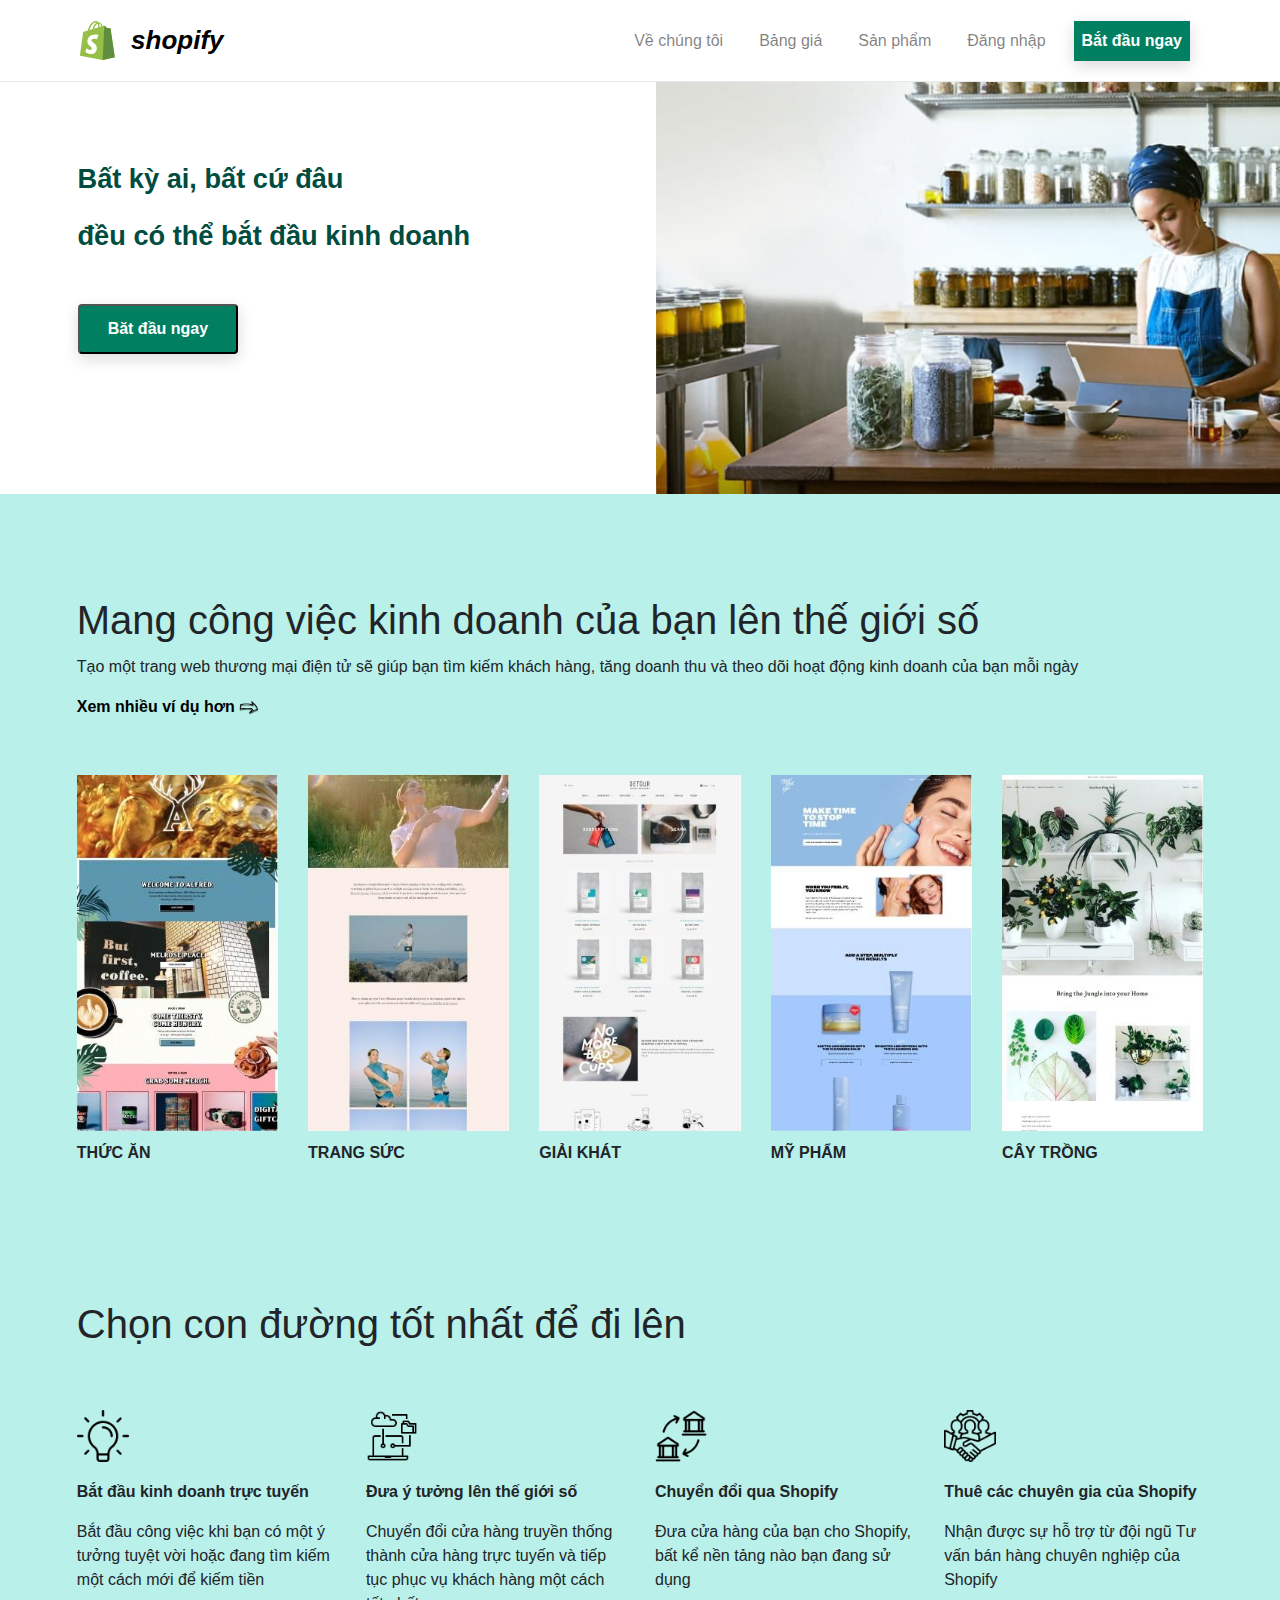
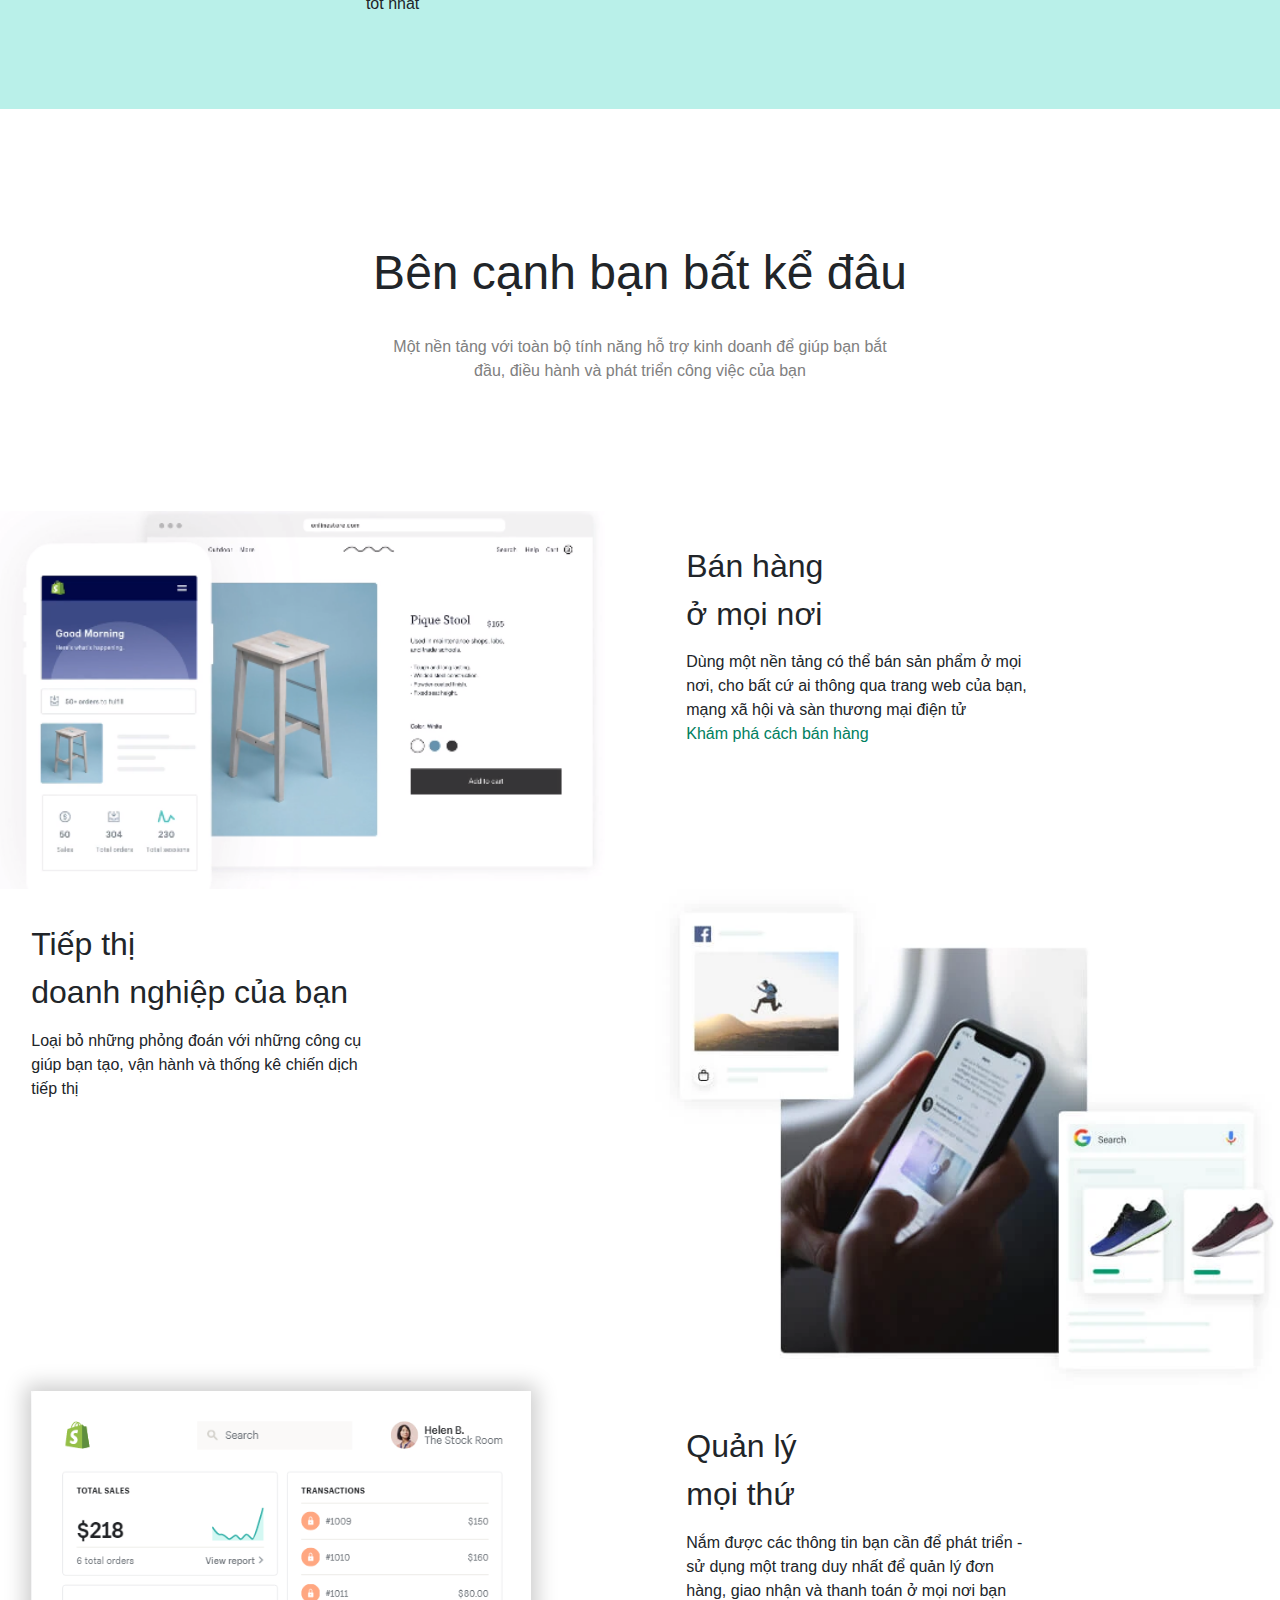
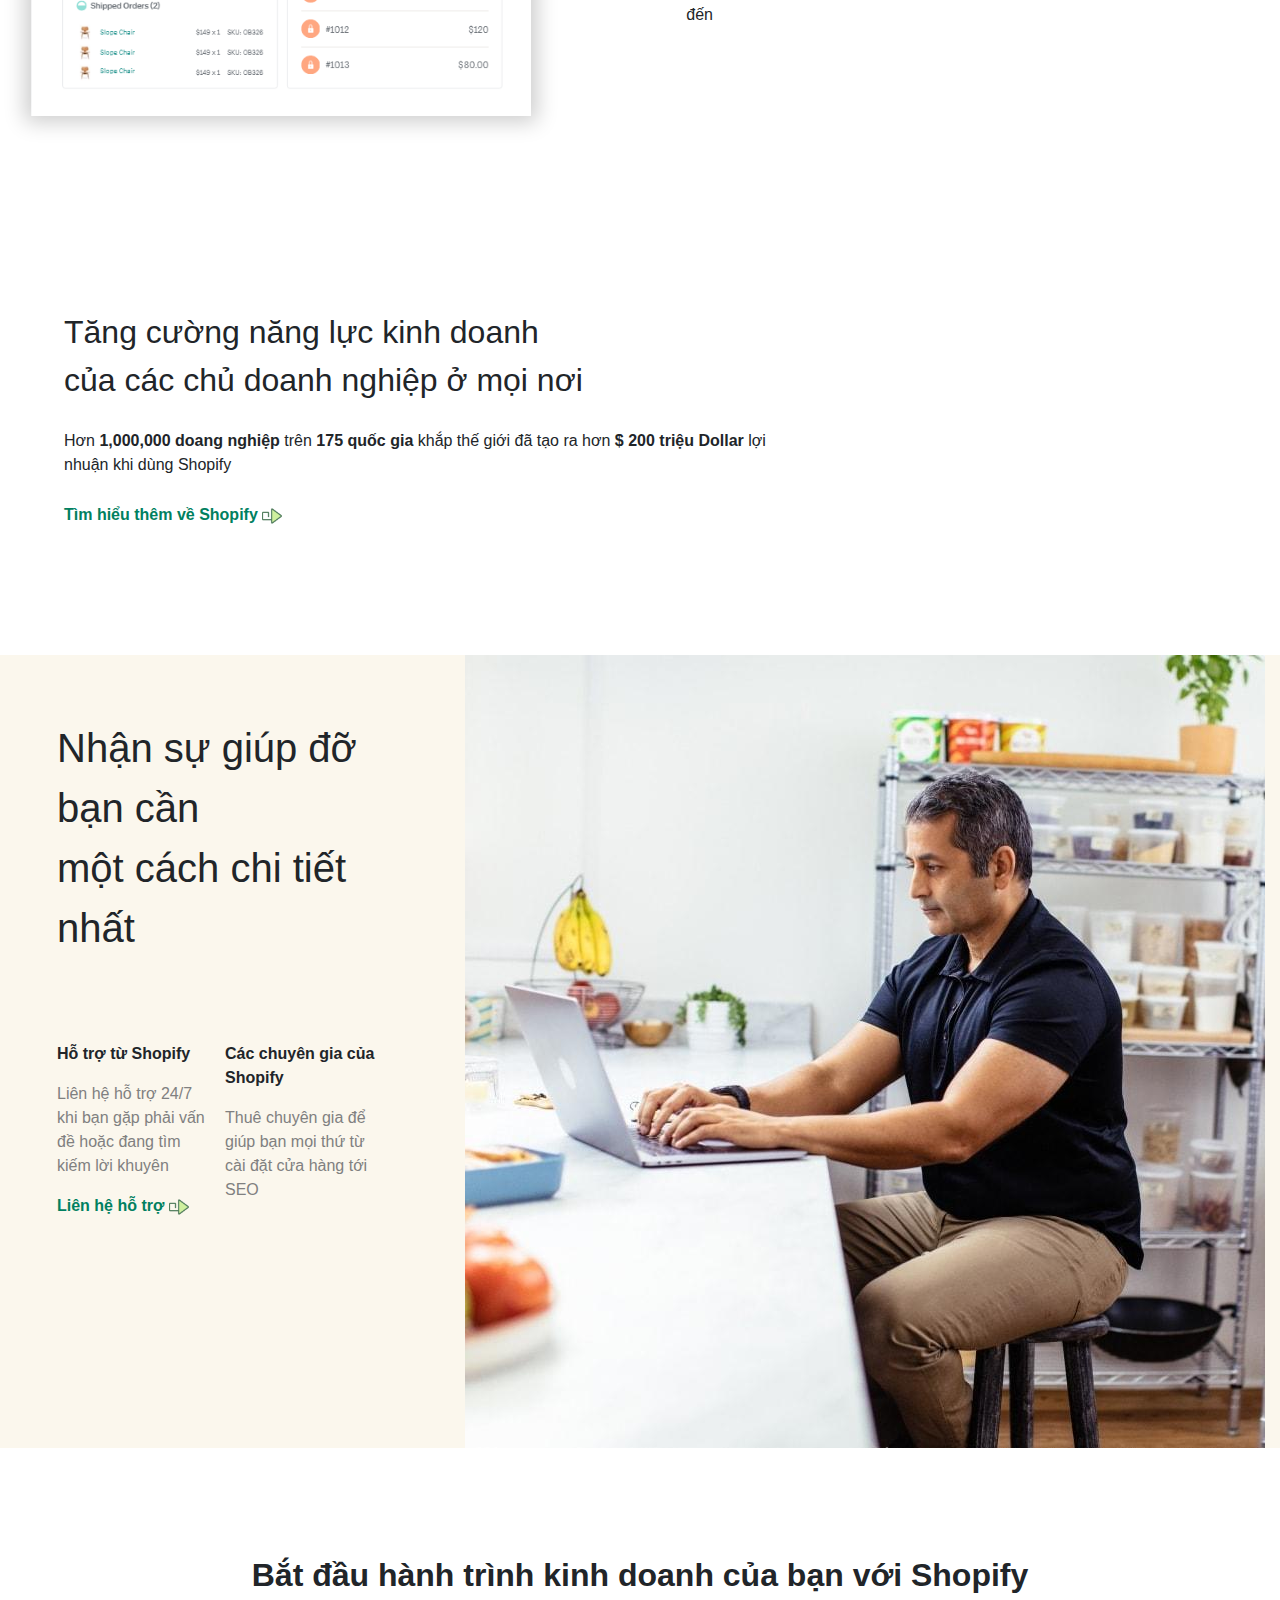
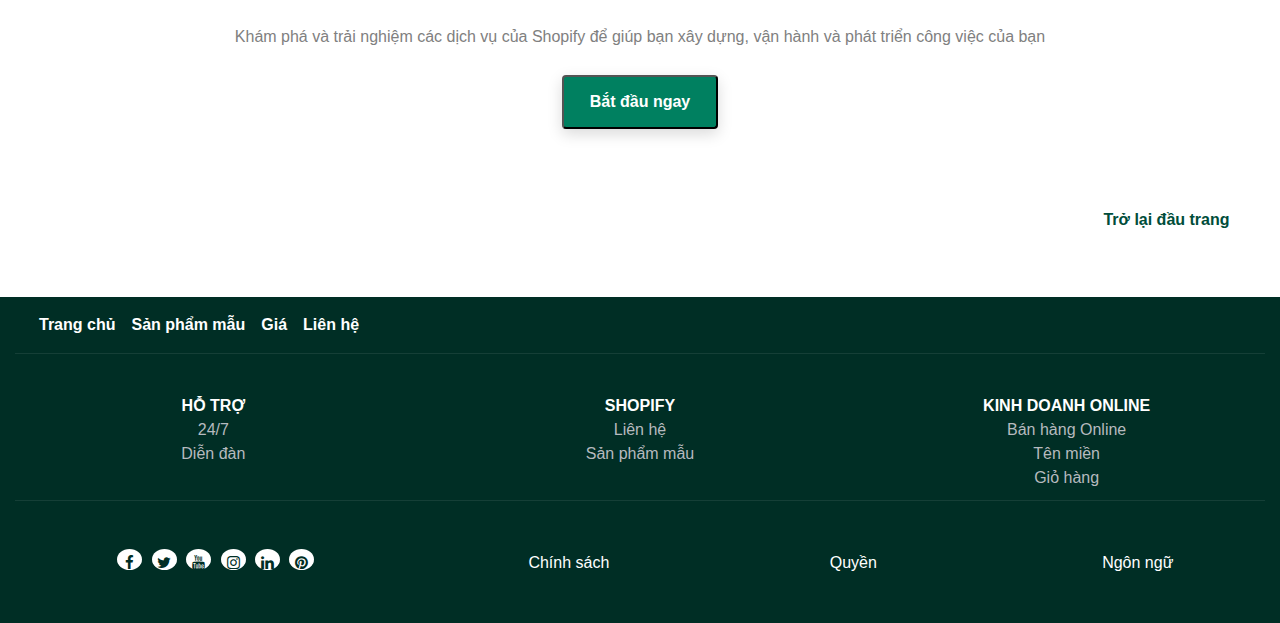
==== commit bf8a67fc: "fix bug index page" ====
--- a/index.html
+++ b/index.html
@@ -97,7 +97,7 @@
 						</div>
 					</div>
 					<div class="col-sm">
-						<img src="img/index_pic1.PNG" alt="Bat dau cong viec kinh doanh cua ban" width="100%" />
+						<img src="img/index_pic1.PNG" alt="Bat dau cong viec kinh doanh cua ban" />
 					</div>
 				</div>
 			</div>
@@ -106,28 +106,28 @@
 					<h2>Mang công việc kinh doanh của bạn lên thế giới số</h2>
 					<p>Tạo một trang web thương mại điện tử sẽ giúp bạn tìm kiếm khách hàng, tăng doanh thu và theo dõi hoạt động kinh doanh của bạn mỗi ngày</p>
 					<a href="./examples.html">Xem nhiều ví dụ hơn </a>
-					<img src="img/arrowright.png" alt="hi" width="20px" />
+					<img src="img/arrowright.png" alt="hi" width="20" />
 				</div>
 				<div id="items_section2">
 					<div class="row">
 						<div class="col-sm" id="food">
-							<img src="img/index_food.jpg" width="100%" alt="food/" />
+							<img src="img/index_food.jpg" alt="food/" />
 							<p>THỨC ĂN</p>
 						</div>
 						<div class="col-sm" id="#jewelry">
-							<img src="img/index_jewery.jpg" width="100%" alt="jewelry" />
+							<img src="img/index_jewery.jpg" alt="jewelry" />
 							<p>TRANG SỨC</p>
 						</div>
 						<div class="col-sm" id="drink">
-							<img src="img/index_drink.jpg" width="100%" alt="drink" />
+							<img src="img/index_drink.jpg" alt="drink" />
 							<p>GIẢI KHÁT</p>
 						</div>
 						<div class="col-sm" id="cosmetic">
-							<img src="img/index_cosmetics.jpg" width="100%" alt="cosmetics" />
+							<img src="img/index_cosmetics.jpg" alt="cosmetics" />
 							<p>MỸ PHẨM</p>
 						</div>
 						<div class="col-sm" id="garden">
-							<img src="img/index_garden.jpg" width="100%" alt="garden" />
+							<img src="img/index_garden.jpg" alt="garden" />
 							<p>CÂY TRỒNG</p>
 						</div>
 					</div>
@@ -136,22 +136,22 @@
 				<div id="items2_section2">
 					<div class="row">
 						<div class="col-sm">
-							<img src="img/lamp.png" width="20%" alt="lamp" />
+							<img src="img/lamp.png" alt="lamp" />
 							<p class="header-card">Bắt đầu kinh doanh trực tuyến</p>
 							<p>Bắt đầu công việc khi bạn có một ý tưởng tuyệt vời hoặc đang tìm kiếm một cách mới để kiếm tiền</p>
 						</div>
 						<div class="col-sm">
-							<img src="img/file-transfer.png" width="20%" alt="transfer" />
+							<img src="img/file-transfer.png" alt="transfer" />
 							<p class="header-card">Đưa ý tưởng lên thế giới số</p>
 							<p>Chuyển đổi cửa hàng truyền thống thành cửa hàng trực tuyến và tiếp tục phục vụ khách hàng một cách tốt nhất</p>
 						</div>
 						<div class="col-sm">
-							<img src="img/bank-transfer.png" width="20%" alt="transfer" />
+							<img src="img/bank-transfer.png" alt="transfer" />
 							<p class="header-card">Chuyển đổi qua Shopify</p>
 							<p>Đưa cửa hàng của bạn cho Shopify, bất kể nền tảng nào bạn đang sử dụng</p>
 						</div>
 						<div class="col-sm">
-							<img src="img/team.png" width="20%" alt="team" />
+							<img src="img/team.png" alt="team" />
 							<p class="header-card">Thuê các chuyên gia của Shopify</p>
 							<p>Nhận được sự hỗ trợ từ đội ngũ Tư vấn bán hàng chuyên nghiệp của Shopify</p>
 						</div>
@@ -167,7 +167,7 @@
 				</div>
 				<div class="row" id="row1">
 					<div class="col-sm">
-						<img src="img/index_pic2.PNG" width="100%" alt="pic2" />
+						<img src="img/index_pic2.PNG" alt="pic2" />
 					</div>
 					<div class="col-sm">
 						<p class="header">Bán hàng <br />ở mọi nơi</p>
@@ -175,7 +175,7 @@
 						<a id="sell-a" href="./Sell.html">Khám phá cách bán hàng </a>
 					</div>
 				</div>
-				<div class="row">
+				<div class="row" id="row2">
 					<div class="col-sm">
 						<p class="header">
 							Tiếp thị <br />
@@ -184,12 +184,12 @@
 						<p class="content">Loại bỏ những phỏng đoán với những công cụ giúp bạn tạo, vận hành và thống kê chiến dịch tiếp thị</p>
 					</div>
 					<div class="col">
-						<img src="img/index_pic3.png" alt="pic3" width="100%" />
+						<img src="img/index_pic3.png" alt="pic3" />
 					</div>
 				</div>
 				<div class="row" id="row3">
 					<div class="col-sm">
-						<img src="img/index_pic4.PNG" alt="pic4" width="80%" id="img4" />
+						<img src="img/index_pic4.PNG" alt="pic4" id="img4" />
 					</div>
 					<div class="col-sm">
 						<div class="header">
@@ -210,7 +210,7 @@
 						</div>
 						<div class="link">
 							<a href="./about.html">Tìm hiểu thêm về Shopify</a>
-							<img src="img/right-arrow.png" alt="arrow" width="20px" />
+							<img src="img/right-arrow.png" alt="arrow" width="20" />
 						</div>
 					</div>
 				</div>
@@ -228,7 +228,7 @@
 								<p class="content">Liên hệ hỗ trợ 24/7 khi bạn gặp phải vấn đề hoặc đang tìm kiếm lời khuyên</p>
 								<div class="link">
 									<a href="./contact.html">Liên hệ hỗ trợ</a>
-									<img src="img/right-arrow.png" alt="arrow" width="20px" />
+									<img src="img/right-arrow.png" alt="arrow" width="20" />
 								</div>
 							</div>
 							<div class="col-sm">
@@ -237,8 +237,8 @@
 							</div>
 						</div>
 					</div>
-					<div class="col-sm">
-						<img src="img/index_pic5.jpg" alt="pic5" width="100%" />
+					<div class="col-sm" id="pic5">
+						<img src="img/index_pic5.jpg" alt="pic5" />
 					</div>
 				</div>
 			</div>
--- a/css/style.css
+++ b/css/style.css
@@ -176,6 +176,9 @@
 	background-color: #004d3a;
 	box-shadow: 0 10px 10px 0 rgba(0, 0, 0, 0.15);
 }
+#section1 img {
+	width: 100%;
+}
 #section2 {
 	background-color: #b9f0e9;
 	padding: 6%;
@@ -210,8 +213,21 @@
 	font-weight: bold;
 	margin-top: 7%;
 }
+#items_section2 img {
+	width: 100%;
+}
+#items2_section2 img {
+	width: 20%;
+}
 #section3 {
 	background-color: white;
+}
+#section3 #row1 img,
+#section3 #row2 img {
+	width: 100%;
+}
+#section3 #row3 img {
+	width: 80%;
 }
 #section3 .row p {
 	margin: auto;
@@ -275,6 +291,9 @@
 	font-weight: 500;
 	padding: 10%;
 	padding-top: 15%;
+}
+#section4 #pic5 {
+	width: 100%;
 }
 #section4 .row .col-sm .row {
 	padding: 10%;
